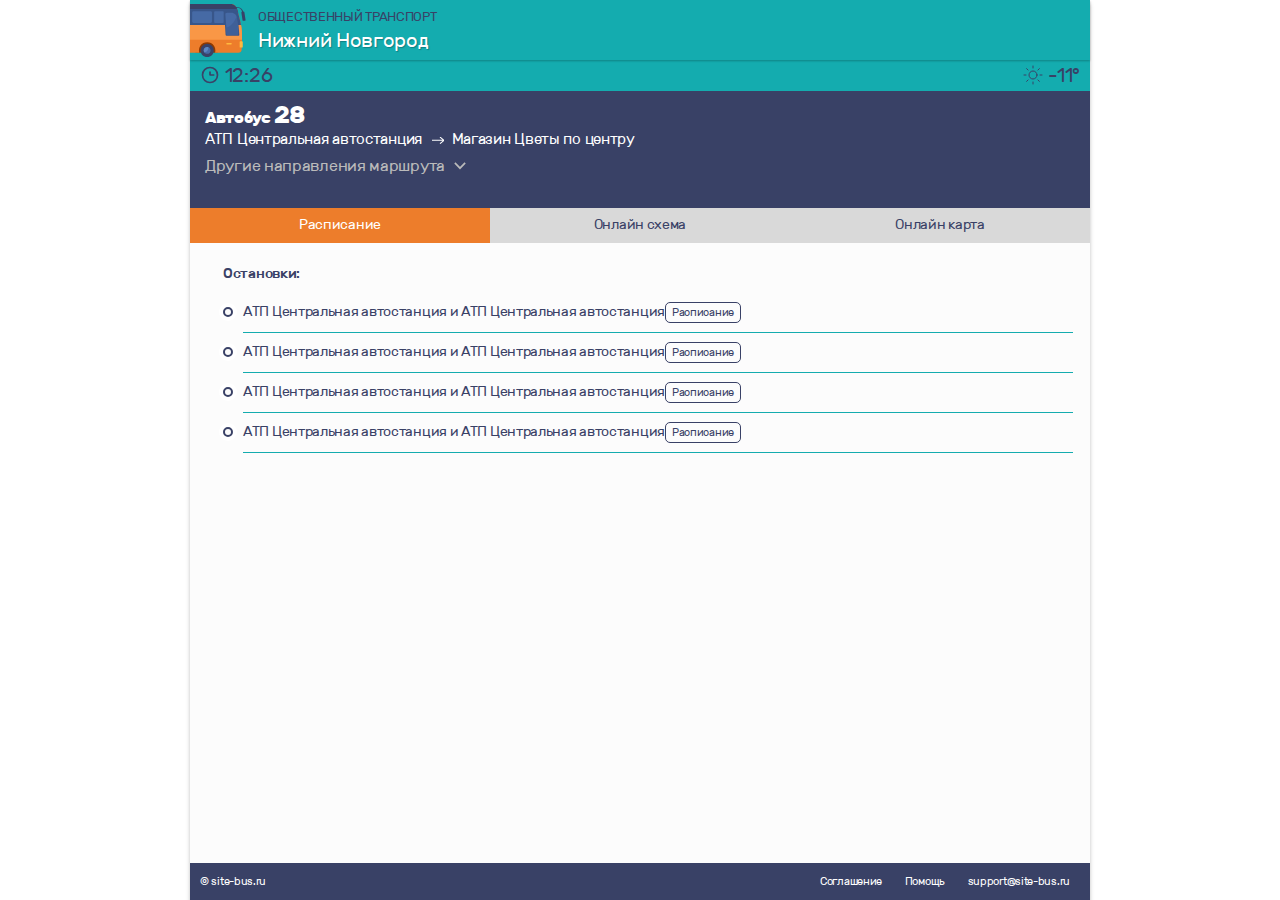
==== index.html @ 69835589 "route" ====
<!DOCTYPE html>
<html lang="ru">

<head>
	<meta charset="UTF-8">
	<meta name="viewport" content="width=device-width, initial-scale=1.0">
	<title>Общественный транспорт</title>
	<meta name="theme-color" content="#14ACAF">
	<!-- <link type="image/png" rel="shortcut icon" href="./favicon.png"> -->

	<link rel="stylesheet" href="./fonts/stylesheet.css">
	<link rel="stylesheet" href="./css/style.css">

</head>

<body>
	<div class="app">
		<header class="header">
			<div class="logo">
				<img src="img/logo.svg" alt="logo">
				<div class="logo-title">
					<span class="logo__heading">Общественный транспорт</span>
					<span class="logo__text">Нижний Новгород</span>
				</div>
			</div>
			<div class="header-info">
				<span class="header-info__item">
					<img src="img/time.svg" alt="time">
					12:26
				</span>
				<span class="header-info__item">
					<img src="img/sun.svg" alt="sun">
					-11°
				</span>
			</div>

			<h1 class="title">
				<span class="title__heading">Автобус <b>28</b></span>
				<span class="title__address">АТП Центральная автостанция</span>
				<span class="title__address">Магазин Цветы по центру</span>
			</h1>
			<div class="dropdown">
				<button class="dropdown__btn">Другие направления маршрута</button>
				<div class="dropdown-content">
					<button class="dropdown__item">АТП Центральная автостанция - Магазин Цветы</button>
					<button class="dropdown__item is_active">Магазин Цветы - АТП Центральная автостанция </button>
					<button class="dropdown__item">АТП Центральная автостанция - Оздоровительный комплекс
						"Сипайловский"</button>
					<button class="dropdown__item">Скорая помощь - Магазин Цветы</button>
	
				</div>
			</div>
			<nav class="nav">
				<h2 class="nav__item is_active"><a href="#">Расписание</a></h2>
				<h2 class="nav__item"><a href="#">Онлайн схема</a></h2>
				<h2 class="nav__item"><a href="#">Онлайн карта</a></h2>
			</nav>
		</header>

		<main class="stops-section">
			<p class="stops__heading">Остановки:</p>
			<ul class="stops">
				<li>
					<span class="stops__text">АТП Центральная автостанция и АТП Центральная автостанция</span>
					<a href="#" class="btn">Расписание</a>
				</li>
				<li>
					<span class="stops__text">АТП Центральная автостанция и АТП Центральная автостанция</span>
					<a href="#" class="btn">Расписание</a>
				</li>
				<li>
					<span class="stops__text">АТП Центральная автостанция и АТП Центральная автостанция</span>
					<a href="#" class="btn">Расписание</a>
				</li>
				<li>
					<span class="stops__text">АТП Центральная автостанция и АТП Центральная автостанция</span>
					<a href="#" class="btn">Расписание</a>
				</li>
			</ul>

		</main>

		<footer class="footer">
			<p class="footer-text">© site-bus.ru</p>
			<nav>
				<a href="#">Cоглашение</a>
				<a href="#">Помощь</a>
				<a href="mailto:support@site-bus.ru">support@site-bus.ru</a>
			</nav>
		</footer>
	</div>

</body>

</html>
---- fonts/stylesheet.css ----
/* This stylesheet generated by Transfonter (https://transfonter.org) on July 28, 2017 4:22 PM */

@font-face {
	font-family: 'Rubik';
	src: url('Rubik-BlackItalic.eot');
	src: local('Rubik Black Italic'), local('Rubik-BlackItalic'),
		url('Rubik-BlackItalic.eot?#iefix') format('embedded-opentype'),
		url('Rubik-BlackItalic.woff') format('woff'),
		url('Rubik-BlackItalic.ttf') format('truetype');
	font-weight: 900;
	font-style: italic;
}

@font-face {
	font-family: 'Rubik';
	src: url('Rubik-BoldItalic.eot');
	src: local('Rubik Bold Italic'), local('Rubik-BoldItalic'),
		url('Rubik-BoldItalic.eot?#iefix') format('embedded-opentype'),
		url('Rubik-BoldItalic.woff') format('woff'),
		url('Rubik-BoldItalic.ttf') format('truetype');
	font-weight: bold;
	font-style: italic;
}

@font-face {
	font-family: 'Rubik';
	src: url('Rubik-Light.eot');
	src: local('Rubik Light'), local('Rubik-Light'),
		url('Rubik-Light.eot?#iefix') format('embedded-opentype'),
		url('Rubik-Light.woff') format('woff'),
		url('Rubik-Light.ttf') format('truetype');
	font-weight: 300;
	font-style: normal;
}

@font-face {
	font-family: 'Rubik';
	src: url('Rubik-Medium.eot');
	src: local('Rubik Medium'), local('Rubik-Medium'),
		url('Rubik-Medium.eot?#iefix') format('embedded-opentype'),
		url('Rubik-Medium.woff') format('woff'),
		url('Rubik-Medium.ttf') format('truetype');
	font-weight: 500;
	font-style: normal;
}

@font-face {
	font-family: 'Rubik';
	src: url('Rubik-Italic.eot');
	src: local('Rubik Italic'), local('Rubik-Italic'),
		url('Rubik-Italic.eot?#iefix') format('embedded-opentype'),
		url('Rubik-Italic.woff') format('woff'),
		url('Rubik-Italic.ttf') format('truetype');
	font-weight: normal;
	font-style: italic;
}

@font-face {
	font-family: 'Rubik';
	src: url('Rubik-Bold.eot');
	src: local('Rubik Bold'), local('Rubik-Bold'),
		url('Rubik-Bold.eot?#iefix') format('embedded-opentype'),
		url('Rubik-Bold.woff') format('woff'),
		url('Rubik-Bold.ttf') format('truetype');
	font-weight: bold;
	font-style: normal;
}

@font-face {
	font-family: 'Rubik';
	src: url('Rubik-LightItalic.eot');
	src: local('Rubik Light Italic'), local('Rubik-LightItalic'),
		url('Rubik-LightItalic.eot?#iefix') format('embedded-opentype'),
		url('Rubik-LightItalic.woff') format('woff'),
		url('Rubik-LightItalic.ttf') format('truetype');
	font-weight: 300;
	font-style: italic;
}

@font-face {
	font-family: 'Rubik';
	src: url('Rubik-Regular.eot');
	src: local('Rubik'), local('Rubik-Regular'),
		url('Rubik-Regular.eot?#iefix') format('embedded-opentype'),
		url('Rubik-Regular.woff') format('woff'),
		url('Rubik-Regular.ttf') format('truetype');
	font-weight: normal;
	font-style: normal;
}

@font-face {
	font-family: 'Rubik';
	src: url('Rubik-MediumItalic.eot');
	src: local('Rubik Medium Italic'), local('Rubik-MediumItalic'),
		url('Rubik-MediumItalic.eot?#iefix') format('embedded-opentype'),
		url('Rubik-MediumItalic.woff') format('woff'),
		url('Rubik-MediumItalic.ttf') format('truetype');
	font-weight: 500;
	font-style: italic;
}

@font-face {
	font-family: 'Rubik Mono One';
	src: url('RubikMonoOne-Regular.eot');
	src: local('Rubik Mono One Regular'), local('RubikMonoOne-Regular'),
		url('RubikMonoOne-Regular.eot?#iefix') format('embedded-opentype'),
		url('RubikMonoOne-Regular.woff') format('woff'),
		url('RubikMonoOne-Regular.ttf') format('truetype');
	font-weight: normal;
	font-style: normal;
}

@font-face {
	font-family: 'Rubik';
	src: url('Rubik-Black.eot');
	src: local('Rubik Black'), local('Rubik-Black'),
		url('Rubik-Black.eot?#iefix') format('embedded-opentype'),
		url('Rubik-Black.woff') format('woff'),
		url('Rubik-Black.ttf') format('truetype');
	font-weight: 900;
	font-style: normal;
}
---- css/style.css ----
html{font-family:sans-serif;-ms-text-size-adjust:100%;-webkit-text-size-adjust:100%}body{margin:0}article,aside,details,figcaption,figure,footer,header,hgroup,main,nav,section,summary{display:block}audio,canvas,progress,video{display:inline-block;vertical-align:baseline}audio:not([controls]){display:none;height:0}[hidden],template{display:none}a{background:rgba(0,0,0,0)}a:active,a:hover{outline:0}abbr[title]{border-bottom:1px dotted}b,strong{font-weight:bold}dfn{font-style:italic}h1{font-size:2em;margin:.67em 0}mark{background:#ff0;color:#000}small{font-size:80%}sub,sup{font-size:75%;line-height:0;position:relative;vertical-align:baseline}sup{top:-0.5em}sub{bottom:-0.25em}img{border:0}svg:not(:root){overflow:hidden}figure{margin:1em 40px}hr{-moz-box-sizing:content-box;-webkit-box-sizing:content-box;box-sizing:content-box;height:0}pre{overflow:auto}code,kbd,pre,samp{font-family:monospace,monospace;font-size:1em}button,input,optgroup,select,textarea{color:inherit;font:inherit;margin:0}button{overflow:visible}button,select{text-transform:none}button,html input[type=button],input[type=reset],input[type=submit]{-webkit-appearance:button;cursor:pointer}button[disabled],html input[disabled]{cursor:default}button::-moz-focus-inner,input::-moz-focus-inner{border:0;padding:0}input{line-height:normal}input[type=checkbox],input[type=radio]{-webkit-box-sizing:border-box;-moz-box-sizing:border-box;box-sizing:border-box;padding:0}input[type=number]::-webkit-inner-spin-button,input[type=number]::-webkit-outer-spin-button{height:auto}input[type=search]{-webkit-appearance:textfield;-moz-box-sizing:content-box;-webkit-box-sizing:content-box;box-sizing:content-box}input[type=search]::-webkit-search-cancel-button,input[type=search]::-webkit-search-decoration{-webkit-appearance:none}legend{border:0;padding:0}textarea{overflow:auto}optgroup{font-weight:bold}table{border-collapse:collapse;border-spacing:0}td,th{padding:0}*{padding:0;margin:0;-webkit-box-sizing:border-box;-moz-box-sizing:border-box;box-sizing:border-box;border:none;outline:none;letter-spacing:-0.3px}:root{--prime: #14ACAF;--pink: #E44E6D;--orange: #ED7D2B;--blue: #394166;--light-green: #00F845;--dark-green: #04B400;--gray: #D9D9D9;--white: white;--black: black}body{color:var(--blue);font-family:"Rubik",sans-serif;margin:0 auto}.app{min-height:100vh;max-width:900px;margin:0 auto;display:-webkit-box;display:-webkit-flex;display:-moz-box;display:-ms-flexbox;display:flex;-webkit-box-orient:vertical;-webkit-box-direction:normal;-webkit-flex-direction:column;-moz-box-orient:vertical;-moz-box-direction:normal;-ms-flex-direction:column;flex-direction:column;-webkit-box-shadow:0px 4px 4px 0px rgba(0,0,0,.2509803922);-moz-box-shadow:0px 4px 4px 0px rgba(0,0,0,.2509803922);box-shadow:0px 4px 4px 0px rgba(0,0,0,.2509803922);background-color:#fff}@media screen and (min-width: 650px){.app{background-color:#fcfcfc}}h1{margin:0}img{max-width:100%}a,button{color:var(--black);text-decoration:none;-webkit-transition:all ease .3s;-o-transition:all ease .3s;-moz-transition:all ease .3s;transition:all ease .3s;background-color:rgba(0,0,0,0)}a:active,button:active{-webkit-transform:scale(0.96);-moz-transform:scale(0.96);-ms-transform:scale(0.96);-o-transform:scale(0.96);transform:scale(0.96)}a:hover,button:hover{opacity:.8}.btn{display:inline-block;padding:3px 6px;border:1px solid var(--blue);-webkit-border-radius:5px;-moz-border-radius:5px;border-radius:5px;font-size:11px;color:var(--blue)}.dropdown{display:block;background-color:var(--blue);width:100%}.dropdown__btn{color:#bbb;display:inline-block;text-align:left;padding:8px 21px 8px 15px;background-repeat:no-repeat;background-position:center right;-webkit-background-size:12px auto;-moz-background-size:12px auto;-o-background-size:12px auto;background-size:12px auto;background-image:url("../img/dropdown-open.svg");margin-bottom:25px}.dropdown-content{display:none}.dropdown__item{color:var(--white);padding:12px 15px 12px 53px;display:block;width:100%;text-align:left;border-top:1px solid silver;background-repeat:no-repeat;background-position:center left 25px}.dropdown__item.is_active{background-image:url("../img/dropdown-check.svg")}.dropdown.is_active{background-color:var(--gray)}.dropdown.is_active .dropdown__btn,.dropdown.is_active .dropdown__item{color:var(--blue)}.header{width:100%;margin:0;background-color:var(--prime)}.header-info{-webkit-box-pack:justify;-webkit-justify-content:space-between;-moz-box-pack:justify;-ms-flex-pack:justify;justify-content:space-between;padding:5px 10px 6px}.header-info__item{color:var(--blue);font-size:20px;line-height:100%}.header-info__item img{width:20px;display:inline-block;vertical-align:top}.header-info,.navbar,.navbar-item,.logo{display:-webkit-box;display:-webkit-flex;display:-moz-box;display:-ms-flexbox;display:flex;-webkit-box-align:stretch;-webkit-align-items:stretch;-moz-box-align:stretch;-ms-flex-align:stretch;align-items:stretch}.logo{gap:12px;-webkit-box-align:center;-webkit-align-items:center;-moz-box-align:center;-ms-flex-align:center;align-items:center;-webkit-box-shadow:0px 1px 2px 0px rgba(0,0,0,.2509803922);-moz-box-shadow:0px 1px 2px 0px rgba(0,0,0,.2509803922);box-shadow:0px 1px 2px 0px rgba(0,0,0,.2509803922)}.logo-title{font-weight:normal;margin:0}.logo__heading{text-transform:uppercase;color:var(--blue);font-weight:400;font-size:13px;display:block;margin:0 0 4px}.logo__text{font-size:20px;color:var(--white);display:block;text-shadow:1px 1px 1px rgba(0,0,0,.2509803922)}.navbar{list-style:none;background-color:var(--blue)}.navbar-item{width:100%;text-align:center;-webkit-box-orient:vertical;-webkit-box-direction:normal;-webkit-flex-direction:column;-moz-box-orient:vertical;-moz-box-direction:normal;-ms-flex-direction:column;flex-direction:column;background-color:var(--blue);color:var(--white);padding-top:7px;border-right:1px solid rgba(0,0,0,.2)}.navbar-item img{width:21px;height:26px;-o-object-fit:contain;object-fit:contain;-o-object-position:center center;object-position:center center;display:block;margin:0 auto 2px}.navbar-item:hover,.navbar-item.is_active{opacity:1;background-color:#474f77;-webkit-box-shadow:0px 0px 4px 0px rgba(0,0,0,.2509803922) inset;-moz-box-shadow:0px 0px 4px 0px rgba(0,0,0,.2509803922) inset;box-shadow:0px 0px 4px 0px rgba(0,0,0,.2509803922) inset}.navbar__text{font-size:13px;margin:0 auto 5px;padding:0 2px}.navbar__online{background-color:var(--pink);display:block;width:100%;margin-top:auto;padding:3px;font-size:11px;line-height:14px}.nav{display:-webkit-box;display:-webkit-flex;display:-moz-box;display:-ms-flexbox;display:flex;-webkit-box-align:center;-webkit-align-items:center;-moz-box-align:center;-ms-flex-align:center;align-items:center;text-align:center;width:100%;background-color:var(--gray)}.nav__item{width:100%;font-size:14px;line-height:16.59px;font-weight:400}.nav__item.is_active{color:var(--white);background-color:var(--orange)}.nav__item a{padding:9px;display:block;color:inherit}.listing{display:-webkit-box;display:-webkit-flex;display:-moz-box;display:-ms-flexbox;display:flex;-webkit-flex-wrap:wrap;-ms-flex-wrap:wrap;flex-wrap:wrap}.listing-item{padding:7px 4px;display:-webkit-box;display:-webkit-flex;display:-moz-box;display:-ms-flexbox;display:flex;-webkit-box-pack:center;-webkit-justify-content:center;-moz-box-pack:center;-ms-flex-pack:center;justify-content:center;-webkit-box-align:center;-webkit-align-items:center;-moz-box-align:center;-ms-flex-align:center;align-items:center;-webkit-box-orient:vertical;-webkit-box-direction:normal;-webkit-flex-direction:column;-moz-box-orient:vertical;-moz-box-direction:normal;-ms-flex-direction:column;flex-direction:column;position:relative;z-index:1;text-align:center;color:#fff;width:25%;min-height:90px;background-color:var(--prime);-webkit-box-shadow:1px 1px 0px 0px rgba(255,255,255,.2509803922) inset,-1px -1px 0px 0px rgba(0,0,0,.2509803922) inset;-moz-box-shadow:1px 1px 0px 0px rgba(255,255,255,.2509803922) inset,-1px -1px 0px 0px rgba(0,0,0,.2509803922) inset;box-shadow:1px 1px 0px 0px rgba(255,255,255,.2509803922) inset,-1px -1px 0px 0px rgba(0,0,0,.2509803922) inset}.listing-item:hover{z-index:111;opacity:1;-webkit-box-shadow:0px 0px 5px 0px rgba(0,0,0,.3019607843) inset,-1px -1px 0px 0px rgba(0,0,0,.2509803922) inset;-moz-box-shadow:0px 0px 5px 0px rgba(0,0,0,.3019607843) inset,-1px -1px 0px 0px rgba(0,0,0,.2509803922) inset;box-shadow:0px 0px 5px 0px rgba(0,0,0,.3019607843) inset,-1px -1px 0px 0px rgba(0,0,0,.2509803922) inset}.listing__num{font-size:32px;line-height:32px;margin:auto 0;text-shadow:1px 1px 1px rgba(0,0,0,.2509803922)}.listing__text{margin:auto 0;font-size:12px;font-weight:400;line-height:14.22px;letter-spacing:-0.4px}.listing__online{color:#373737;background-color:var(--light-green);-webkit-border-radius:50%;-moz-border-radius:50%;border-radius:50%;width:17px;line-height:17px;height:17px;font-size:12px}@media screen and (max-width: 359px){.listing-item{width:33.33%}}@media screen and (min-width: 520px){.listing-item{width:20%}}@media screen and (min-width: 680px){.listing-item{width:12.5%}}.title{width:100%;background-color:var(--blue);color:var(--white);padding:15px 15px 0;font-weight:normal;line-height:0}.title__heading{font-weight:600;display:block;font-size:16px;line-height:18.96px;margin:0 0 2px}.title__heading b,.title__heading strong{font-size:24px}.title__address{display:inline;font-weight:normal;font-size:15px;line-height:120%}.title__address::after{content:"";width:12px;height:7px;margin:0 0 0 10px;vertical-align:middle;display:inline-block;background-image:url("../img/title-arrow.svg");background-repeat:no-repeat;background-position:center center}.title__address:last-of-type::after{display:none}.stops{padding-left:20px}.stops__heading{margin-bottom:11px;font-weight:500;font-size:14px}.stops-section{padding:22px 17px 0 33px}.stops li{min-height:40px;display:-webkit-box;display:-webkit-flex;display:-moz-box;display:-ms-flexbox;display:flex;-webkit-box-align:center;-webkit-align-items:center;-moz-box-align:center;-ms-flex-align:center;align-items:center;border-bottom:1px solid var(--prime);padding:3px 0;position:relative;z-index:1}.stops li::before{content:"";display:inline-block;width:10px;height:10px;-webkit-box-sizing:border-box;-moz-box-sizing:border-box;box-sizing:border-box;border:2px solid var(--blue);-webkit-border-radius:50%;-moz-border-radius:50%;border-radius:50%;position:absolute;left:-20px;top:50%;-webkit-transform:translateY(-50%);-moz-transform:translateY(-50%);-ms-transform:translateY(-50%);-o-transform:translateY(-50%);transform:translateY(-50%);-webkit-box-shadow:0 0 0 4px var(--white);-moz-box-shadow:0 0 0 4px var(--white);box-shadow:0 0 0 4px var(--white)}.stops__text{font-size:14px;font-weight:400;line-height:16px}.footer{margin-top:auto;background-color:var(--blue);color:var(--white);display:-webkit-box;display:-webkit-flex;display:-moz-box;display:-ms-flexbox;display:flex;-webkit-box-align:center;-webkit-align-items:center;-moz-box-align:center;-ms-flex-align:center;align-items:center;-webkit-box-pack:center;-webkit-justify-content:center;-moz-box-pack:center;-ms-flex-pack:center;justify-content:center;font-size:11px;padding:0 10px}.footer-text{margin-right:auto}.footer a{color:var(--white);display:inline-block;font-size:11px;padding:12px 10px}/*# sourceMappingURL=style.css.map */
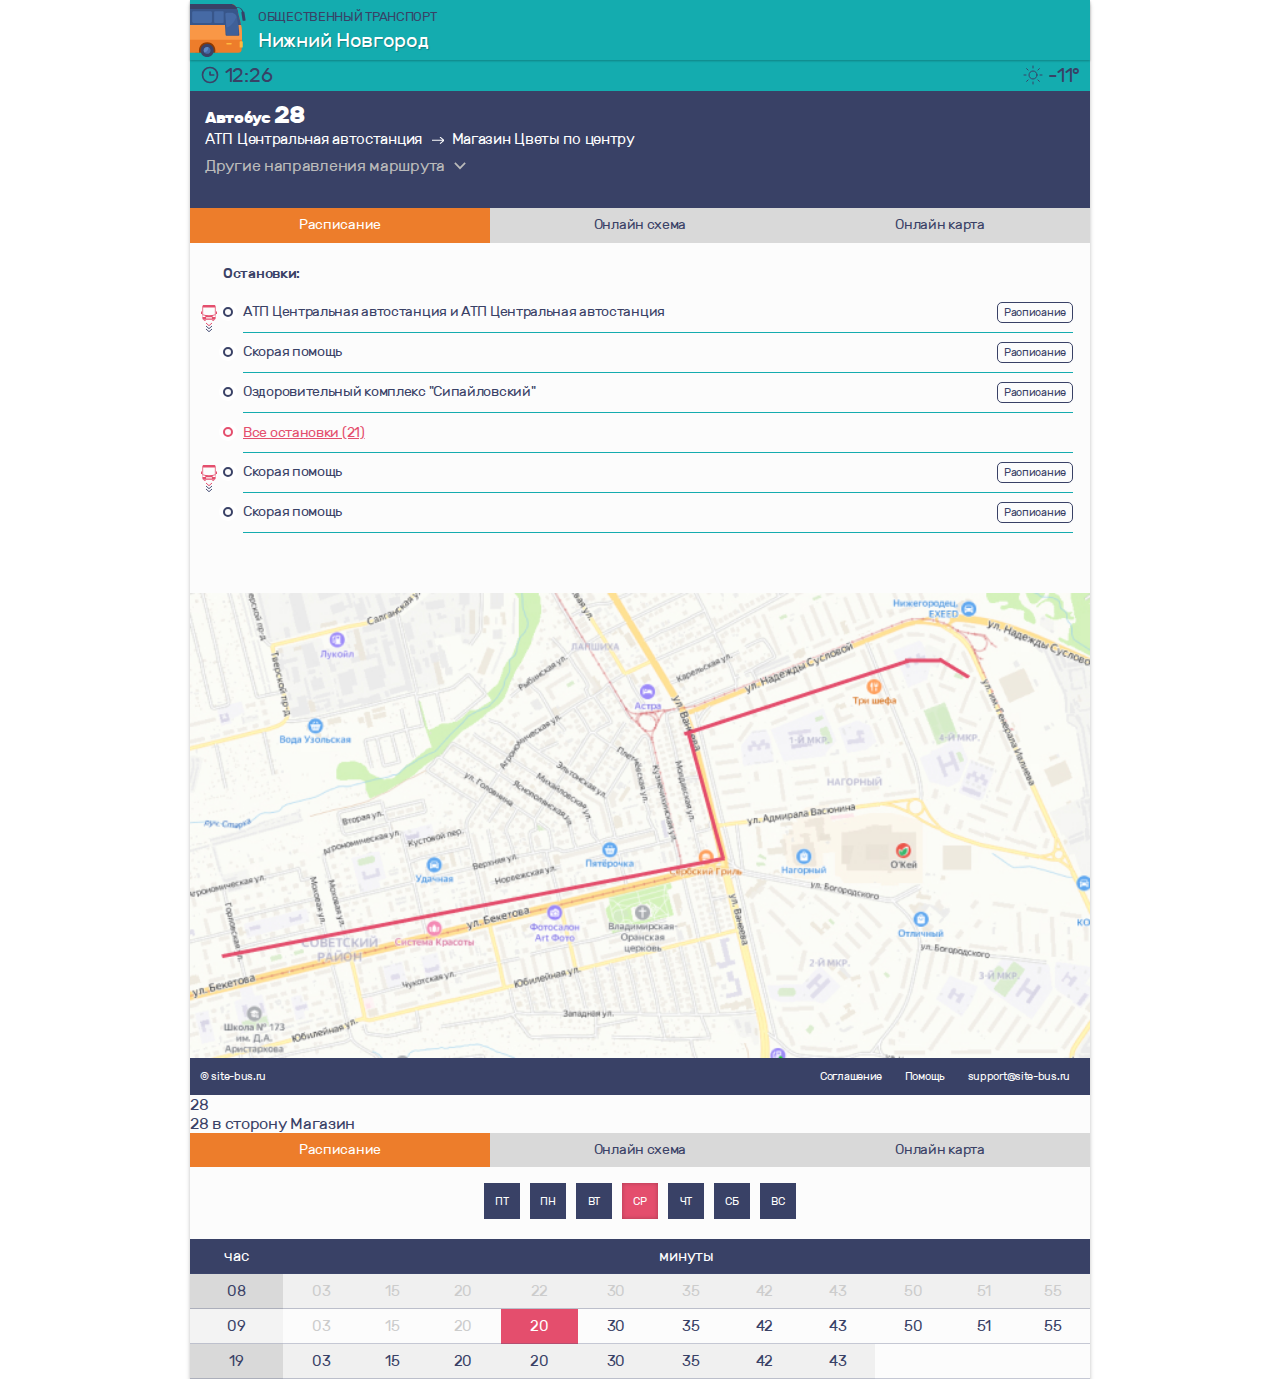
==== commit f9dba8df: "table done" ====
--- a/index.html
+++ b/index.html
@@ -33,7 +33,6 @@
 					-11°
 				</span>
 			</div>
-
 			<h1 class="title">
 				<span class="title__heading">Автобус <b>28</b></span>
 				<span class="title__address">АТП Центральная автостанция</span>
@@ -47,7 +46,7 @@
 					<button class="dropdown__item">АТП Центральная автостанция - Оздоровительный комплекс
 						"Сипайловский"</button>
 					<button class="dropdown__item">Скорая помощь - Магазин Цветы</button>
-	
+
 				</div>
 			</div>
 			<nav class="nav">
@@ -60,25 +59,34 @@
 		<main class="stops-section">
 			<p class="stops__heading">Остановки:</p>
 			<ul class="stops">
-				<li>
+				<li class="stops-item">
+					<img src="img/bus_anim.svg" class="stops__bus" alt="bus">
 					<span class="stops__text">АТП Центральная автостанция и АТП Центральная автостанция</span>
 					<a href="#" class="btn">Расписание</a>
 				</li>
-				<li>
-					<span class="stops__text">АТП Центральная автостанция и АТП Центральная автостанция</span>
+				<li class="stops-item">
+					<span class="stops__text">Скорая помощь</span>
 					<a href="#" class="btn">Расписание</a>
 				</li>
-				<li>
-					<span class="stops__text">АТП Центральная автостанция и АТП Центральная автостанция</span>
+				<li class="stops-item">
+					<span class="stops__text">Оздоровительный комплекс "Сипайловский"</span>
 					<a href="#" class="btn">Расписание</a>
 				</li>
-				<li>
-					<span class="stops__text">АТП Центральная автостанция и АТП Центральная автостанция</span>
+				<li class="stops-item --pink">
+					<a href="#" class="stops__link">Все остановки (21)</a>
+				</li>
+				<li class="stops-item">
+					<img src="img/bus_anim.svg" class="stops__bus" alt="bus">
+					<span class="stops__text">Скорая помощь</span>
+					<a href="#" class="btn">Расписание</a>
+				</li>
+				<li class="stops-item">
+					<span class="stops__text">Скорая помощь</span>
 					<a href="#" class="btn">Расписание</a>
 				</li>
 			</ul>
-
 		</main>
+		<img src="img/map.jpg" alt="map">
 
 		<footer class="footer">
 			<p class="footer-text">© site-bus.ru</p>
@@ -88,6 +96,76 @@
 				<a href="mailto:support@site-bus.ru">support@site-bus.ru</a>
 			</nav>
 		</footer>
+
+		<div class="modal">
+			<div class="modal-header">
+				<span class="modal__num">28</span>
+				<div class="modal-title">
+					<span class="modal__num">28</span>
+					<span class="modal__addres">в сторону Магазин </span>
+				</div>
+				<nav class="nav">
+					<h2 class="nav__item is_active"><a href="#">Расписание</a></h2>
+					<h2 class="nav__item"><a href="#">Онлайн схема</a></h2>
+					<h2 class="nav__item"><a href="#">Онлайн карта</a></h2>
+				</nav>
+				<div class="tab">
+					<a href="#" class="tab__btn">ПТ</a>
+					<a href="#" class="tab__btn">ПН</a>
+					<a href="#" class="tab__btn">ВТ</a>
+					<a href="#" class="tab__btn is_active">СР</a>
+					<a href="#" class="tab__btn">ЧТ</a>
+					<a href="#" class="tab__btn">СБ</a>
+					<a href="#" class="tab__btn">ВС</a>
+				</div>
+				<table class="table">
+					<tr>
+						<th>час</th>
+						<th colspan="11">минуты</th>
+					</tr>
+					<tr>
+						<th>08</th>
+						<td class="table__fade">03</td>
+						<td class="table__fade">15</td>
+						<td class="table__fade">20</td>
+						<td class="table__fade">22</td>
+						<td class="table__fade">30</td>
+						<td class="table__fade">35</td>
+						<td class="table__fade">42</td>
+						<td class="table__fade">43</td>
+						<td class="table__fade">50</td>
+						<td class="table__fade">51</td>
+						<td class="table__fade">55</td>
+					</tr>
+					<tr>
+						<th>09</th>
+						<td class="table__fade">03</td>
+						<td class="table__fade">15</td>
+						<td class="table__fade">20</td>
+						<td class="is_active">20</td>
+						<td>30</td>
+						<td>35</td>
+						<td>42</td>
+						<td>43</td>
+						<td>50</td>
+						<td>51</td>
+						<td>55</td>
+					</tr>
+					<tr>
+						<th>19</th>
+						<td>03</td>
+						<td>15</td>
+						<td>20</td>
+						<td>20</td>
+						<td>30</td>
+						<td>35</td>
+						<td>42</td>
+						<td>43</td>
+					</tr>
+				</table>
+			</div>
+		</div>
+
 	</div>
 
 </body>
--- a/css/style.css
+++ b/css/style.css
@@ -1 +1 @@
-html{font-family:sans-serif;-ms-text-size-adjust:100%;-webkit-text-size-adjust:100%}body{margin:0}article,aside,details,figcaption,figure,footer,header,hgroup,main,nav,section,summary{display:block}audio,canvas,progress,video{display:inline-block;vertical-align:baseline}audio:not([controls]){display:none;height:0}[hidden],template{display:none}a{background:rgba(0,0,0,0)}a:active,a:hover{outline:0}abbr[title]{border-bottom:1px dotted}b,strong{font-weight:bold}dfn{font-style:italic}h1{font-size:2em;margin:.67em 0}mark{background:#ff0;color:#000}small{font-size:80%}sub,sup{font-size:75%;line-height:0;position:relative;vertical-align:baseline}sup{top:-0.5em}sub{bottom:-0.25em}img{border:0}svg:not(:root){overflow:hidden}figure{margin:1em 40px}hr{-moz-box-sizing:content-box;-webkit-box-sizing:content-box;box-sizing:content-box;height:0}pre{overflow:auto}code,kbd,pre,samp{font-family:monospace,monospace;font-size:1em}button,input,optgroup,select,textarea{color:inherit;font:inherit;margin:0}button{overflow:visible}button,select{text-transform:none}button,html input[type=button],input[type=reset],input[type=submit]{-webkit-appearance:button;cursor:pointer}button[disabled],html input[disabled]{cursor:default}button::-moz-focus-inner,input::-moz-focus-inner{border:0;padding:0}input{line-height:normal}input[type=checkbox],input[type=radio]{-webkit-box-sizing:border-box;-moz-box-sizing:border-box;box-sizing:border-box;padding:0}input[type=number]::-webkit-inner-spin-button,input[type=number]::-webkit-outer-spin-button{height:auto}input[type=search]{-webkit-appearance:textfield;-moz-box-sizing:content-box;-webkit-box-sizing:content-box;box-sizing:content-box}input[type=search]::-webkit-search-cancel-button,input[type=search]::-webkit-search-decoration{-webkit-appearance:none}legend{border:0;padding:0}textarea{overflow:auto}optgroup{font-weight:bold}table{border-collapse:collapse;border-spacing:0}td,th{padding:0}*{padding:0;margin:0;-webkit-box-sizing:border-box;-moz-box-sizing:border-box;box-sizing:border-box;border:none;outline:none;letter-spacing:-0.3px}:root{--prime: #14ACAF;--pink: #E44E6D;--orange: #ED7D2B;--blue: #394166;--light-green: #00F845;--dark-green: #04B400;--gray: #D9D9D9;--white: white;--black: black}body{color:var(--blue);font-family:"Rubik",sans-serif;margin:0 auto}.app{min-height:100vh;max-width:900px;margin:0 auto;display:-webkit-box;display:-webkit-flex;display:-moz-box;display:-ms-flexbox;display:flex;-webkit-box-orient:vertical;-webkit-box-direction:normal;-webkit-flex-direction:column;-moz-box-orient:vertical;-moz-box-direction:normal;-ms-flex-direction:column;flex-direction:column;-webkit-box-shadow:0px 4px 4px 0px rgba(0,0,0,.2509803922);-moz-box-shadow:0px 4px 4px 0px rgba(0,0,0,.2509803922);box-shadow:0px 4px 4px 0px rgba(0,0,0,.2509803922);background-color:#fff}@media screen and (min-width: 650px){.app{background-color:#fcfcfc}}h1{margin:0}img{max-width:100%}a,button{color:var(--black);text-decoration:none;-webkit-transition:all ease .3s;-o-transition:all ease .3s;-moz-transition:all ease .3s;transition:all ease .3s;background-color:rgba(0,0,0,0)}a:active,button:active{-webkit-transform:scale(0.96);-moz-transform:scale(0.96);-ms-transform:scale(0.96);-o-transform:scale(0.96);transform:scale(0.96)}a:hover,button:hover{opacity:.8}.btn{display:inline-block;padding:3px 6px;border:1px solid var(--blue);-webkit-border-radius:5px;-moz-border-radius:5px;border-radius:5px;font-size:11px;color:var(--blue)}.dropdown{display:block;background-color:var(--blue);width:100%}.dropdown__btn{color:#bbb;display:inline-block;text-align:left;padding:8px 21px 8px 15px;background-repeat:no-repeat;background-position:center right;-webkit-background-size:12px auto;-moz-background-size:12px auto;-o-background-size:12px auto;background-size:12px auto;background-image:url("../img/dropdown-open.svg");margin-bottom:25px}.dropdown-content{display:none}.dropdown__item{color:var(--white);padding:12px 15px 12px 53px;display:block;width:100%;text-align:left;border-top:1px solid silver;background-repeat:no-repeat;background-position:center left 25px}.dropdown__item.is_active{background-image:url("../img/dropdown-check.svg")}.dropdown.is_active{background-color:var(--gray)}.dropdown.is_active .dropdown__btn,.dropdown.is_active .dropdown__item{color:var(--blue)}.header{width:100%;margin:0;background-color:var(--prime)}.header-info{-webkit-box-pack:justify;-webkit-justify-content:space-between;-moz-box-pack:justify;-ms-flex-pack:justify;justify-content:space-between;padding:5px 10px 6px}.header-info__item{color:var(--blue);font-size:20px;line-height:100%}.header-info__item img{width:20px;display:inline-block;vertical-align:top}.header-info,.navbar,.navbar-item,.logo{display:-webkit-box;display:-webkit-flex;display:-moz-box;display:-ms-flexbox;display:flex;-webkit-box-align:stretch;-webkit-align-items:stretch;-moz-box-align:stretch;-ms-flex-align:stretch;align-items:stretch}.logo{gap:12px;-webkit-box-align:center;-webkit-align-items:center;-moz-box-align:center;-ms-flex-align:center;align-items:center;-webkit-box-shadow:0px 1px 2px 0px rgba(0,0,0,.2509803922);-moz-box-shadow:0px 1px 2px 0px rgba(0,0,0,.2509803922);box-shadow:0px 1px 2px 0px rgba(0,0,0,.2509803922)}.logo-title{font-weight:normal;margin:0}.logo__heading{text-transform:uppercase;color:var(--blue);font-weight:400;font-size:13px;display:block;margin:0 0 4px}.logo__text{font-size:20px;color:var(--white);display:block;text-shadow:1px 1px 1px rgba(0,0,0,.2509803922)}.navbar{list-style:none;background-color:var(--blue)}.navbar-item{width:100%;text-align:center;-webkit-box-orient:vertical;-webkit-box-direction:normal;-webkit-flex-direction:column;-moz-box-orient:vertical;-moz-box-direction:normal;-ms-flex-direction:column;flex-direction:column;background-color:var(--blue);color:var(--white);padding-top:7px;border-right:1px solid rgba(0,0,0,.2)}.navbar-item img{width:21px;height:26px;-o-object-fit:contain;object-fit:contain;-o-object-position:center center;object-position:center center;display:block;margin:0 auto 2px}.navbar-item:hover,.navbar-item.is_active{opacity:1;background-color:#474f77;-webkit-box-shadow:0px 0px 4px 0px rgba(0,0,0,.2509803922) inset;-moz-box-shadow:0px 0px 4px 0px rgba(0,0,0,.2509803922) inset;box-shadow:0px 0px 4px 0px rgba(0,0,0,.2509803922) inset}.navbar__text{font-size:13px;margin:0 auto 5px;padding:0 2px}.navbar__online{background-color:var(--pink);display:block;width:100%;margin-top:auto;padding:3px;font-size:11px;line-height:14px}.nav{display:-webkit-box;display:-webkit-flex;display:-moz-box;display:-ms-flexbox;display:flex;-webkit-box-align:center;-webkit-align-items:center;-moz-box-align:center;-ms-flex-align:center;align-items:center;text-align:center;width:100%;background-color:var(--gray)}.nav__item{width:100%;font-size:14px;line-height:16.59px;font-weight:400}.nav__item.is_active{color:var(--white);background-color:var(--orange)}.nav__item a{padding:9px;display:block;color:inherit}.listing{display:-webkit-box;display:-webkit-flex;display:-moz-box;display:-ms-flexbox;display:flex;-webkit-flex-wrap:wrap;-ms-flex-wrap:wrap;flex-wrap:wrap}.listing-item{padding:7px 4px;display:-webkit-box;display:-webkit-flex;display:-moz-box;display:-ms-flexbox;display:flex;-webkit-box-pack:center;-webkit-justify-content:center;-moz-box-pack:center;-ms-flex-pack:center;justify-content:center;-webkit-box-align:center;-webkit-align-items:center;-moz-box-align:center;-ms-flex-align:center;align-items:center;-webkit-box-orient:vertical;-webkit-box-direction:normal;-webkit-flex-direction:column;-moz-box-orient:vertical;-moz-box-direction:normal;-ms-flex-direction:column;flex-direction:column;position:relative;z-index:1;text-align:center;color:#fff;width:25%;min-height:90px;background-color:var(--prime);-webkit-box-shadow:1px 1px 0px 0px rgba(255,255,255,.2509803922) inset,-1px -1px 0px 0px rgba(0,0,0,.2509803922) inset;-moz-box-shadow:1px 1px 0px 0px rgba(255,255,255,.2509803922) inset,-1px -1px 0px 0px rgba(0,0,0,.2509803922) inset;box-shadow:1px 1px 0px 0px rgba(255,255,255,.2509803922) inset,-1px -1px 0px 0px rgba(0,0,0,.2509803922) inset}.listing-item:hover{z-index:111;opacity:1;-webkit-box-shadow:0px 0px 5px 0px rgba(0,0,0,.3019607843) inset,-1px -1px 0px 0px rgba(0,0,0,.2509803922) inset;-moz-box-shadow:0px 0px 5px 0px rgba(0,0,0,.3019607843) inset,-1px -1px 0px 0px rgba(0,0,0,.2509803922) inset;box-shadow:0px 0px 5px 0px rgba(0,0,0,.3019607843) inset,-1px -1px 0px 0px rgba(0,0,0,.2509803922) inset}.listing__num{font-size:32px;line-height:32px;margin:auto 0;text-shadow:1px 1px 1px rgba(0,0,0,.2509803922)}.listing__text{margin:auto 0;font-size:12px;font-weight:400;line-height:14.22px;letter-spacing:-0.4px}.listing__online{color:#373737;background-color:var(--light-green);-webkit-border-radius:50%;-moz-border-radius:50%;border-radius:50%;width:17px;line-height:17px;height:17px;font-size:12px}@media screen and (max-width: 359px){.listing-item{width:33.33%}}@media screen and (min-width: 520px){.listing-item{width:20%}}@media screen and (min-width: 680px){.listing-item{width:12.5%}}.title{width:100%;background-color:var(--blue);color:var(--white);padding:15px 15px 0;font-weight:normal;line-height:0}.title__heading{font-weight:600;display:block;font-size:16px;line-height:18.96px;margin:0 0 2px}.title__heading b,.title__heading strong{font-size:24px}.title__address{display:inline;font-weight:normal;font-size:15px;line-height:120%}.title__address::after{content:"";width:12px;height:7px;margin:0 0 0 10px;vertical-align:middle;display:inline-block;background-image:url("../img/title-arrow.svg");background-repeat:no-repeat;background-position:center center}.title__address:last-of-type::after{display:none}.stops{padding-left:20px}.stops__heading{margin-bottom:11px;font-weight:500;font-size:14px}.stops-section{padding:22px 17px 0 33px}.stops li{min-height:40px;display:-webkit-box;display:-webkit-flex;display:-moz-box;display:-ms-flexbox;display:flex;-webkit-box-align:center;-webkit-align-items:center;-moz-box-align:center;-ms-flex-align:center;align-items:center;border-bottom:1px solid var(--prime);padding:3px 0;position:relative;z-index:1}.stops li::before{content:"";display:inline-block;width:10px;height:10px;-webkit-box-sizing:border-box;-moz-box-sizing:border-box;box-sizing:border-box;border:2px solid var(--blue);-webkit-border-radius:50%;-moz-border-radius:50%;border-radius:50%;position:absolute;left:-20px;top:50%;-webkit-transform:translateY(-50%);-moz-transform:translateY(-50%);-ms-transform:translateY(-50%);-o-transform:translateY(-50%);transform:translateY(-50%);-webkit-box-shadow:0 0 0 4px var(--white);-moz-box-shadow:0 0 0 4px var(--white);box-shadow:0 0 0 4px var(--white)}.stops__text{font-size:14px;font-weight:400;line-height:16px}.footer{margin-top:auto;background-color:var(--blue);color:var(--white);display:-webkit-box;display:-webkit-flex;display:-moz-box;display:-ms-flexbox;display:flex;-webkit-box-align:center;-webkit-align-items:center;-moz-box-align:center;-ms-flex-align:center;align-items:center;-webkit-box-pack:center;-webkit-justify-content:center;-moz-box-pack:center;-ms-flex-pack:center;justify-content:center;font-size:11px;padding:0 10px}.footer-text{margin-right:auto}.footer a{color:var(--white);display:inline-block;font-size:11px;padding:12px 10px}/*# sourceMappingURL=style.css.map */+html{font-family:sans-serif;-ms-text-size-adjust:100%;-webkit-text-size-adjust:100%}body{margin:0}article,aside,details,figcaption,figure,footer,header,hgroup,main,nav,section,summary{display:block}audio,canvas,progress,video{display:inline-block;vertical-align:baseline}audio:not([controls]){display:none;height:0}[hidden],template{display:none}a{background:rgba(0,0,0,0)}a:active,a:hover{outline:0}abbr[title]{border-bottom:1px dotted}b,strong{font-weight:bold}dfn{font-style:italic}h1{font-size:2em;margin:.67em 0}mark{background:#ff0;color:#000}small{font-size:80%}sub,sup{font-size:75%;line-height:0;position:relative;vertical-align:baseline}sup{top:-0.5em}sub{bottom:-0.25em}img{border:0}svg:not(:root){overflow:hidden}figure{margin:1em 40px}hr{-moz-box-sizing:content-box;-webkit-box-sizing:content-box;box-sizing:content-box;height:0}pre{overflow:auto}code,kbd,pre,samp{font-family:monospace,monospace;font-size:1em}button,input,optgroup,select,textarea{color:inherit;font:inherit;margin:0}button{overflow:visible}button,select{text-transform:none}button,html input[type=button],input[type=reset],input[type=submit]{-webkit-appearance:button;cursor:pointer}button[disabled],html input[disabled]{cursor:default}button::-moz-focus-inner,input::-moz-focus-inner{border:0;padding:0}input{line-height:normal}input[type=checkbox],input[type=radio]{-webkit-box-sizing:border-box;-moz-box-sizing:border-box;box-sizing:border-box;padding:0}input[type=number]::-webkit-inner-spin-button,input[type=number]::-webkit-outer-spin-button{height:auto}input[type=search]{-webkit-appearance:textfield;-moz-box-sizing:content-box;-webkit-box-sizing:content-box;box-sizing:content-box}input[type=search]::-webkit-search-cancel-button,input[type=search]::-webkit-search-decoration{-webkit-appearance:none}legend{border:0;padding:0}textarea{overflow:auto}optgroup{font-weight:bold}table{border-collapse:collapse;border-spacing:0}td,th{padding:0}*{padding:0;margin:0;-webkit-box-sizing:border-box;-moz-box-sizing:border-box;box-sizing:border-box;border:none;outline:none;letter-spacing:-0.3px}:root{--prime: #14ACAF;--pink: #E44E6D;--orange: #ED7D2B;--blue: #394166;--light-green: #00F845;--dark-green: #04B400;--gray: #D9D9D9;--white: white;--black: black}body{color:var(--blue);font-family:"Rubik",sans-serif;margin:0 auto}.app{min-height:100vh;max-width:900px;margin:0 auto;display:-webkit-box;display:-webkit-flex;display:-moz-box;display:-ms-flexbox;display:flex;-webkit-box-orient:vertical;-webkit-box-direction:normal;-webkit-flex-direction:column;-moz-box-orient:vertical;-moz-box-direction:normal;-ms-flex-direction:column;flex-direction:column;-webkit-box-shadow:0px 4px 4px 0px rgba(0,0,0,.2509803922);box-shadow:0px 4px 4px 0px rgba(0,0,0,.2509803922);background-color:#fff}@media screen and (min-width: 650px){.app{background-color:#fcfcfc}}h1{margin:0}img{max-width:100%}a,button{color:var(--black);text-decoration:none;-webkit-transition:all ease .3s;-o-transition:all ease .3s;transition:all ease .3s;background-color:rgba(0,0,0,0)}a:active,button:active{-webkit-transform:scale(0.96);-ms-transform:scale(0.96);-o-transform:scale(0.96);transform:scale(0.96)}a:hover,button:hover{opacity:.8}.btn{display:inline-block;padding:3px 6px;border:1px solid var(--blue);-webkit-border-radius:5px;border-radius:5px;font-size:11px;color:var(--blue)}.dropdown{display:block;background-color:var(--blue);width:100%}.dropdown__btn{color:#bbb;display:inline-block;text-align:left;padding:8px 21px 8px 15px;background-repeat:no-repeat;background-position:center right;-webkit-background-size:12px auto;-o-background-size:12px auto;background-size:12px auto;background-image:url("../img/dropdown-open.svg");margin-bottom:25px}.dropdown-content{display:none}.dropdown__item{color:var(--white);padding:12px 15px 12px 53px;display:block;width:100%;text-align:left;border-top:1px solid silver;background-repeat:no-repeat;background-position:center left 25px}.dropdown__item.is_active{background-image:url("../img/dropdown-check.svg")}.dropdown.is_active{background-color:var(--gray)}.dropdown.is_active .dropdown__btn,.dropdown.is_active .dropdown__item{color:var(--blue)}.tab{display:-webkit-box;display:-webkit-flex;display:-moz-box;display:-ms-flexbox;display:flex;-webkit-box-pack:center;-webkit-justify-content:center;-moz-box-pack:center;-ms-flex-pack:center;justify-content:center;-webkit-box-align:stretch;-webkit-align-items:stretch;-moz-box-align:stretch;-ms-flex-align:stretch;align-items:stretch;gap:10px;margin:16px 0 20px}.tab__btn{background-color:var(--blue);color:var(--white);text-align:center;padding-top:12px;width:36px;height:36px;display:inline-block;text-align:center;font-size:11px}.tab__btn.is_active{-webkit-box-shadow:0px 0px 4px 0px rgba(0,0,0,.2509803922) inset;box-shadow:0px 0px 4px 0px rgba(0,0,0,.2509803922) inset;background-color:var(--pink)}.table{width:100%}.table td,.table th{text-align:center;font-size:15px;color:var(--blue);font-weight:normal;padding:1px 3px 1px;padding:8px 4px}.table td.is_active,.table th.is_active{background-color:var(--pink);color:var(--white)}.table tr{border-bottom:1px solid rgba(71,79,119,.3019607843)}.table tr:first-of-type th{background-color:var(--blue);color:var(--white)}.table tr th{background-color:#f3f3f3}.table tr:nth-of-type(even){background-color:#f0f0f0}.table tr:nth-of-type(even) th{background-color:#d9d9d9}.table__fade{color:#ccc !important}.header{width:100%;margin:0;background-color:var(--prime)}.header-info{-webkit-box-pack:justify;-webkit-justify-content:space-between;-moz-box-pack:justify;-ms-flex-pack:justify;justify-content:space-between;padding:5px 10px 6px}.header-info__item{color:var(--blue);font-size:20px;line-height:100%}.header-info__item img{width:20px;display:inline-block;vertical-align:top}.header-info,.navbar,.navbar-item,.logo{display:-webkit-box;display:-webkit-flex;display:-moz-box;display:-ms-flexbox;display:flex;-webkit-box-align:stretch;-webkit-align-items:stretch;-moz-box-align:stretch;-ms-flex-align:stretch;align-items:stretch}.logo{gap:12px;-webkit-box-align:center;-webkit-align-items:center;-moz-box-align:center;-ms-flex-align:center;align-items:center;-webkit-box-shadow:0px 1px 2px 0px rgba(0,0,0,.2509803922);box-shadow:0px 1px 2px 0px rgba(0,0,0,.2509803922)}.logo-title{font-weight:normal;margin:0}.logo__heading{text-transform:uppercase;color:var(--blue);font-weight:400;font-size:13px;display:block;margin:0 0 4px}.logo__text{font-size:20px;color:var(--white);display:block;text-shadow:1px 1px 1px rgba(0,0,0,.2509803922)}.navbar{list-style:none;background-color:var(--blue)}.navbar-item{width:100%;text-align:center;-webkit-box-orient:vertical;-webkit-box-direction:normal;-webkit-flex-direction:column;-moz-box-orient:vertical;-moz-box-direction:normal;-ms-flex-direction:column;flex-direction:column;background-color:var(--blue);color:var(--white);padding-top:7px;border-right:1px solid rgba(0,0,0,.2)}.navbar-item img{width:21px;height:26px;-o-object-fit:contain;object-fit:contain;-o-object-position:center center;object-position:center center;display:block;margin:0 auto 2px}.navbar-item:hover,.navbar-item.is_active{opacity:1;background-color:#474f77;-webkit-box-shadow:0px 0px 4px 0px rgba(0,0,0,.2509803922) inset;box-shadow:0px 0px 4px 0px rgba(0,0,0,.2509803922) inset}.navbar__text{font-size:13px;margin:0 auto 5px;padding:0 2px}.navbar__online{background-color:var(--pink);display:block;width:100%;margin-top:auto;padding:3px;font-size:11px;line-height:14px}.nav{display:-webkit-box;display:-webkit-flex;display:-moz-box;display:-ms-flexbox;display:flex;-webkit-box-align:center;-webkit-align-items:center;-moz-box-align:center;-ms-flex-align:center;align-items:center;text-align:center;width:100%;background-color:var(--gray)}.nav__item{width:100%;font-size:14px;line-height:16.59px;font-weight:400}.nav__item.is_active{color:var(--white);background-color:var(--orange)}.nav__item a{padding:9px;display:block;color:inherit}.listing{display:-webkit-box;display:-webkit-flex;display:-moz-box;display:-ms-flexbox;display:flex;-webkit-flex-wrap:wrap;-ms-flex-wrap:wrap;flex-wrap:wrap}.listing-item{padding:7px 4px;display:-webkit-box;display:-webkit-flex;display:-moz-box;display:-ms-flexbox;display:flex;-webkit-box-pack:center;-webkit-justify-content:center;-moz-box-pack:center;-ms-flex-pack:center;justify-content:center;-webkit-box-align:center;-webkit-align-items:center;-moz-box-align:center;-ms-flex-align:center;align-items:center;-webkit-box-orient:vertical;-webkit-box-direction:normal;-webkit-flex-direction:column;-moz-box-orient:vertical;-moz-box-direction:normal;-ms-flex-direction:column;flex-direction:column;position:relative;z-index:1;text-align:center;color:#fff;width:25%;min-height:90px;background-color:var(--prime);-webkit-box-shadow:1px 1px 0px 0px rgba(255,255,255,.2509803922) inset,-1px -1px 0px 0px rgba(0,0,0,.2509803922) inset;box-shadow:1px 1px 0px 0px rgba(255,255,255,.2509803922) inset,-1px -1px 0px 0px rgba(0,0,0,.2509803922) inset}.listing-item:hover{z-index:111;opacity:1;-webkit-box-shadow:0px 0px 5px 0px rgba(0,0,0,.3019607843) inset,-1px -1px 0px 0px rgba(0,0,0,.2509803922) inset;box-shadow:0px 0px 5px 0px rgba(0,0,0,.3019607843) inset,-1px -1px 0px 0px rgba(0,0,0,.2509803922) inset}.listing__num{font-size:32px;line-height:32px;margin:auto 0;text-shadow:1px 1px 1px rgba(0,0,0,.2509803922)}.listing__text{margin:auto 0;font-size:12px;font-weight:400;line-height:14.22px;letter-spacing:-0.4px}.listing__online{color:#373737;background-color:var(--light-green);-webkit-border-radius:50%;border-radius:50%;width:17px;line-height:17px;height:17px;font-size:12px}@media screen and (max-width: 359px){.listing-item{width:33.33%}}@media screen and (min-width: 520px){.listing-item{width:20%}}@media screen and (min-width: 680px){.listing-item{width:12.5%}}.title{width:100%;background-color:var(--blue);color:var(--white);padding:15px 15px 0;font-weight:normal;line-height:0}.title__heading{font-weight:600;display:block;font-size:16px;line-height:18.96px;margin:0 0 2px}.title__heading b,.title__heading strong{font-size:24px}.title__address{display:inline;font-weight:normal;font-size:15px;line-height:120%}.title__address::after{content:"";width:12px;height:7px;margin:0 0 0 10px;vertical-align:middle;display:inline-block;background-image:url("../img/title-arrow.svg");background-repeat:no-repeat;background-position:center center}.title__address:last-of-type::after{display:none}.stops{padding-left:20px}.stops__heading{margin-bottom:11px;font-weight:500;font-size:14px}.stops-section{padding:22px 17px 0 33px;margin-bottom:60px}.stops-item{min-height:40px;display:-webkit-box;display:-webkit-flex;display:-moz-box;display:-ms-flexbox;display:flex;-webkit-box-pack:justify;-webkit-justify-content:space-between;-moz-box-pack:justify;-ms-flex-pack:justify;justify-content:space-between;-webkit-box-align:center;-webkit-align-items:center;-moz-box-align:center;-ms-flex-align:center;align-items:center;border-bottom:1px solid var(--prime);padding:4px 0;position:relative;z-index:1}.stops-item::before{content:"";display:inline-block;width:10px;height:10px;-webkit-box-sizing:border-box;-moz-box-sizing:border-box;box-sizing:border-box;border:2px solid var(--blue);-webkit-border-radius:50%;border-radius:50%;position:absolute;left:-20px;top:50%;-webkit-transform:translateY(-50%);-ms-transform:translateY(-50%);-o-transform:translateY(-50%);transform:translateY(-50%);-webkit-box-shadow:0 0 0 4px var(--white);box-shadow:0 0 0 4px var(--white)}.stops-item.--pink{color:var(--pink)}.stops-item.--pink::before{border-color:var(--pink)}.stops__link{font-size:14px;text-decoration:underline;color:var(--pink)}.stops__text{font-size:14px;font-weight:400;line-height:16px}.stops__bus{width:16px;position:absolute;left:-42px;top:12px}.footer{margin-top:auto;background-color:var(--blue);color:var(--white);display:-webkit-box;display:-webkit-flex;display:-moz-box;display:-ms-flexbox;display:flex;-webkit-box-align:center;-webkit-align-items:center;-moz-box-align:center;-ms-flex-align:center;align-items:center;-webkit-box-pack:center;-webkit-justify-content:center;-moz-box-pack:center;-ms-flex-pack:center;justify-content:center;font-size:11px;padding:0 10px}.footer-text{margin-right:auto}.footer a{color:var(--white);display:inline-block;font-size:11px;padding:12px 10px}/*# sourceMappingURL=style.css.map */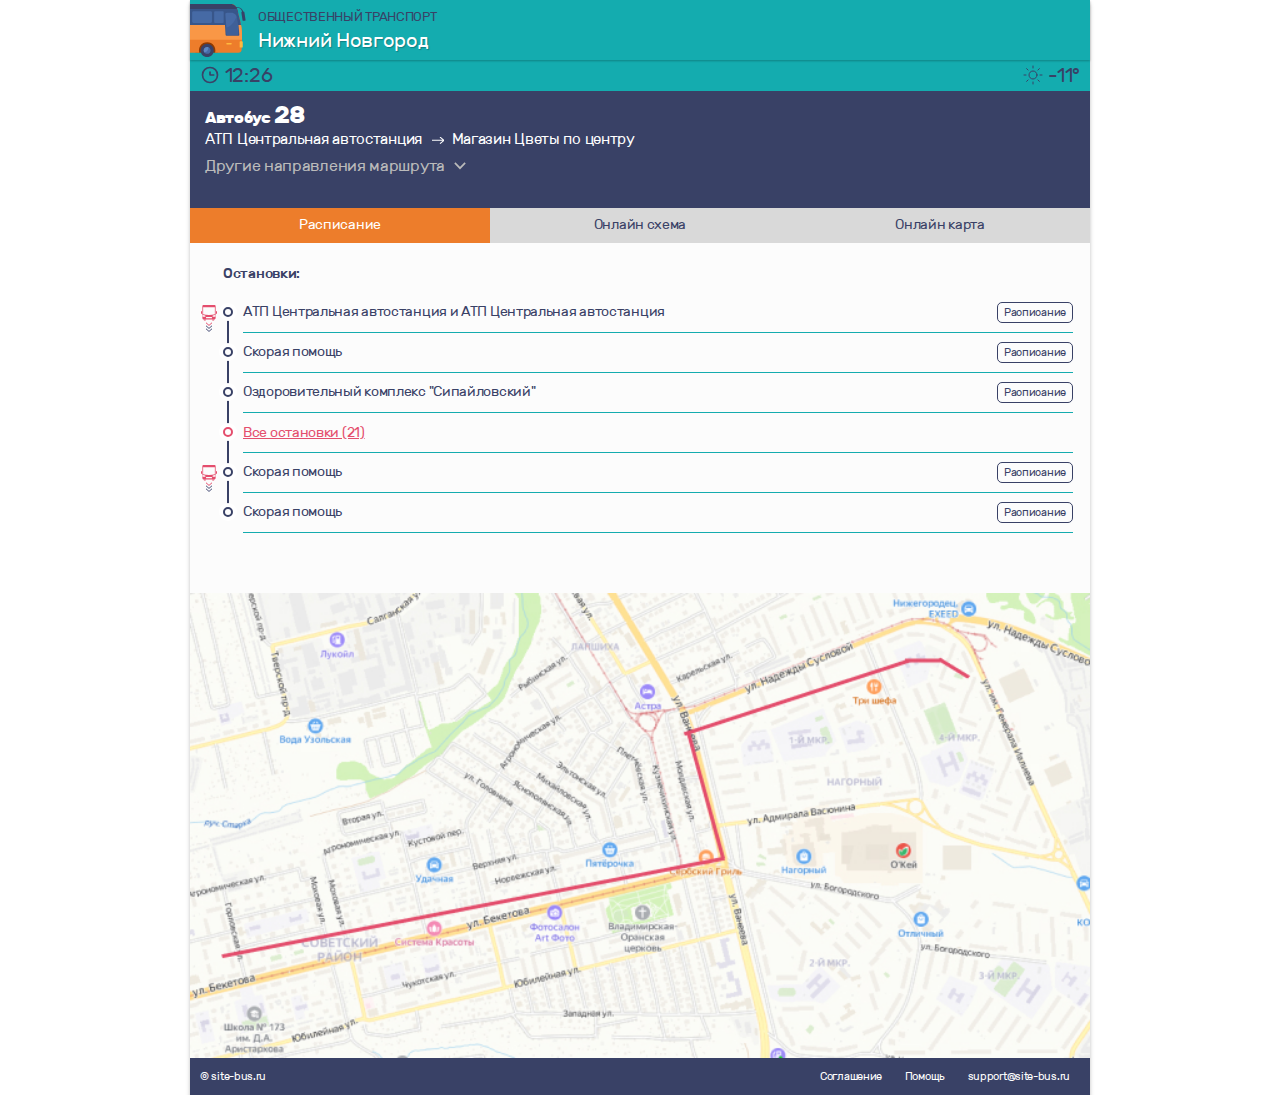
==== commit 0822550c: "modal done" ====
--- a/index.html
+++ b/index.html
@@ -13,7 +13,7 @@
 
 </head>
 
-<body>
+<body class="is_active">
 	<div class="app">
 		<header class="header">
 			<div class="logo">
@@ -62,15 +62,15 @@
 				<li class="stops-item">
 					<img src="img/bus_anim.svg" class="stops__bus" alt="bus">
 					<span class="stops__text">АТП Центральная автостанция и АТП Центральная автостанция</span>
-					<a href="#" class="btn">Расписание</a>
+					<button class="btn" data-modal="route">Расписание</button>
 				</li>
 				<li class="stops-item">
 					<span class="stops__text">Скорая помощь</span>
-					<a href="#" class="btn">Расписание</a>
+					<button class="btn" data-modal="route">Расписание</button>
 				</li>
 				<li class="stops-item">
 					<span class="stops__text">Оздоровительный комплекс "Сипайловский"</span>
-					<a href="#" class="btn">Расписание</a>
+					<button class="btn" data-modal="route">Расписание</button>
 				</li>
 				<li class="stops-item --pink">
 					<a href="#" class="stops__link">Все остановки (21)</a>
@@ -78,14 +78,15 @@
 				<li class="stops-item">
 					<img src="img/bus_anim.svg" class="stops__bus" alt="bus">
 					<span class="stops__text">Скорая помощь</span>
-					<a href="#" class="btn">Расписание</a>
+					<button class="btn" data-modal="route">Расписание</button>
 				</li>
 				<li class="stops-item">
 					<span class="stops__text">Скорая помощь</span>
-					<a href="#" class="btn">Расписание</a>
+					<button class="btn" data-modal="route">Расписание</button>
 				</li>
 			</ul>
 		</main>
+
 		<img src="img/map.jpg" alt="map">
 
 		<footer class="footer">
@@ -97,77 +98,129 @@
 			</nav>
 		</footer>
 
-		<div class="modal">
+		<div class="modal" id="route">
 			<div class="modal-header">
+				<button class="modal__back"><img src="img/modal-back.svg" alt="back"></button>
 				<span class="modal__num">28</span>
 				<div class="modal-title">
-					<span class="modal__num">28</span>
-					<span class="modal__addres">в сторону Магазин </span>
+					<span class="modal__heading">Остановка Автостанция АТП</span>
+					<span class="modal__addres">
+						<img src="img/modal-arrow.svg" alt="modal">
+						в сторону Магазин
+					</span>
 				</div>
-				<nav class="nav">
-					<h2 class="nav__item is_active"><a href="#">Расписание</a></h2>
-					<h2 class="nav__item"><a href="#">Онлайн схема</a></h2>
-					<h2 class="nav__item"><a href="#">Онлайн карта</a></h2>
-				</nav>
-				<div class="tab">
-					<a href="#" class="tab__btn">ПТ</a>
-					<a href="#" class="tab__btn">ПН</a>
-					<a href="#" class="tab__btn">ВТ</a>
-					<a href="#" class="tab__btn is_active">СР</a>
-					<a href="#" class="tab__btn">ЧТ</a>
-					<a href="#" class="tab__btn">СБ</a>
-					<a href="#" class="tab__btn">ВС</a>
-				</div>
-				<table class="table">
-					<tr>
-						<th>час</th>
-						<th colspan="11">минуты</th>
-					</tr>
-					<tr>
-						<th>08</th>
-						<td class="table__fade">03</td>
-						<td class="table__fade">15</td>
-						<td class="table__fade">20</td>
-						<td class="table__fade">22</td>
-						<td class="table__fade">30</td>
-						<td class="table__fade">35</td>
-						<td class="table__fade">42</td>
-						<td class="table__fade">43</td>
-						<td class="table__fade">50</td>
-						<td class="table__fade">51</td>
-						<td class="table__fade">55</td>
-					</tr>
-					<tr>
-						<th>09</th>
-						<td class="table__fade">03</td>
-						<td class="table__fade">15</td>
-						<td class="table__fade">20</td>
-						<td class="is_active">20</td>
-						<td>30</td>
-						<td>35</td>
-						<td>42</td>
-						<td>43</td>
-						<td>50</td>
-						<td>51</td>
-						<td>55</td>
-					</tr>
-					<tr>
-						<th>19</th>
-						<td>03</td>
-						<td>15</td>
-						<td>20</td>
-						<td>20</td>
-						<td>30</td>
-						<td>35</td>
-						<td>42</td>
-						<td>43</td>
-					</tr>
-				</table>
+			</div>
+			<nav class="nav">
+				<h2 class="nav__item is_active"><a href="#">Расписание</a></h2>
+				<h2 class="nav__item"><a href="#">Онлайн схема</a></h2>
+				<h2 class="nav__item"><a href="#">Онлайн карта</a></h2>
+			</nav>
+			<div class="tab">
+				<a href="#" class="tab__btn">ПТ</a>
+				<a href="#" class="tab__btn">ПН</a>
+				<a href="#" class="tab__btn">ВТ</a>
+				<a href="#" class="tab__btn is_active">СР</a>
+				<a href="#" class="tab__btn">ЧТ</a>
+				<a href="#" class="tab__btn">СБ</a>
+				<a href="#" class="tab__btn">ВС</a>
+			</div>
+			<table class="table">
+				<tr>
+					<th>час</th>
+					<th colspan="11">минуты</th>
+				</tr>
+				<tr>
+					<th>08</th>
+					<td class="table__fade">03</td>
+					<td class="table__fade">15</td>
+					<td class="table__fade">20</td>
+					<td class="table__fade">22</td>
+					<td class="table__fade">30</td>
+					<td class="table__fade">35</td>
+					<td class="table__fade">42</td>
+					<td class="table__fade">43</td>
+					<td class="table__fade">50</td>
+					<td class="table__fade">51</td>
+					<td class="table__fade">55</td>
+				</tr>
+				<tr>
+					<th>09</th>
+					<td class="table__fade">03</td>
+					<td class="table__fade">15</td>
+					<td class="table__fade">20</td>
+					<td class="is_active">20</td>
+					<td>30</td>
+					<td>35</td>
+					<td>42</td>
+					<td>43</td>
+					<td>50</td>
+					<td>51</td>
+					<td>55</td>
+				</tr>
+				<tr>
+					<th>19</th>
+					<td>03</td>
+					<td>15</td>
+					<td>20</td>
+					<td>20</td>
+					<td>30</td>
+					<td>35</td>
+					<td>42</td>
+					<td>43</td>
+					<td></td>
+					<td></td>
+					<td></td>
+				</tr>
+				<tr>
+					<th>19</th>
+					<td>03</td>
+					<td>15</td>
+					<td>20</td>
+					<td>20</td>
+					<td>30</td>
+					<td>35</td>
+					<td></td>
+					<td></td>
+					<td></td>
+					<td></td>
+					<td></td>
+				</tr>
+				<tr>
+					<th>19</th>
+					<td class="red">03</td>
+					<td>15</td>
+					<td>20</td>
+					<td></td>
+					<td></td>
+					<td></td>
+					<td></td>
+					<td></td>
+					<td></td>
+					<td></td>
+					<td></td>
+				</tr>
+			</table>
+			<div class="table-description">
+				<p class="table-description__text">
+					<span class="table-description__td is_active">15</span>
+					Время ближайшего транспорта
+				</p>
+				<p class="table-description__text">
+					<span class="table-description__td --fade">15</span>
+					Время прошедшего транспорта
+				</p>
+				<p class="table-description__text">
+					<span class="table-description__td red">15</span>
+					<span class="red">красное время:</span> маршрут следует до Автостанции
+				</p>
 			</div>
 		</div>
 
 	</div>
 
+	<script src="js/jquery-3.7.1.min.js"></script>
+	<script src="js/script.js"></script>
+
 </body>
 
 </html>--- a/css/style.css
+++ b/css/style.css
@@ -1 +1 @@
-html{font-family:sans-serif;-ms-text-size-adjust:100%;-webkit-text-size-adjust:100%}body{margin:0}article,aside,details,figcaption,figure,footer,header,hgroup,main,nav,section,summary{display:block}audio,canvas,progress,video{display:inline-block;vertical-align:baseline}audio:not([controls]){display:none;height:0}[hidden],template{display:none}a{background:rgba(0,0,0,0)}a:active,a:hover{outline:0}abbr[title]{border-bottom:1px dotted}b,strong{font-weight:bold}dfn{font-style:italic}h1{font-size:2em;margin:.67em 0}mark{background:#ff0;color:#000}small{font-size:80%}sub,sup{font-size:75%;line-height:0;position:relative;vertical-align:baseline}sup{top:-0.5em}sub{bottom:-0.25em}img{border:0}svg:not(:root){overflow:hidden}figure{margin:1em 40px}hr{-moz-box-sizing:content-box;-webkit-box-sizing:content-box;box-sizing:content-box;height:0}pre{overflow:auto}code,kbd,pre,samp{font-family:monospace,monospace;font-size:1em}button,input,optgroup,select,textarea{color:inherit;font:inherit;margin:0}button{overflow:visible}button,select{text-transform:none}button,html input[type=button],input[type=reset],input[type=submit]{-webkit-appearance:button;cursor:pointer}button[disabled],html input[disabled]{cursor:default}button::-moz-focus-inner,input::-moz-focus-inner{border:0;padding:0}input{line-height:normal}input[type=checkbox],input[type=radio]{-webkit-box-sizing:border-box;-moz-box-sizing:border-box;box-sizing:border-box;padding:0}input[type=number]::-webkit-inner-spin-button,input[type=number]::-webkit-outer-spin-button{height:auto}input[type=search]{-webkit-appearance:textfield;-moz-box-sizing:content-box;-webkit-box-sizing:content-box;box-sizing:content-box}input[type=search]::-webkit-search-cancel-button,input[type=search]::-webkit-search-decoration{-webkit-appearance:none}legend{border:0;padding:0}textarea{overflow:auto}optgroup{font-weight:bold}table{border-collapse:collapse;border-spacing:0}td,th{padding:0}*{padding:0;margin:0;-webkit-box-sizing:border-box;-moz-box-sizing:border-box;box-sizing:border-box;border:none;outline:none;letter-spacing:-0.3px}:root{--prime: #14ACAF;--pink: #E44E6D;--orange: #ED7D2B;--blue: #394166;--light-green: #00F845;--dark-green: #04B400;--gray: #D9D9D9;--white: white;--black: black}body{color:var(--blue);font-family:"Rubik",sans-serif;margin:0 auto}.app{min-height:100vh;max-width:900px;margin:0 auto;display:-webkit-box;display:-webkit-flex;display:-moz-box;display:-ms-flexbox;display:flex;-webkit-box-orient:vertical;-webkit-box-direction:normal;-webkit-flex-direction:column;-moz-box-orient:vertical;-moz-box-direction:normal;-ms-flex-direction:column;flex-direction:column;-webkit-box-shadow:0px 4px 4px 0px rgba(0,0,0,.2509803922);box-shadow:0px 4px 4px 0px rgba(0,0,0,.2509803922);background-color:#fff}@media screen and (min-width: 650px){.app{background-color:#fcfcfc}}h1{margin:0}img{max-width:100%}a,button{color:var(--black);text-decoration:none;-webkit-transition:all ease .3s;-o-transition:all ease .3s;transition:all ease .3s;background-color:rgba(0,0,0,0)}a:active,button:active{-webkit-transform:scale(0.96);-ms-transform:scale(0.96);-o-transform:scale(0.96);transform:scale(0.96)}a:hover,button:hover{opacity:.8}.btn{display:inline-block;padding:3px 6px;border:1px solid var(--blue);-webkit-border-radius:5px;border-radius:5px;font-size:11px;color:var(--blue)}.dropdown{display:block;background-color:var(--blue);width:100%}.dropdown__btn{color:#bbb;display:inline-block;text-align:left;padding:8px 21px 8px 15px;background-repeat:no-repeat;background-position:center right;-webkit-background-size:12px auto;-o-background-size:12px auto;background-size:12px auto;background-image:url("../img/dropdown-open.svg");margin-bottom:25px}.dropdown-content{display:none}.dropdown__item{color:var(--white);padding:12px 15px 12px 53px;display:block;width:100%;text-align:left;border-top:1px solid silver;background-repeat:no-repeat;background-position:center left 25px}.dropdown__item.is_active{background-image:url("../img/dropdown-check.svg")}.dropdown.is_active{background-color:var(--gray)}.dropdown.is_active .dropdown__btn,.dropdown.is_active .dropdown__item{color:var(--blue)}.tab{display:-webkit-box;display:-webkit-flex;display:-moz-box;display:-ms-flexbox;display:flex;-webkit-box-pack:center;-webkit-justify-content:center;-moz-box-pack:center;-ms-flex-pack:center;justify-content:center;-webkit-box-align:stretch;-webkit-align-items:stretch;-moz-box-align:stretch;-ms-flex-align:stretch;align-items:stretch;gap:10px;margin:16px 0 20px}.tab__btn{background-color:var(--blue);color:var(--white);text-align:center;padding-top:12px;width:36px;height:36px;display:inline-block;text-align:center;font-size:11px}.tab__btn.is_active{-webkit-box-shadow:0px 0px 4px 0px rgba(0,0,0,.2509803922) inset;box-shadow:0px 0px 4px 0px rgba(0,0,0,.2509803922) inset;background-color:var(--pink)}.table{width:100%}.table td,.table th{text-align:center;font-size:15px;color:var(--blue);font-weight:normal;padding:1px 3px 1px;padding:8px 4px}.table td.is_active,.table th.is_active{background-color:var(--pink);color:var(--white)}.table tr{border-bottom:1px solid rgba(71,79,119,.3019607843)}.table tr:first-of-type th{background-color:var(--blue);color:var(--white)}.table tr th{background-color:#f3f3f3}.table tr:nth-of-type(even){background-color:#f0f0f0}.table tr:nth-of-type(even) th{background-color:#d9d9d9}.table__fade{color:#ccc !important}.header{width:100%;margin:0;background-color:var(--prime)}.header-info{-webkit-box-pack:justify;-webkit-justify-content:space-between;-moz-box-pack:justify;-ms-flex-pack:justify;justify-content:space-between;padding:5px 10px 6px}.header-info__item{color:var(--blue);font-size:20px;line-height:100%}.header-info__item img{width:20px;display:inline-block;vertical-align:top}.header-info,.navbar,.navbar-item,.logo{display:-webkit-box;display:-webkit-flex;display:-moz-box;display:-ms-flexbox;display:flex;-webkit-box-align:stretch;-webkit-align-items:stretch;-moz-box-align:stretch;-ms-flex-align:stretch;align-items:stretch}.logo{gap:12px;-webkit-box-align:center;-webkit-align-items:center;-moz-box-align:center;-ms-flex-align:center;align-items:center;-webkit-box-shadow:0px 1px 2px 0px rgba(0,0,0,.2509803922);box-shadow:0px 1px 2px 0px rgba(0,0,0,.2509803922)}.logo-title{font-weight:normal;margin:0}.logo__heading{text-transform:uppercase;color:var(--blue);font-weight:400;font-size:13px;display:block;margin:0 0 4px}.logo__text{font-size:20px;color:var(--white);display:block;text-shadow:1px 1px 1px rgba(0,0,0,.2509803922)}.navbar{list-style:none;background-color:var(--blue)}.navbar-item{width:100%;text-align:center;-webkit-box-orient:vertical;-webkit-box-direction:normal;-webkit-flex-direction:column;-moz-box-orient:vertical;-moz-box-direction:normal;-ms-flex-direction:column;flex-direction:column;background-color:var(--blue);color:var(--white);padding-top:7px;border-right:1px solid rgba(0,0,0,.2)}.navbar-item img{width:21px;height:26px;-o-object-fit:contain;object-fit:contain;-o-object-position:center center;object-position:center center;display:block;margin:0 auto 2px}.navbar-item:hover,.navbar-item.is_active{opacity:1;background-color:#474f77;-webkit-box-shadow:0px 0px 4px 0px rgba(0,0,0,.2509803922) inset;box-shadow:0px 0px 4px 0px rgba(0,0,0,.2509803922) inset}.navbar__text{font-size:13px;margin:0 auto 5px;padding:0 2px}.navbar__online{background-color:var(--pink);display:block;width:100%;margin-top:auto;padding:3px;font-size:11px;line-height:14px}.nav{display:-webkit-box;display:-webkit-flex;display:-moz-box;display:-ms-flexbox;display:flex;-webkit-box-align:center;-webkit-align-items:center;-moz-box-align:center;-ms-flex-align:center;align-items:center;text-align:center;width:100%;background-color:var(--gray)}.nav__item{width:100%;font-size:14px;line-height:16.59px;font-weight:400}.nav__item.is_active{color:var(--white);background-color:var(--orange)}.nav__item a{padding:9px;display:block;color:inherit}.listing{display:-webkit-box;display:-webkit-flex;display:-moz-box;display:-ms-flexbox;display:flex;-webkit-flex-wrap:wrap;-ms-flex-wrap:wrap;flex-wrap:wrap}.listing-item{padding:7px 4px;display:-webkit-box;display:-webkit-flex;display:-moz-box;display:-ms-flexbox;display:flex;-webkit-box-pack:center;-webkit-justify-content:center;-moz-box-pack:center;-ms-flex-pack:center;justify-content:center;-webkit-box-align:center;-webkit-align-items:center;-moz-box-align:center;-ms-flex-align:center;align-items:center;-webkit-box-orient:vertical;-webkit-box-direction:normal;-webkit-flex-direction:column;-moz-box-orient:vertical;-moz-box-direction:normal;-ms-flex-direction:column;flex-direction:column;position:relative;z-index:1;text-align:center;color:#fff;width:25%;min-height:90px;background-color:var(--prime);-webkit-box-shadow:1px 1px 0px 0px rgba(255,255,255,.2509803922) inset,-1px -1px 0px 0px rgba(0,0,0,.2509803922) inset;box-shadow:1px 1px 0px 0px rgba(255,255,255,.2509803922) inset,-1px -1px 0px 0px rgba(0,0,0,.2509803922) inset}.listing-item:hover{z-index:111;opacity:1;-webkit-box-shadow:0px 0px 5px 0px rgba(0,0,0,.3019607843) inset,-1px -1px 0px 0px rgba(0,0,0,.2509803922) inset;box-shadow:0px 0px 5px 0px rgba(0,0,0,.3019607843) inset,-1px -1px 0px 0px rgba(0,0,0,.2509803922) inset}.listing__num{font-size:32px;line-height:32px;margin:auto 0;text-shadow:1px 1px 1px rgba(0,0,0,.2509803922)}.listing__text{margin:auto 0;font-size:12px;font-weight:400;line-height:14.22px;letter-spacing:-0.4px}.listing__online{color:#373737;background-color:var(--light-green);-webkit-border-radius:50%;border-radius:50%;width:17px;line-height:17px;height:17px;font-size:12px}@media screen and (max-width: 359px){.listing-item{width:33.33%}}@media screen and (min-width: 520px){.listing-item{width:20%}}@media screen and (min-width: 680px){.listing-item{width:12.5%}}.title{width:100%;background-color:var(--blue);color:var(--white);padding:15px 15px 0;font-weight:normal;line-height:0}.title__heading{font-weight:600;display:block;font-size:16px;line-height:18.96px;margin:0 0 2px}.title__heading b,.title__heading strong{font-size:24px}.title__address{display:inline;font-weight:normal;font-size:15px;line-height:120%}.title__address::after{content:"";width:12px;height:7px;margin:0 0 0 10px;vertical-align:middle;display:inline-block;background-image:url("../img/title-arrow.svg");background-repeat:no-repeat;background-position:center center}.title__address:last-of-type::after{display:none}.stops{padding-left:20px}.stops__heading{margin-bottom:11px;font-weight:500;font-size:14px}.stops-section{padding:22px 17px 0 33px;margin-bottom:60px}.stops-item{min-height:40px;display:-webkit-box;display:-webkit-flex;display:-moz-box;display:-ms-flexbox;display:flex;-webkit-box-pack:justify;-webkit-justify-content:space-between;-moz-box-pack:justify;-ms-flex-pack:justify;justify-content:space-between;-webkit-box-align:center;-webkit-align-items:center;-moz-box-align:center;-ms-flex-align:center;align-items:center;border-bottom:1px solid var(--prime);padding:4px 0;position:relative;z-index:1}.stops-item::before{content:"";display:inline-block;width:10px;height:10px;-webkit-box-sizing:border-box;-moz-box-sizing:border-box;box-sizing:border-box;border:2px solid var(--blue);-webkit-border-radius:50%;border-radius:50%;position:absolute;left:-20px;top:50%;-webkit-transform:translateY(-50%);-ms-transform:translateY(-50%);-o-transform:translateY(-50%);transform:translateY(-50%);-webkit-box-shadow:0 0 0 4px var(--white);box-shadow:0 0 0 4px var(--white)}.stops-item.--pink{color:var(--pink)}.stops-item.--pink::before{border-color:var(--pink)}.stops__link{font-size:14px;text-decoration:underline;color:var(--pink)}.stops__text{font-size:14px;font-weight:400;line-height:16px}.stops__bus{width:16px;position:absolute;left:-42px;top:12px}.footer{margin-top:auto;background-color:var(--blue);color:var(--white);display:-webkit-box;display:-webkit-flex;display:-moz-box;display:-ms-flexbox;display:flex;-webkit-box-align:center;-webkit-align-items:center;-moz-box-align:center;-ms-flex-align:center;align-items:center;-webkit-box-pack:center;-webkit-justify-content:center;-moz-box-pack:center;-ms-flex-pack:center;justify-content:center;font-size:11px;padding:0 10px}.footer-text{margin-right:auto}.footer a{color:var(--white);display:inline-block;font-size:11px;padding:12px 10px}/*# sourceMappingURL=style.css.map */+html{font-family:sans-serif;-ms-text-size-adjust:100%;-webkit-text-size-adjust:100%}body{margin:0}article,aside,details,figcaption,figure,footer,header,hgroup,main,nav,section,summary{display:block}audio,canvas,progress,video{display:inline-block;vertical-align:baseline}audio:not([controls]){display:none;height:0}[hidden],template{display:none}a{background:rgba(0,0,0,0)}a:active,a:hover{outline:0}abbr[title]{border-bottom:1px dotted}b,strong{font-weight:bold}dfn{font-style:italic}h1{font-size:2em;margin:.67em 0}mark{background:#ff0;color:#000}small{font-size:80%}sub,sup{font-size:75%;line-height:0;position:relative;vertical-align:baseline}sup{top:-0.5em}sub{bottom:-0.25em}img{border:0}svg:not(:root){overflow:hidden}figure{margin:1em 40px}hr{-moz-box-sizing:content-box;-webkit-box-sizing:content-box;box-sizing:content-box;height:0}pre{overflow:auto}code,kbd,pre,samp{font-family:monospace,monospace;font-size:1em}button,input,optgroup,select,textarea{color:inherit;font:inherit;margin:0}button{overflow:visible}button,select{text-transform:none}button,html input[type=button],input[type=reset],input[type=submit]{-webkit-appearance:button;cursor:pointer}button[disabled],html input[disabled]{cursor:default}button::-moz-focus-inner,input::-moz-focus-inner{border:0;padding:0}input{line-height:normal}input[type=checkbox],input[type=radio]{-webkit-box-sizing:border-box;-moz-box-sizing:border-box;box-sizing:border-box;padding:0}input[type=number]::-webkit-inner-spin-button,input[type=number]::-webkit-outer-spin-button{height:auto}input[type=search]{-webkit-appearance:textfield;-moz-box-sizing:content-box;-webkit-box-sizing:content-box;box-sizing:content-box}input[type=search]::-webkit-search-cancel-button,input[type=search]::-webkit-search-decoration{-webkit-appearance:none}legend{border:0;padding:0}textarea{overflow:auto}optgroup{font-weight:bold}table{border-collapse:collapse;border-spacing:0}td,th{padding:0}*{padding:0;margin:0;-webkit-box-sizing:border-box;-moz-box-sizing:border-box;box-sizing:border-box;border:none;outline:none;letter-spacing:-0.3px}:root{--prime: #14ACAF;--pink: #E44E6D;--orange: #ED7D2B;--blue: #394166;--light-green: #00F845;--dark-green: #04B400;--red: #FF0000;--gray: #D9D9D9;--white: white;--black: black}body{color:var(--blue);font-family:"Rubik",sans-serif}body.is_active{overflow:hidden}.app{min-height:100vh;position:relative;z-index:1;max-width:900px;margin:0 auto;display:-webkit-box;display:-webkit-flex;display:-moz-box;display:-ms-flexbox;display:flex;-webkit-box-orient:vertical;-webkit-box-direction:normal;-webkit-flex-direction:column;-moz-box-orient:vertical;-moz-box-direction:normal;-ms-flex-direction:column;flex-direction:column;-webkit-box-shadow:0px 4px 4px 0px rgba(0,0,0,.2509803922);-moz-box-shadow:0px 4px 4px 0px rgba(0,0,0,.2509803922);box-shadow:0px 4px 4px 0px rgba(0,0,0,.2509803922);background-color:#fff}@media screen and (min-width: 650px){.app{background-color:#fcfcfc}}h1{margin:0}img{max-width:100%}a,button{color:var(--black);text-decoration:none;-webkit-transition:all ease .3s;-o-transition:all ease .3s;-moz-transition:all ease .3s;transition:all ease .3s;background-color:rgba(0,0,0,0)}a:active,button:active{-webkit-transform:scale(0.96);-moz-transform:scale(0.96);-ms-transform:scale(0.96);-o-transform:scale(0.96);transform:scale(0.96)}a:hover,button:hover{opacity:.8}.btn{display:inline-block;padding:3px 6px;border:1px solid var(--blue);-webkit-border-radius:5px;-moz-border-radius:5px;border-radius:5px;font-size:11px;color:var(--blue)}.dropdown{display:block;background-color:var(--blue);width:100%}.dropdown__btn{color:#bbb;display:inline-block;text-align:left;padding:8px 21px 8px 15px;background-repeat:no-repeat;background-position:center right;-webkit-background-size:12px auto;-moz-background-size:12px auto;-o-background-size:12px auto;background-size:12px auto;background-image:url("../img/dropdown-open.svg");margin-bottom:25px}.dropdown-content{display:none}.dropdown__item{color:var(--white);padding:12px 15px 12px 53px;display:block;width:100%;text-align:left;border-top:1px solid silver;background-repeat:no-repeat;background-position:center left 25px}.dropdown__item.is_active{background-image:url("../img/dropdown-check.svg")}.dropdown.is_active{background-color:var(--gray)}.dropdown.is_active .dropdown__btn,.dropdown.is_active .dropdown__item{color:var(--blue)}.tab{display:-webkit-box;display:-webkit-flex;display:-moz-box;display:-ms-flexbox;display:flex;-webkit-box-pack:center;-webkit-justify-content:center;-moz-box-pack:center;-ms-flex-pack:center;justify-content:center;-webkit-box-align:stretch;-webkit-align-items:stretch;-moz-box-align:stretch;-ms-flex-align:stretch;align-items:stretch;gap:10px;margin:16px 0 20px}.tab__btn{background-color:var(--blue);color:var(--white);text-align:center;padding-top:12px;width:36px;height:36px;display:inline-block;text-align:center;font-size:11px}.tab__btn.is_active{-webkit-box-shadow:0px 0px 4px 0px rgba(0,0,0,.2509803922) inset;-moz-box-shadow:0px 0px 4px 0px rgba(0,0,0,.2509803922) inset;box-shadow:0px 0px 4px 0px rgba(0,0,0,.2509803922) inset;background-color:var(--pink)}.table{width:100%;margin:0 0 20px}.table td,.table th{text-align:center;font-size:15px;color:var(--blue);font-weight:normal;padding:1px 3px 1px;padding:8px 4px}.table td.is_active,.table th.is_active{background-color:var(--pink);color:var(--white)}.table tr{border-bottom:1px solid rgba(71,79,119,.3019607843)}.table tr:first-of-type th{background-color:var(--blue);color:var(--white)}.table tr th{min-width:64px;background-color:#f3f3f3}.table tr:nth-of-type(even){background-color:#f0f0f0}.table tr:nth-of-type(even) th{background-color:#d9d9d9}.table__fade{color:#ccc !important}.table-description{padding:0 15px}.table-description__text{font-size:14px;font-weight:400;line-height:16.59px;margin:0 0 10px;position:relative;z-index:1;padding:2px 0 2px 32px}.table-description__td{width:28px;min-height:20px;text-align:center;display:inline-block;padding:2px 4px;background-color:#f0f0f0;position:absolute;left:0;top:0}.table-description__td.is_active{background-color:var(--pink);color:var(--white)}.table-description__td.--fade{color:#ccc}.red{color:var(--red) !important}.header{width:100%;margin:0;background-color:var(--prime)}.header-info{-webkit-box-pack:justify;-webkit-justify-content:space-between;-moz-box-pack:justify;-ms-flex-pack:justify;justify-content:space-between;padding:5px 10px 6px}.header-info__item{color:var(--blue);font-size:20px;line-height:100%}.header-info__item img{width:20px;display:inline-block;vertical-align:top}.header-info,.navbar,.navbar-item,.logo{display:-webkit-box;display:-webkit-flex;display:-moz-box;display:-ms-flexbox;display:flex;-webkit-box-align:stretch;-webkit-align-items:stretch;-moz-box-align:stretch;-ms-flex-align:stretch;align-items:stretch}.logo{gap:12px;-webkit-box-align:center;-webkit-align-items:center;-moz-box-align:center;-ms-flex-align:center;align-items:center;-webkit-box-shadow:0px 1px 2px 0px rgba(0,0,0,.2509803922);-moz-box-shadow:0px 1px 2px 0px rgba(0,0,0,.2509803922);box-shadow:0px 1px 2px 0px rgba(0,0,0,.2509803922)}.logo-title{font-weight:normal;margin:0}.logo__heading{text-transform:uppercase;color:var(--blue);font-weight:400;font-size:13px;display:block;margin:0 0 4px}.logo__text{font-size:20px;color:var(--white);display:block;text-shadow:1px 1px 1px rgba(0,0,0,.2509803922)}.navbar{list-style:none;background-color:var(--blue)}.navbar-item{width:100%;text-align:center;-webkit-box-orient:vertical;-webkit-box-direction:normal;-webkit-flex-direction:column;-moz-box-orient:vertical;-moz-box-direction:normal;-ms-flex-direction:column;flex-direction:column;background-color:var(--blue);color:var(--white);padding-top:7px;border-right:1px solid rgba(0,0,0,.2)}.navbar-item img{width:21px;height:26px;-o-object-fit:contain;object-fit:contain;-o-object-position:center center;object-position:center center;display:block;margin:0 auto 2px}.navbar-item:hover,.navbar-item.is_active{opacity:1;background-color:#474f77;-webkit-box-shadow:0px 0px 4px 0px rgba(0,0,0,.2509803922) inset;-moz-box-shadow:0px 0px 4px 0px rgba(0,0,0,.2509803922) inset;box-shadow:0px 0px 4px 0px rgba(0,0,0,.2509803922) inset}.navbar__text{font-size:13px;margin:0 auto 5px;padding:0 2px}.navbar__online{background-color:var(--pink);display:block;width:100%;margin-top:auto;padding:3px;font-size:11px;line-height:14px}.nav{display:-webkit-box;display:-webkit-flex;display:-moz-box;display:-ms-flexbox;display:flex;-webkit-box-align:center;-webkit-align-items:center;-moz-box-align:center;-ms-flex-align:center;align-items:center;text-align:center;width:100%;background-color:var(--gray)}.nav__item{width:100%;font-size:14px;line-height:16.59px;font-weight:400}.nav__item.is_active{color:var(--white);background-color:var(--orange)}.nav__item a{padding:9px;display:block;color:inherit}.modal{display:none;position:fixed;top:0;left:0;width:100%;z-index:99999;padding-bottom:50px;background-color:var(--white);height:100vh;max-width:900px;overflow-y:scroll;-ms-overflow-style:none;scrollbar-width:none}.modal::-webkit-scrollbar{display:none;width:0;height:0}@media screen and (min-width: 650px){.modal{left:50%;-webkit-transform:translateX(-50%);-moz-transform:translateX(-50%);-ms-transform:translateX(-50%);-o-transform:translateX(-50%);transform:translateX(-50%)}}.modal__back{position:absolute;left:0;height:68px;width:42px;text-align:center;z-index:1}.modal__num{font-size:32px;margin-right:8px;font-weight:700}.modal-header{padding:14px 10px 15px 42px;background-color:var(--blue);color:var(--white);display:-webkit-box;display:-webkit-flex;display:-moz-box;display:-ms-flexbox;display:flex;-webkit-box-align:center;-webkit-align-items:center;-moz-box-align:center;-ms-flex-align:center;align-items:center;padding-left:42px}.modal__heading{display:block;margin:0 0 8px;font-size:16px;line-height:17px}.modal__addres{font-size:14px;line-height:14px;display:block;color:#f99746}.listing{display:-webkit-box;display:-webkit-flex;display:-moz-box;display:-ms-flexbox;display:flex;-webkit-flex-wrap:wrap;-ms-flex-wrap:wrap;flex-wrap:wrap}.listing-item{padding:7px 4px;display:-webkit-box;display:-webkit-flex;display:-moz-box;display:-ms-flexbox;display:flex;-webkit-box-pack:center;-webkit-justify-content:center;-moz-box-pack:center;-ms-flex-pack:center;justify-content:center;-webkit-box-align:center;-webkit-align-items:center;-moz-box-align:center;-ms-flex-align:center;align-items:center;-webkit-box-orient:vertical;-webkit-box-direction:normal;-webkit-flex-direction:column;-moz-box-orient:vertical;-moz-box-direction:normal;-ms-flex-direction:column;flex-direction:column;position:relative;z-index:1;text-align:center;color:#fff;width:25%;min-height:90px;background-color:var(--prime);-webkit-box-shadow:1px 1px 0px 0px rgba(255,255,255,.2509803922) inset,-1px -1px 0px 0px rgba(0,0,0,.2509803922) inset;-moz-box-shadow:1px 1px 0px 0px rgba(255,255,255,.2509803922) inset,-1px -1px 0px 0px rgba(0,0,0,.2509803922) inset;box-shadow:1px 1px 0px 0px rgba(255,255,255,.2509803922) inset,-1px -1px 0px 0px rgba(0,0,0,.2509803922) inset}.listing-item:hover{z-index:111;opacity:1;-webkit-box-shadow:0px 0px 5px 0px rgba(0,0,0,.3019607843) inset,-1px -1px 0px 0px rgba(0,0,0,.2509803922) inset;-moz-box-shadow:0px 0px 5px 0px rgba(0,0,0,.3019607843) inset,-1px -1px 0px 0px rgba(0,0,0,.2509803922) inset;box-shadow:0px 0px 5px 0px rgba(0,0,0,.3019607843) inset,-1px -1px 0px 0px rgba(0,0,0,.2509803922) inset}.listing__num{font-size:32px;line-height:32px;margin:auto 0;text-shadow:1px 1px 1px rgba(0,0,0,.2509803922)}.listing__text{margin:auto 0;font-size:12px;font-weight:400;line-height:14.22px;letter-spacing:-0.4px}.listing__online{color:#373737;background-color:var(--light-green);-webkit-border-radius:50%;-moz-border-radius:50%;border-radius:50%;width:17px;line-height:17px;height:17px;font-size:12px}@media screen and (max-width: 359px){.listing-item{width:33.33%}}@media screen and (min-width: 520px){.listing-item{width:20%}}@media screen and (min-width: 680px){.listing-item{width:12.5%}}.title{width:100%;background-color:var(--blue);color:var(--white);padding:15px 15px 0;font-weight:normal;line-height:0}.title__heading{font-weight:600;display:block;font-size:16px;line-height:18.96px;margin:0 0 2px}.title__heading b,.title__heading strong{font-size:24px}.title__address{display:inline;font-weight:normal;font-size:15px;line-height:120%}.title__address::after{content:"";width:12px;height:7px;margin:0 0 0 10px;vertical-align:middle;display:inline-block;background-image:url("../img/title-arrow.svg");background-repeat:no-repeat;background-position:center center}.title__address:last-of-type::after{display:none}.stops{padding-left:20px}.stops__heading{margin-bottom:11px;font-weight:500;font-size:14px}.stops-section{padding:22px 17px 0 33px;margin-bottom:60px}.stops-item{min-height:40px;display:-webkit-box;display:-webkit-flex;display:-moz-box;display:-ms-flexbox;display:flex;-webkit-box-pack:justify;-webkit-justify-content:space-between;-moz-box-pack:justify;-ms-flex-pack:justify;justify-content:space-between;-webkit-box-align:center;-webkit-align-items:center;-moz-box-align:center;-ms-flex-align:center;align-items:center;border-bottom:1px solid var(--prime);padding:4px 0;position:relative;z-index:1}.stops-item::before{content:"";display:inline-block;width:10px;height:10px;-webkit-box-sizing:border-box;-moz-box-sizing:border-box;box-sizing:border-box;border:2px solid var(--blue);background-color:#fff;-webkit-border-radius:50%;-moz-border-radius:50%;border-radius:50%;position:absolute;left:-20px;top:50%;-webkit-transform:translateY(-50%);-moz-transform:translateY(-50%);-ms-transform:translateY(-50%);-o-transform:translateY(-50%);transform:translateY(-50%);-webkit-box-shadow:0 0 0 4px var(--white);-moz-box-shadow:0 0 0 4px var(--white);box-shadow:0 0 0 4px var(--white)}.stops-item::after{content:"";display:block;width:2px;height:100%;background-color:var(--blue);position:absolute;top:45%;left:-16px;z-index:-11}.stops-item:last-of-type::after{display:none}.stops-item.--pink{color:var(--pink)}.stops-item.--pink::before{border-color:var(--pink)}.stops__link{font-size:14px;text-decoration:underline;color:var(--pink)}.stops__text{font-size:14px;font-weight:400;line-height:16px}.stops__bus{width:16px;position:absolute;left:-42px;top:50%;-webkit-transform:translateY(-25%);-moz-transform:translateY(-25%);-ms-transform:translateY(-25%);-o-transform:translateY(-25%);transform:translateY(-25%)}.footer{margin-top:auto;background-color:var(--blue);color:var(--white);display:-webkit-box;display:-webkit-flex;display:-moz-box;display:-ms-flexbox;display:flex;-webkit-box-align:center;-webkit-align-items:center;-moz-box-align:center;-ms-flex-align:center;align-items:center;-webkit-box-pack:center;-webkit-justify-content:center;-moz-box-pack:center;-ms-flex-pack:center;justify-content:center;font-size:11px;padding:0 10px}.footer-text{margin-right:auto}.footer a{color:var(--white);display:inline-block;font-size:11px;padding:12px 10px}/*# sourceMappingURL=style.css.map */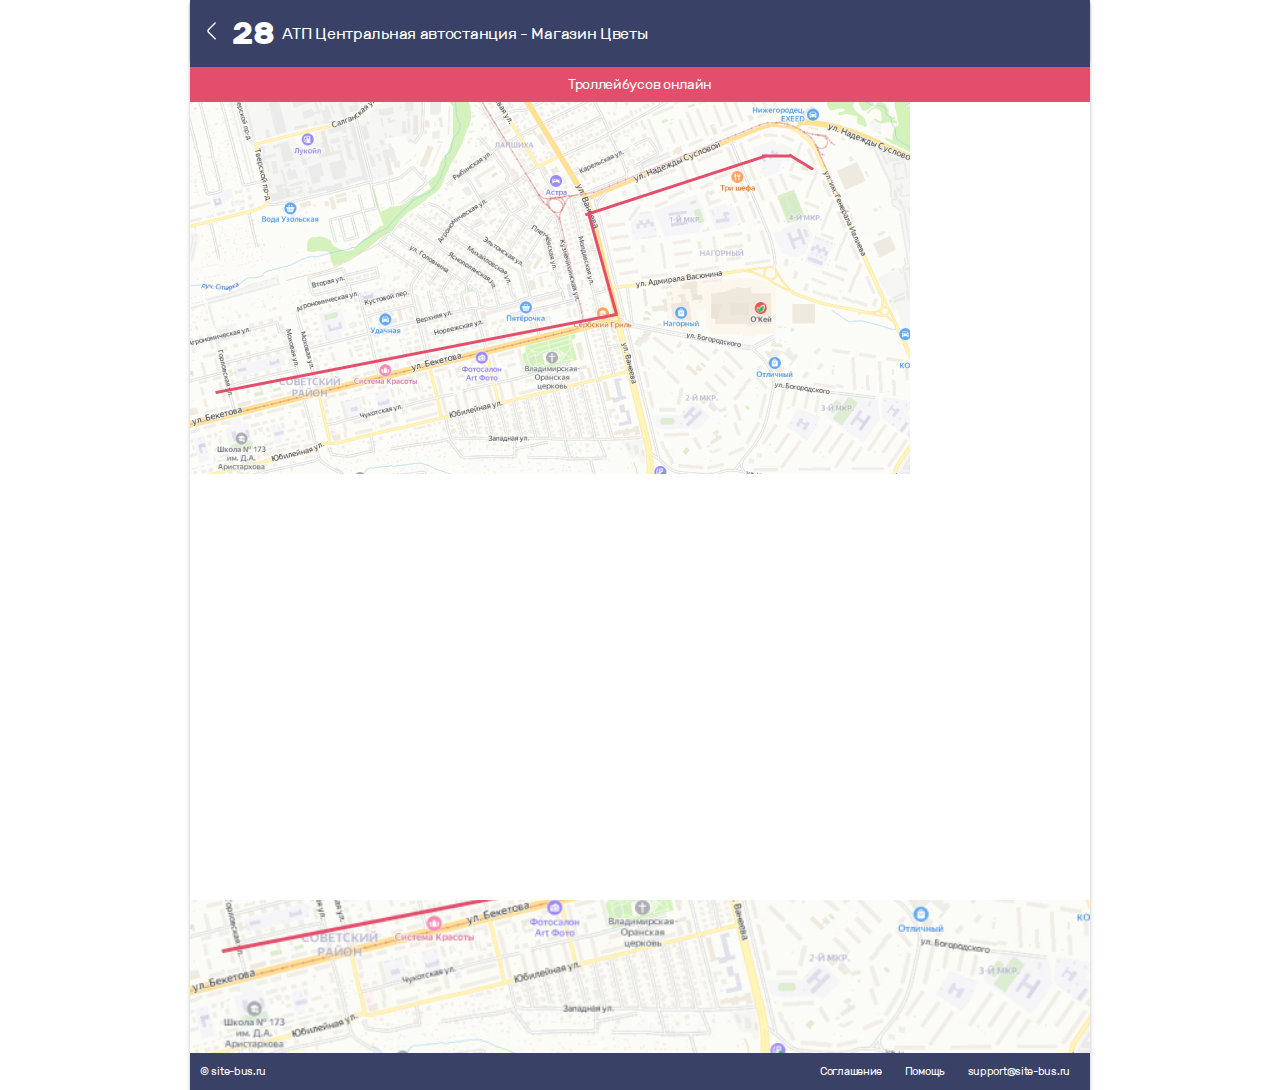
==== commit 970f8d08: "modal update" ====
--- a/index.html
+++ b/index.html
@@ -51,8 +51,8 @@
 			</div>
 			<nav class="nav">
 				<h2 class="nav__item is_active"><a href="#">Расписание</a></h2>
-				<h2 class="nav__item"><a href="#">Онлайн схема</a></h2>
-				<h2 class="nav__item"><a href="#">Онлайн карта</a></h2>
+				<h2 class="nav__item" data-modal="scheme"><a href="#">Онлайн схема</a></h2>
+				<h2 class="nav__item" data-modal="map"><a href="#">Онлайн карта</a></h2>
 			</nav>
 		</header>
 
@@ -98,124 +98,280 @@
 			</nav>
 		</footer>
 
-		<div class="modal" id="route">
-			<div class="modal-header">
-				<button class="modal__back"><img src="img/modal-back.svg" alt="back"></button>
-				<span class="modal__num">28</span>
-				<div class="modal-title">
-					<span class="modal__heading">Остановка Автостанция АТП</span>
-					<span class="modal__addres">
-						<img src="img/modal-arrow.svg" alt="modal">
-						в сторону Магазин
-					</span>
-				</div>
-			</div>
-			<nav class="nav">
-				<h2 class="nav__item is_active"><a href="#">Расписание</a></h2>
-				<h2 class="nav__item"><a href="#">Онлайн схема</a></h2>
-				<h2 class="nav__item"><a href="#">Онлайн карта</a></h2>
-			</nav>
-			<div class="tab">
-				<a href="#" class="tab__btn">ПТ</a>
-				<a href="#" class="tab__btn">ПН</a>
-				<a href="#" class="tab__btn">ВТ</a>
-				<a href="#" class="tab__btn is_active">СР</a>
-				<a href="#" class="tab__btn">ЧТ</a>
-				<a href="#" class="tab__btn">СБ</a>
-				<a href="#" class="tab__btn">ВС</a>
-			</div>
-			<table class="table">
-				<tr>
-					<th>час</th>
-					<th colspan="11">минуты</th>
-				</tr>
-				<tr>
-					<th>08</th>
-					<td class="table__fade">03</td>
-					<td class="table__fade">15</td>
-					<td class="table__fade">20</td>
-					<td class="table__fade">22</td>
-					<td class="table__fade">30</td>
-					<td class="table__fade">35</td>
-					<td class="table__fade">42</td>
-					<td class="table__fade">43</td>
-					<td class="table__fade">50</td>
-					<td class="table__fade">51</td>
-					<td class="table__fade">55</td>
-				</tr>
-				<tr>
-					<th>09</th>
-					<td class="table__fade">03</td>
-					<td class="table__fade">15</td>
-					<td class="table__fade">20</td>
-					<td class="is_active">20</td>
-					<td>30</td>
-					<td>35</td>
-					<td>42</td>
-					<td>43</td>
-					<td>50</td>
-					<td>51</td>
-					<td>55</td>
-				</tr>
-				<tr>
-					<th>19</th>
-					<td>03</td>
-					<td>15</td>
-					<td>20</td>
-					<td>20</td>
-					<td>30</td>
-					<td>35</td>
-					<td>42</td>
-					<td>43</td>
-					<td></td>
-					<td></td>
-					<td></td>
-				</tr>
-				<tr>
-					<th>19</th>
-					<td>03</td>
-					<td>15</td>
-					<td>20</td>
-					<td>20</td>
-					<td>30</td>
-					<td>35</td>
-					<td></td>
-					<td></td>
-					<td></td>
-					<td></td>
-					<td></td>
-				</tr>
-				<tr>
-					<th>19</th>
-					<td class="red">03</td>
-					<td>15</td>
-					<td>20</td>
-					<td></td>
-					<td></td>
-					<td></td>
-					<td></td>
-					<td></td>
-					<td></td>
-					<td></td>
-					<td></td>
-				</tr>
-			</table>
-			<div class="table-description">
-				<p class="table-description__text">
-					<span class="table-description__td is_active">15</span>
-					Время ближайшего транспорта
-				</p>
-				<p class="table-description__text">
-					<span class="table-description__td --fade">15</span>
-					Время прошедшего транспорта
-				</p>
-				<p class="table-description__text">
-					<span class="table-description__td red">15</span>
-					<span class="red">красное время:</span> маршрут следует до Автостанции
-				</p>
-			</div>
-		</div>
-
+	</div>
+
+	<div class="modal" id="route">
+		<div class="modal-header">
+			<button class="modal__back"><img src="img/modal-back.svg" alt="back"></button>
+			<span class="modal__num">28</span>
+			<div class="modal-title">
+				<span class="modal__heading">Остановка Автостанция АТП</span>
+				<span class="modal__addres">
+					<img src="img/modal-arrow.svg" alt="modal">
+					в сторону Магазин
+				</span>
+			</div>
+		</div>
+		<nav class="nav">
+			<h2 class="nav__item is_active"><a href="#">Расписание</a></h2>
+			<h2 class="nav__item"><a href="#">Онлайн схема</a></h2>
+			<h2 class="nav__item"><a href="#">Онлайн карта</a></h2>
+		</nav>
+		<div class="tab">
+			<a href="#" class="tab__btn">ПТ</a>
+			<a href="#" class="tab__btn">ПН</a>
+			<a href="#" class="tab__btn">ВТ</a>
+			<a href="#" class="tab__btn is_active">СР</a>
+			<a href="#" class="tab__btn">ЧТ</a>
+			<a href="#" class="tab__btn">СБ</a>
+			<a href="#" class="tab__btn">ВС</a>
+		</div>
+		<table class="table">
+			<tr>
+				<th>час</th>
+				<th colspan="11">минуты</th>
+			</tr>
+			<tr>
+				<th>08</th>
+				<td class="table__fade">03</td>
+				<td class="table__fade">15</td>
+				<td class="table__fade">20</td>
+				<td class="table__fade">22</td>
+				<td class="table__fade">30</td>
+				<td class="table__fade">35</td>
+				<td class="table__fade">42</td>
+				<td class="table__fade">43</td>
+				<td class="table__fade">50</td>
+				<td class="table__fade">51</td>
+				<td class="table__fade">55</td>
+			</tr>
+			<tr>
+				<th>09</th>
+				<td class="table__fade">03</td>
+				<td class="table__fade">15</td>
+				<td class="table__fade">20</td>
+				<td class="is_active">20</td>
+				<td>30</td>
+				<td>35</td>
+				<td>42</td>
+				<td>43</td>
+				<td>50</td>
+				<td>51</td>
+				<td>55</td>
+			</tr>
+			<tr>
+				<th>19</th>
+				<td>03</td>
+				<td>15</td>
+				<td>20</td>
+				<td>20</td>
+				<td>30</td>
+				<td>35</td>
+				<td>42</td>
+				<td>43</td>
+				<td></td>
+				<td></td>
+				<td></td>
+			</tr>
+			<tr>
+				<th>19</th>
+				<td>03</td>
+				<td>15</td>
+				<td>20</td>
+				<td>20</td>
+				<td>30</td>
+				<td>35</td>
+				<td></td>
+				<td></td>
+				<td></td>
+				<td></td>
+				<td></td>
+			</tr>
+			<tr>
+				<th>19</th>
+				<td class="red">03</td>
+				<td>15</td>
+				<td>20</td>
+				<td></td>
+				<td></td>
+				<td></td>
+				<td></td>
+				<td></td>
+				<td></td>
+				<td></td>
+				<td></td>
+			</tr>
+		</table>
+		<div class="table-description">
+			<p class="table-description__text">
+				<span class="table-description__td is_active">15</span>
+				Время ближайшего транспорта
+			</p>
+			<p class="table-description__text">
+				<span class="table-description__td --fade">15</span>
+				Время прошедшего транспорта
+			</p>
+			<p class="table-description__text">
+				<span class="table-description__td red">15</span>
+				<span class="red">красное время:</span> маршрут следует до Автостанции
+			</p>
+		</div>
+	</div>
+
+	<div class="modal" id="scheme">
+		<div class="modal-header">
+			<button class="modal__back"><img src="img/modal-back.svg" alt="back"></button>
+			<span class="modal__num">28</span>
+			<div class="modal-title">
+				<span class="modal__heading">АТП Центральная автостанция - Магазин Цветы</span>
+			</div>
+		</div>
+		<p class="modal-online">
+			Троллейбусов онлайн <b>5</b>
+		</p>
+		<nav class="nav">
+			<h2 class="nav__item"><a href="#">Расписание</a></h2>
+			<h2 class="nav__item is_active" data-modal="scheme"><a href="#">Онлайн схема</a></h2>
+			<h2 class="nav__item"><a href="#">Онлайн карта</a></h2>
+		</nav>
+		<div class="scheme-section">
+			<ul class="scheme-list">
+				<li class="scheme-list-item">
+					<span class="scheme-list__text">
+						<b>Оздоровительный комплекс "Сипайловский"</b>
+					</span>
+				</li>
+				<li class="scheme-list-item">
+					<span class="scheme-list__text">Оздоровительный комплекс "Сипайловский"</span>
+				</li>
+				<li class="scheme-list-bus">
+					<img src="img/bus_anim.svg" class="scheme-list__img" alt="bus">
+					<span class="scheme-list__mark">
+						а855вв77 <br>
+						10 км/ч
+					</span>
+				</li>
+				<li class="scheme-list-item">
+					<span class="scheme-list__text">Оздоровительный комплекс "Сипайловский"</span>
+				</li>
+				<li class="scheme-list-item">
+					<span class="scheme-list__text">Скорая помощь</span>
+				</li>
+				<li class="scheme-list-item">
+					<span class="scheme-list__text">Скорая помощь</span>
+				</li>
+				<li class="scheme-list-item">
+					<span class="scheme-list__text">Скорая помощь</span>
+				</li>
+				<li class="scheme-list-item">
+					<span class="scheme-list__text">Скорая помощь</span>
+				</li>
+				<li class="scheme-list-item">
+					<span class="scheme-list__text">Скорая помощь</span>
+				</li>
+				<li class="scheme-list-item">
+					<span class="scheme-list__text">
+						<b>Оздоровительный комплекс "Сипайловский"</b>
+					</span>
+				</li>
+			</ul>
+			<ul class="scheme-list">
+				<li class="scheme-list-item">
+					<span class="scheme-list__text">
+						<b>Оздоровительный комплекс "Сипайловский"</b>
+					</span>
+				</li>
+				<li class="scheme-list-item">
+					<span class="scheme-list__text">Оздоровительный комплекс "Сипайловский"</span>
+				</li>
+				<li class="scheme-list-bus">
+					<img src="img/bus_anim.svg" class="scheme-list__img" alt="bus">
+					<span class="scheme-list__mark">
+						а855вв77 <br>
+						10 км/ч
+					</span>
+				</li>
+				<li class="scheme-list-item">
+					<span class="scheme-list__text">Оздоровительный комплекс "Сипайловский"</span>
+				</li>
+				<li class="scheme-list-item">
+					<span class="scheme-list__text">Скорая помощь</span>
+				</li>
+				<li class="scheme-list-item">
+					<span class="scheme-list__text">Скорая помощь</span>
+				</li>
+				<li class="scheme-list-item">
+					<span class="scheme-list__text">Скорая помощь</span>
+				</li>
+				<li class="scheme-list-item">
+					<span class="scheme-list__text">Скорая помощь</span>
+				</li>
+				<li class="scheme-list-item">
+					<span class="scheme-list__text">Скорая помощь</span>
+				</li>
+				<li class="scheme-list-item">
+					<span class="scheme-list__text">
+						<b>Оздоровительный комплекс "Сипайловский"</b>
+					</span>
+				</li>
+			</ul>
+			<ul class="scheme-list">
+				<li class="scheme-list-item">
+					<span class="scheme-list__text">
+						<b>Оздоровительный комплекс "Сипайловский"</b>
+					</span>
+				</li>
+				<li class="scheme-list-item">
+					<span class="scheme-list__text">Оздоровительный комплекс "Сипайловский"</span>
+				</li>
+				<li class="scheme-list-bus">
+					<img src="img/bus_anim.svg" class="scheme-list__img" alt="bus">
+					<span class="scheme-list__mark">
+						а855вв77 <br>
+						10 км/ч
+					</span>
+				</li>
+				<li class="scheme-list-item">
+					<span class="scheme-list__text">Оздоровительный комплекс "Сипайловский"</span>
+				</li>
+				<li class="scheme-list-item">
+					<span class="scheme-list__text">Скорая помощь</span>
+				</li>
+				<li class="scheme-list-item">
+					<span class="scheme-list__text">Скорая помощь</span>
+				</li>
+				<li class="scheme-list-item">
+					<span class="scheme-list__text">Скорая помощь</span>
+				</li>
+				<li class="scheme-list-item">
+					<span class="scheme-list__text">Скорая помощь</span>
+				</li>
+				<li class="scheme-list-item">
+					<span class="scheme-list__text">Скорая помощь</span>
+				</li>
+				<li class="scheme-list-item">
+					<span class="scheme-list__text">
+						<b>Оздоровительный комплекс "Сипайловский"</b>
+					</span>
+				</li>
+			</ul>
+		</div>
+	</div>
+
+	<div class="modal" id="map">
+		<div class="modal-header">
+			<button class="modal__back"><img src="img/modal-back.svg" alt="back"></button>
+			<span class="modal__num">28</span>
+			<div class="modal-title">
+				<span class="modal__heading">АТП Центральная автостанция - Магазин Цветы</span>
+			</div>
+		</div>
+		<p class="modal-update">
+			Троллейбусов онлайн
+			<span class="loader"><i></i></span>
+			<span class="loader2"></span>
+		</p>
+		<img src="img/map.jpg" alt="map">
 	</div>
 
 	<script src="js/jquery-3.7.1.min.js"></script>
--- a/css/style.css
+++ b/css/style.css
@@ -1 +1 @@
-html{font-family:sans-serif;-ms-text-size-adjust:100%;-webkit-text-size-adjust:100%}body{margin:0}article,aside,details,figcaption,figure,footer,header,hgroup,main,nav,section,summary{display:block}audio,canvas,progress,video{display:inline-block;vertical-align:baseline}audio:not([controls]){display:none;height:0}[hidden],template{display:none}a{background:rgba(0,0,0,0)}a:active,a:hover{outline:0}abbr[title]{border-bottom:1px dotted}b,strong{font-weight:bold}dfn{font-style:italic}h1{font-size:2em;margin:.67em 0}mark{background:#ff0;color:#000}small{font-size:80%}sub,sup{font-size:75%;line-height:0;position:relative;vertical-align:baseline}sup{top:-0.5em}sub{bottom:-0.25em}img{border:0}svg:not(:root){overflow:hidden}figure{margin:1em 40px}hr{-moz-box-sizing:content-box;-webkit-box-sizing:content-box;box-sizing:content-box;height:0}pre{overflow:auto}code,kbd,pre,samp{font-family:monospace,monospace;font-size:1em}button,input,optgroup,select,textarea{color:inherit;font:inherit;margin:0}button{overflow:visible}button,select{text-transform:none}button,html input[type=button],input[type=reset],input[type=submit]{-webkit-appearance:button;cursor:pointer}button[disabled],html input[disabled]{cursor:default}button::-moz-focus-inner,input::-moz-focus-inner{border:0;padding:0}input{line-height:normal}input[type=checkbox],input[type=radio]{-webkit-box-sizing:border-box;-moz-box-sizing:border-box;box-sizing:border-box;padding:0}input[type=number]::-webkit-inner-spin-button,input[type=number]::-webkit-outer-spin-button{height:auto}input[type=search]{-webkit-appearance:textfield;-moz-box-sizing:content-box;-webkit-box-sizing:content-box;box-sizing:content-box}input[type=search]::-webkit-search-cancel-button,input[type=search]::-webkit-search-decoration{-webkit-appearance:none}legend{border:0;padding:0}textarea{overflow:auto}optgroup{font-weight:bold}table{border-collapse:collapse;border-spacing:0}td,th{padding:0}*{padding:0;margin:0;-webkit-box-sizing:border-box;-moz-box-sizing:border-box;box-sizing:border-box;border:none;outline:none;letter-spacing:-0.3px}:root{--prime: #14ACAF;--pink: #E44E6D;--orange: #ED7D2B;--blue: #394166;--light-green: #00F845;--dark-green: #04B400;--red: #FF0000;--gray: #D9D9D9;--white: white;--black: black}body{color:var(--blue);font-family:"Rubik",sans-serif}body.is_active{overflow:hidden}.app{min-height:100vh;position:relative;z-index:1;max-width:900px;margin:0 auto;display:-webkit-box;display:-webkit-flex;display:-moz-box;display:-ms-flexbox;display:flex;-webkit-box-orient:vertical;-webkit-box-direction:normal;-webkit-flex-direction:column;-moz-box-orient:vertical;-moz-box-direction:normal;-ms-flex-direction:column;flex-direction:column;-webkit-box-shadow:0px 4px 4px 0px rgba(0,0,0,.2509803922);-moz-box-shadow:0px 4px 4px 0px rgba(0,0,0,.2509803922);box-shadow:0px 4px 4px 0px rgba(0,0,0,.2509803922);background-color:#fff}@media screen and (min-width: 650px){.app{background-color:#fcfcfc}}h1{margin:0}img{max-width:100%}a,button{color:var(--black);text-decoration:none;-webkit-transition:all ease .3s;-o-transition:all ease .3s;-moz-transition:all ease .3s;transition:all ease .3s;background-color:rgba(0,0,0,0)}a:active,button:active{-webkit-transform:scale(0.96);-moz-transform:scale(0.96);-ms-transform:scale(0.96);-o-transform:scale(0.96);transform:scale(0.96)}a:hover,button:hover{opacity:.8}.btn{display:inline-block;padding:3px 6px;border:1px solid var(--blue);-webkit-border-radius:5px;-moz-border-radius:5px;border-radius:5px;font-size:11px;color:var(--blue)}.dropdown{display:block;background-color:var(--blue);width:100%}.dropdown__btn{color:#bbb;display:inline-block;text-align:left;padding:8px 21px 8px 15px;background-repeat:no-repeat;background-position:center right;-webkit-background-size:12px auto;-moz-background-size:12px auto;-o-background-size:12px auto;background-size:12px auto;background-image:url("../img/dropdown-open.svg");margin-bottom:25px}.dropdown-content{display:none}.dropdown__item{color:var(--white);padding:12px 15px 12px 53px;display:block;width:100%;text-align:left;border-top:1px solid silver;background-repeat:no-repeat;background-position:center left 25px}.dropdown__item.is_active{background-image:url("../img/dropdown-check.svg")}.dropdown.is_active{background-color:var(--gray)}.dropdown.is_active .dropdown__btn,.dropdown.is_active .dropdown__item{color:var(--blue)}.tab{display:-webkit-box;display:-webkit-flex;display:-moz-box;display:-ms-flexbox;display:flex;-webkit-box-pack:center;-webkit-justify-content:center;-moz-box-pack:center;-ms-flex-pack:center;justify-content:center;-webkit-box-align:stretch;-webkit-align-items:stretch;-moz-box-align:stretch;-ms-flex-align:stretch;align-items:stretch;gap:10px;margin:16px 0 20px}.tab__btn{background-color:var(--blue);color:var(--white);text-align:center;padding-top:12px;width:36px;height:36px;display:inline-block;text-align:center;font-size:11px}.tab__btn.is_active{-webkit-box-shadow:0px 0px 4px 0px rgba(0,0,0,.2509803922) inset;-moz-box-shadow:0px 0px 4px 0px rgba(0,0,0,.2509803922) inset;box-shadow:0px 0px 4px 0px rgba(0,0,0,.2509803922) inset;background-color:var(--pink)}.table{width:100%;margin:0 0 20px}.table td,.table th{text-align:center;font-size:15px;color:var(--blue);font-weight:normal;padding:1px 3px 1px;padding:8px 4px}.table td.is_active,.table th.is_active{background-color:var(--pink);color:var(--white)}.table tr{border-bottom:1px solid rgba(71,79,119,.3019607843)}.table tr:first-of-type th{background-color:var(--blue);color:var(--white)}.table tr th{min-width:64px;background-color:#f3f3f3}.table tr:nth-of-type(even){background-color:#f0f0f0}.table tr:nth-of-type(even) th{background-color:#d9d9d9}.table__fade{color:#ccc !important}.table-description{padding:0 15px}.table-description__text{font-size:14px;font-weight:400;line-height:16.59px;margin:0 0 10px;position:relative;z-index:1;padding:2px 0 2px 32px}.table-description__td{width:28px;min-height:20px;text-align:center;display:inline-block;padding:2px 4px;background-color:#f0f0f0;position:absolute;left:0;top:0}.table-description__td.is_active{background-color:var(--pink);color:var(--white)}.table-description__td.--fade{color:#ccc}.red{color:var(--red) !important}.header{width:100%;margin:0;background-color:var(--prime)}.header-info{-webkit-box-pack:justify;-webkit-justify-content:space-between;-moz-box-pack:justify;-ms-flex-pack:justify;justify-content:space-between;padding:5px 10px 6px}.header-info__item{color:var(--blue);font-size:20px;line-height:100%}.header-info__item img{width:20px;display:inline-block;vertical-align:top}.header-info,.navbar,.navbar-item,.logo{display:-webkit-box;display:-webkit-flex;display:-moz-box;display:-ms-flexbox;display:flex;-webkit-box-align:stretch;-webkit-align-items:stretch;-moz-box-align:stretch;-ms-flex-align:stretch;align-items:stretch}.logo{gap:12px;-webkit-box-align:center;-webkit-align-items:center;-moz-box-align:center;-ms-flex-align:center;align-items:center;-webkit-box-shadow:0px 1px 2px 0px rgba(0,0,0,.2509803922);-moz-box-shadow:0px 1px 2px 0px rgba(0,0,0,.2509803922);box-shadow:0px 1px 2px 0px rgba(0,0,0,.2509803922)}.logo-title{font-weight:normal;margin:0}.logo__heading{text-transform:uppercase;color:var(--blue);font-weight:400;font-size:13px;display:block;margin:0 0 4px}.logo__text{font-size:20px;color:var(--white);display:block;text-shadow:1px 1px 1px rgba(0,0,0,.2509803922)}.navbar{list-style:none;background-color:var(--blue)}.navbar-item{width:100%;text-align:center;-webkit-box-orient:vertical;-webkit-box-direction:normal;-webkit-flex-direction:column;-moz-box-orient:vertical;-moz-box-direction:normal;-ms-flex-direction:column;flex-direction:column;background-color:var(--blue);color:var(--white);padding-top:7px;border-right:1px solid rgba(0,0,0,.2)}.navbar-item img{width:21px;height:26px;-o-object-fit:contain;object-fit:contain;-o-object-position:center center;object-position:center center;display:block;margin:0 auto 2px}.navbar-item:hover,.navbar-item.is_active{opacity:1;background-color:#474f77;-webkit-box-shadow:0px 0px 4px 0px rgba(0,0,0,.2509803922) inset;-moz-box-shadow:0px 0px 4px 0px rgba(0,0,0,.2509803922) inset;box-shadow:0px 0px 4px 0px rgba(0,0,0,.2509803922) inset}.navbar__text{font-size:13px;margin:0 auto 5px;padding:0 2px}.navbar__online{background-color:var(--pink);display:block;width:100%;margin-top:auto;padding:3px;font-size:11px;line-height:14px}.nav{display:-webkit-box;display:-webkit-flex;display:-moz-box;display:-ms-flexbox;display:flex;-webkit-box-align:center;-webkit-align-items:center;-moz-box-align:center;-ms-flex-align:center;align-items:center;text-align:center;width:100%;background-color:var(--gray)}.nav__item{width:100%;font-size:14px;line-height:16.59px;font-weight:400}.nav__item.is_active{color:var(--white);background-color:var(--orange)}.nav__item a{padding:9px;display:block;color:inherit}.modal{display:none;position:fixed;top:0;left:0;width:100%;z-index:99999;padding-bottom:50px;background-color:var(--white);height:100vh;max-width:900px;overflow-y:scroll;-ms-overflow-style:none;scrollbar-width:none}.modal::-webkit-scrollbar{display:none;width:0;height:0}@media screen and (min-width: 650px){.modal{left:50%;-webkit-transform:translateX(-50%);-moz-transform:translateX(-50%);-ms-transform:translateX(-50%);-o-transform:translateX(-50%);transform:translateX(-50%)}}.modal__back{position:absolute;left:0;height:68px;width:42px;text-align:center;z-index:1}.modal__num{font-size:32px;margin-right:8px;font-weight:700}.modal-header{padding:14px 10px 15px 42px;background-color:var(--blue);color:var(--white);display:-webkit-box;display:-webkit-flex;display:-moz-box;display:-ms-flexbox;display:flex;-webkit-box-align:center;-webkit-align-items:center;-moz-box-align:center;-ms-flex-align:center;align-items:center;padding-left:42px}.modal__heading{display:block;margin:0 0 8px;font-size:16px;line-height:17px}.modal__addres{font-size:14px;line-height:14px;display:block;color:#f99746}.listing{display:-webkit-box;display:-webkit-flex;display:-moz-box;display:-ms-flexbox;display:flex;-webkit-flex-wrap:wrap;-ms-flex-wrap:wrap;flex-wrap:wrap}.listing-item{padding:7px 4px;display:-webkit-box;display:-webkit-flex;display:-moz-box;display:-ms-flexbox;display:flex;-webkit-box-pack:center;-webkit-justify-content:center;-moz-box-pack:center;-ms-flex-pack:center;justify-content:center;-webkit-box-align:center;-webkit-align-items:center;-moz-box-align:center;-ms-flex-align:center;align-items:center;-webkit-box-orient:vertical;-webkit-box-direction:normal;-webkit-flex-direction:column;-moz-box-orient:vertical;-moz-box-direction:normal;-ms-flex-direction:column;flex-direction:column;position:relative;z-index:1;text-align:center;color:#fff;width:25%;min-height:90px;background-color:var(--prime);-webkit-box-shadow:1px 1px 0px 0px rgba(255,255,255,.2509803922) inset,-1px -1px 0px 0px rgba(0,0,0,.2509803922) inset;-moz-box-shadow:1px 1px 0px 0px rgba(255,255,255,.2509803922) inset,-1px -1px 0px 0px rgba(0,0,0,.2509803922) inset;box-shadow:1px 1px 0px 0px rgba(255,255,255,.2509803922) inset,-1px -1px 0px 0px rgba(0,0,0,.2509803922) inset}.listing-item:hover{z-index:111;opacity:1;-webkit-box-shadow:0px 0px 5px 0px rgba(0,0,0,.3019607843) inset,-1px -1px 0px 0px rgba(0,0,0,.2509803922) inset;-moz-box-shadow:0px 0px 5px 0px rgba(0,0,0,.3019607843) inset,-1px -1px 0px 0px rgba(0,0,0,.2509803922) inset;box-shadow:0px 0px 5px 0px rgba(0,0,0,.3019607843) inset,-1px -1px 0px 0px rgba(0,0,0,.2509803922) inset}.listing__num{font-size:32px;line-height:32px;margin:auto 0;text-shadow:1px 1px 1px rgba(0,0,0,.2509803922)}.listing__text{margin:auto 0;font-size:12px;font-weight:400;line-height:14.22px;letter-spacing:-0.4px}.listing__online{color:#373737;background-color:var(--light-green);-webkit-border-radius:50%;-moz-border-radius:50%;border-radius:50%;width:17px;line-height:17px;height:17px;font-size:12px}@media screen and (max-width: 359px){.listing-item{width:33.33%}}@media screen and (min-width: 520px){.listing-item{width:20%}}@media screen and (min-width: 680px){.listing-item{width:12.5%}}.title{width:100%;background-color:var(--blue);color:var(--white);padding:15px 15px 0;font-weight:normal;line-height:0}.title__heading{font-weight:600;display:block;font-size:16px;line-height:18.96px;margin:0 0 2px}.title__heading b,.title__heading strong{font-size:24px}.title__address{display:inline;font-weight:normal;font-size:15px;line-height:120%}.title__address::after{content:"";width:12px;height:7px;margin:0 0 0 10px;vertical-align:middle;display:inline-block;background-image:url("../img/title-arrow.svg");background-repeat:no-repeat;background-position:center center}.title__address:last-of-type::after{display:none}.stops{padding-left:20px}.stops__heading{margin-bottom:11px;font-weight:500;font-size:14px}.stops-section{padding:22px 17px 0 33px;margin-bottom:60px}.stops-item{min-height:40px;display:-webkit-box;display:-webkit-flex;display:-moz-box;display:-ms-flexbox;display:flex;-webkit-box-pack:justify;-webkit-justify-content:space-between;-moz-box-pack:justify;-ms-flex-pack:justify;justify-content:space-between;-webkit-box-align:center;-webkit-align-items:center;-moz-box-align:center;-ms-flex-align:center;align-items:center;border-bottom:1px solid var(--prime);padding:4px 0;position:relative;z-index:1}.stops-item::before{content:"";display:inline-block;width:10px;height:10px;-webkit-box-sizing:border-box;-moz-box-sizing:border-box;box-sizing:border-box;border:2px solid var(--blue);background-color:#fff;-webkit-border-radius:50%;-moz-border-radius:50%;border-radius:50%;position:absolute;left:-20px;top:50%;-webkit-transform:translateY(-50%);-moz-transform:translateY(-50%);-ms-transform:translateY(-50%);-o-transform:translateY(-50%);transform:translateY(-50%);-webkit-box-shadow:0 0 0 4px var(--white);-moz-box-shadow:0 0 0 4px var(--white);box-shadow:0 0 0 4px var(--white)}.stops-item::after{content:"";display:block;width:2px;height:100%;background-color:var(--blue);position:absolute;top:45%;left:-16px;z-index:-11}.stops-item:last-of-type::after{display:none}.stops-item.--pink{color:var(--pink)}.stops-item.--pink::before{border-color:var(--pink)}.stops__link{font-size:14px;text-decoration:underline;color:var(--pink)}.stops__text{font-size:14px;font-weight:400;line-height:16px}.stops__bus{width:16px;position:absolute;left:-42px;top:50%;-webkit-transform:translateY(-25%);-moz-transform:translateY(-25%);-ms-transform:translateY(-25%);-o-transform:translateY(-25%);transform:translateY(-25%)}.footer{margin-top:auto;background-color:var(--blue);color:var(--white);display:-webkit-box;display:-webkit-flex;display:-moz-box;display:-ms-flexbox;display:flex;-webkit-box-align:center;-webkit-align-items:center;-moz-box-align:center;-ms-flex-align:center;align-items:center;-webkit-box-pack:center;-webkit-justify-content:center;-moz-box-pack:center;-ms-flex-pack:center;justify-content:center;font-size:11px;padding:0 10px}.footer-text{margin-right:auto}.footer a{color:var(--white);display:inline-block;font-size:11px;padding:12px 10px}/*# sourceMappingURL=style.css.map */+html{font-family:sans-serif;-ms-text-size-adjust:100%;-webkit-text-size-adjust:100%}body{margin:0}article,aside,details,figcaption,figure,footer,header,hgroup,main,nav,section,summary{display:block}audio,canvas,progress,video{display:inline-block;vertical-align:baseline}audio:not([controls]){display:none;height:0}[hidden],template{display:none}a{background:rgba(0,0,0,0)}a:active,a:hover{outline:0}abbr[title]{border-bottom:1px dotted}b,strong{font-weight:bold}dfn{font-style:italic}h1{font-size:2em;margin:.67em 0}mark{background:#ff0;color:#000}small{font-size:80%}sub,sup{font-size:75%;line-height:0;position:relative;vertical-align:baseline}sup{top:-0.5em}sub{bottom:-0.25em}img{border:0}svg:not(:root){overflow:hidden}figure{margin:1em 40px}hr{-moz-box-sizing:content-box;-webkit-box-sizing:content-box;box-sizing:content-box;height:0}pre{overflow:auto}code,kbd,pre,samp{font-family:monospace,monospace;font-size:1em}button,input,optgroup,select,textarea{color:inherit;font:inherit;margin:0}button{overflow:visible}button,select{text-transform:none}button,html input[type=button],input[type=reset],input[type=submit]{-webkit-appearance:button;cursor:pointer}button[disabled],html input[disabled]{cursor:default}button::-moz-focus-inner,input::-moz-focus-inner{border:0;padding:0}input{line-height:normal}input[type=checkbox],input[type=radio]{-webkit-box-sizing:border-box;-moz-box-sizing:border-box;box-sizing:border-box;padding:0}input[type=number]::-webkit-inner-spin-button,input[type=number]::-webkit-outer-spin-button{height:auto}input[type=search]{-webkit-appearance:textfield;-moz-box-sizing:content-box;-webkit-box-sizing:content-box;box-sizing:content-box}input[type=search]::-webkit-search-cancel-button,input[type=search]::-webkit-search-decoration{-webkit-appearance:none}legend{border:0;padding:0}textarea{overflow:auto}optgroup{font-weight:bold}table{border-collapse:collapse;border-spacing:0}td,th{padding:0}*{padding:0;margin:0;-webkit-box-sizing:border-box;-moz-box-sizing:border-box;box-sizing:border-box;border:none;outline:none;letter-spacing:-0.3px}:root{--prime: #14ACAF;--pink: #E44E6D;--orange: #ED7D2B;--blue: #394166;--light-green: #00F845;--dark-green: #04B400;--red: #FF0000;--gray: #D9D9D9;--white: white;--black: black}body{color:var(--blue);font-family:"Rubik",sans-serif}body.is_active{overflow:hidden}.app{min-height:100vh;position:relative;z-index:1;max-width:900px;margin:0 auto;display:-webkit-box;display:-webkit-flex;display:-moz-box;display:-ms-flexbox;display:flex;-webkit-box-orient:vertical;-webkit-box-direction:normal;-webkit-flex-direction:column;-moz-box-orient:vertical;-moz-box-direction:normal;-ms-flex-direction:column;flex-direction:column;-webkit-box-shadow:0px 4px 4px 0px rgba(0,0,0,.2509803922);-moz-box-shadow:0px 4px 4px 0px rgba(0,0,0,.2509803922);box-shadow:0px 4px 4px 0px rgba(0,0,0,.2509803922);background-color:#fff}@media screen and (min-width: 650px){.app{background-color:#fcfcfc}}h1{margin:0}img{max-width:100%}a,button{color:var(--black);text-decoration:none;-webkit-transition:all ease .3s;-o-transition:all ease .3s;-moz-transition:all ease .3s;transition:all ease .3s;background-color:rgba(0,0,0,0)}a:active,button:active{-webkit-transform:scale(0.96);-moz-transform:scale(0.96);-ms-transform:scale(0.96);-o-transform:scale(0.96);transform:scale(0.96)}a:hover,button:hover{opacity:.8}.btn{display:inline-block;padding:3px 6px;border:1px solid var(--blue);-webkit-border-radius:5px;-moz-border-radius:5px;border-radius:5px;font-size:11px;color:var(--blue)}b,strong{font-weight:500}.dropdown{display:block;-webkit-transition:all ease .3s;-o-transition:all ease .3s;-moz-transition:all ease .3s;transition:all ease .3s;background-color:var(--blue);width:100%;position:relative;z-index:999}.dropdown__btn{color:#bbb;display:inline-block;text-align:left;padding:8px 21px 8px 15px;background-repeat:no-repeat;background-position:center right;-webkit-background-size:12px auto;-moz-background-size:12px auto;-o-background-size:12px auto;background-size:12px auto;background-image:url("../img/dropdown-open.svg");margin-bottom:20px}.dropdown-content{display:none;position:absolute;top:100%;left:0;width:100%;z-index:999;background-color:var(--gray)}.dropdown__item{color:var(--white);padding:12px 15px 12px 53px;display:block;width:100%;text-align:left;border-top:1px solid silver;background-repeat:no-repeat;background-position:center left 25px}.dropdown__item.is_active{background-image:url("../img/dropdown-check.svg")}.dropdown.is_active{background-color:var(--gray)}.dropdown.is_active .dropdown__btn,.dropdown.is_active .dropdown__item{color:var(--blue)}.tab{display:-webkit-box;display:-webkit-flex;display:-moz-box;display:-ms-flexbox;display:flex;-webkit-box-pack:center;-webkit-justify-content:center;-moz-box-pack:center;-ms-flex-pack:center;justify-content:center;-webkit-box-align:stretch;-webkit-align-items:stretch;-moz-box-align:stretch;-ms-flex-align:stretch;align-items:stretch;gap:10px;margin:16px 0 20px}.tab__btn{background-color:var(--blue);color:var(--white);text-align:center;padding-top:12px;width:36px;height:36px;display:inline-block;text-align:center;font-size:11px}.tab__btn.is_active{pointer-events:none;-webkit-box-shadow:0px 0px 4px 0px rgba(0,0,0,.2509803922) inset;-moz-box-shadow:0px 0px 4px 0px rgba(0,0,0,.2509803922) inset;box-shadow:0px 0px 4px 0px rgba(0,0,0,.2509803922) inset;background-color:var(--pink)}.table{width:100%;margin:0 0 20px}.table td,.table th{text-align:center;font-size:15px;color:var(--blue);font-weight:normal;padding:1px 3px 1px;padding:8px 4px}.table td.is_active,.table th.is_active{background-color:var(--pink);color:var(--white)}.table tr{border-bottom:1px solid rgba(71,79,119,.3019607843)}.table tr:first-of-type th{background-color:var(--blue);color:var(--white)}.table tr th{min-width:64px;background-color:#f3f3f3}.table tr:nth-of-type(even){background-color:#f0f0f0}.table tr:nth-of-type(even) th{background-color:#d9d9d9}.table__fade{color:#ccc !important}.table-description{padding:0 15px}.table-description__text{font-size:14px;font-weight:400;line-height:16.59px;margin:0 0 10px;position:relative;z-index:1;padding:2px 0 2px 32px}.table-description__td{width:28px;min-height:20px;text-align:center;display:inline-block;padding:2px 4px;background-color:#f0f0f0;position:absolute;left:0;top:0}.table-description__td.is_active{background-color:var(--pink);color:var(--white)}.table-description__td.--fade{color:#ccc}.red{color:var(--red) !important}.loader{display:inline-block;display:none;position:relative;z-index:1;width:32px;margin:0 10px}.loader i{display:block;margin:0 auto;vertical-align:middle;width:8px;height:8px;background-color:#d9d9d9;-webkit-animation:loader 1s linear forwards infinite;-moz-animation:loader 1s linear forwards infinite;-o-animation:loader 1s linear forwards infinite;animation:loader 1s linear forwards infinite;-webkit-animation-delay:1s;-moz-animation-delay:1s;-o-animation-delay:1s;animation-delay:1s}.loader i::before,.loader i::after{content:"";display:inline-block;width:8px;height:8px;background-color:#d9d9d9;position:absolute;top:0;left:0;-webkit-animation:loader 1s linear forwards infinite;-moz-animation:loader 1s linear forwards infinite;-o-animation:loader 1s linear forwards infinite;animation:loader 1s linear forwards infinite}.loader i::after{left:auto;right:0;-webkit-animation-delay:2s;-moz-animation-delay:2s;-o-animation-delay:2s;animation-delay:2s}@-webkit-keyframes loader{0%,100%{background-color:#d9d9d9}50%{background-color:var(--blue)}}@-moz-keyframes loader{0%,100%{background-color:#d9d9d9}50%{background-color:var(--blue)}}@-o-keyframes loader{0%,100%{background-color:#d9d9d9}50%{background-color:var(--blue)}}@keyframes loader{0%,100%{background-color:#d9d9d9}50%{background-color:var(--blue)}}.loader2{width:60px;aspect-ratio:4;background:-webkit-radial-gradient(circle closest-side, #000 90%, rgba(0, 0, 0, 0)) 0/33.3333333333% 100% space;background:-moz-radial-gradient(circle closest-side, #000 90%, rgba(0, 0, 0, 0)) 0/33.3333333333% 100% space;background:-o-radial-gradient(circle closest-side, #000 90%, rgba(0, 0, 0, 0)) 0/33.3333333333% 100% space;background:radial-gradient(circle closest-side, #000 90%, rgba(0, 0, 0, 0)) 0/33.3333333333% 100% space;-webkit-clip-path:inset(0 100% 0 0);clip-path:inset(0 100% 0 0);-webkit-animation:l1 1s steps(4) infinite;-moz-animation:l1 1s steps(4) infinite;-o-animation:l1 1s steps(4) infinite;animation:l1 1s steps(4) infinite}@-webkit-keyframes l1{toclip-path:inset(0 -34% 0 0)}@-moz-keyframes l1{toclip-path:inset(0 -34% 0 0)}@-o-keyframes l1{toclip-path:inset(0 -34% 0 0)}@keyframes l1{toclip-path:inset(0 -34% 0 0)}.header{width:100%;margin:0;background-color:var(--prime)}.header-info{-webkit-box-pack:justify;-webkit-justify-content:space-between;-moz-box-pack:justify;-ms-flex-pack:justify;justify-content:space-between;padding:5px 10px 6px}.header-info__item{color:var(--blue);font-size:20px;line-height:100%}.header-info__item img{width:20px;display:inline-block;vertical-align:top}.header-info,.navbar,.navbar-item,.logo{display:-webkit-box;display:-webkit-flex;display:-moz-box;display:-ms-flexbox;display:flex;-webkit-box-align:stretch;-webkit-align-items:stretch;-moz-box-align:stretch;-ms-flex-align:stretch;align-items:stretch}.logo{gap:12px;-webkit-box-align:center;-webkit-align-items:center;-moz-box-align:center;-ms-flex-align:center;align-items:center;-webkit-box-shadow:0px 1px 2px 0px rgba(0,0,0,.2509803922);-moz-box-shadow:0px 1px 2px 0px rgba(0,0,0,.2509803922);box-shadow:0px 1px 2px 0px rgba(0,0,0,.2509803922)}.logo-title{font-weight:normal;margin:0}.logo__heading{text-transform:uppercase;color:var(--blue);font-weight:400;font-size:13px;display:block;margin:0 0 4px}.logo__text{font-size:20px;color:var(--white);display:block;text-shadow:1px 1px 1px rgba(0,0,0,.2509803922)}.navbar{list-style:none;background-color:var(--blue)}.navbar-item{width:100%;text-align:center;-webkit-box-orient:vertical;-webkit-box-direction:normal;-webkit-flex-direction:column;-moz-box-orient:vertical;-moz-box-direction:normal;-ms-flex-direction:column;flex-direction:column;background-color:var(--blue);color:var(--white);padding-top:7px;border-right:1px solid rgba(0,0,0,.2)}.navbar-item img{width:21px;height:26px;-o-object-fit:contain;object-fit:contain;-o-object-position:center center;object-position:center center;display:block;margin:0 auto 2px}.navbar-item:hover,.navbar-item.is_active{opacity:1;background-color:#474f77;-webkit-box-shadow:0px 0px 4px 0px rgba(0,0,0,.2509803922) inset;-moz-box-shadow:0px 0px 4px 0px rgba(0,0,0,.2509803922) inset;box-shadow:0px 0px 4px 0px rgba(0,0,0,.2509803922) inset}.navbar__text{font-size:13px;margin:0 auto 5px;padding:0 2px}.navbar__online{background-color:var(--pink);display:block;width:100%;margin-top:auto;padding:3px;font-size:11px;line-height:14px}.nav{display:-webkit-box;display:-webkit-flex;display:-moz-box;display:-ms-flexbox;display:flex;-webkit-box-align:center;-webkit-align-items:center;-moz-box-align:center;-ms-flex-align:center;align-items:center;text-align:center;width:100%;background-color:var(--gray)}.nav__item{width:100%;font-size:14px;line-height:16.59px;font-weight:400}.nav__item.is_active{pointer-events:none;color:var(--white);background-color:var(--orange)}.nav__item a{padding:9px;display:block;color:inherit}.modal{display:none;position:fixed;top:0;left:0;width:100%;z-index:99999;padding-bottom:50px;background-color:var(--white);height:100vh;max-width:900px;overflow-y:scroll;-ms-overflow-style:none;scrollbar-width:none}.modal::-webkit-scrollbar{display:none;width:0;height:0}@media screen and (min-width: 650px){.modal{left:50%;-webkit-transform:translateX(-50%);-moz-transform:translateX(-50%);-ms-transform:translateX(-50%);-o-transform:translateX(-50%);transform:translateX(-50%)}}.modal-online,.modal-update{padding:10px 15px;background-color:var(--dark-green);text-align:center;color:var(--white);font-size:14px;line-height:15px}.modal-online b,.modal-online strong,.modal-update b,.modal-update strong{font-weight:500}.modal-update{background-color:var(--pink)}.modal__back{position:absolute;left:0;height:68px;width:42px;text-align:center;z-index:1}.modal__num{font-size:32px;margin-right:8px;font-weight:700}.modal-header{padding:14px 10px 15px 42px;background-color:var(--blue);color:var(--white);display:-webkit-box;display:-webkit-flex;display:-moz-box;display:-ms-flexbox;display:flex;-webkit-box-align:center;-webkit-align-items:center;-moz-box-align:center;-ms-flex-align:center;align-items:center;padding-left:42px}.modal__heading{display:block;margin:0;font-size:16px;line-height:17px}.modal__addres{font-size:14px;line-height:14px;display:block;margin:8px 0 0;color:#f99746}.modal#map{display:block}.listing{display:-webkit-box;display:-webkit-flex;display:-moz-box;display:-ms-flexbox;display:flex;-webkit-flex-wrap:wrap;-ms-flex-wrap:wrap;flex-wrap:wrap}.listing-item{padding:7px 4px;display:-webkit-box;display:-webkit-flex;display:-moz-box;display:-ms-flexbox;display:flex;-webkit-box-pack:center;-webkit-justify-content:center;-moz-box-pack:center;-ms-flex-pack:center;justify-content:center;-webkit-box-align:center;-webkit-align-items:center;-moz-box-align:center;-ms-flex-align:center;align-items:center;-webkit-box-orient:vertical;-webkit-box-direction:normal;-webkit-flex-direction:column;-moz-box-orient:vertical;-moz-box-direction:normal;-ms-flex-direction:column;flex-direction:column;position:relative;z-index:1;text-align:center;color:#fff;width:25%;min-height:90px;background-color:var(--prime);-webkit-box-shadow:1px 1px 0px 0px rgba(255,255,255,.2509803922) inset,-1px -1px 0px 0px rgba(0,0,0,.2509803922) inset;-moz-box-shadow:1px 1px 0px 0px rgba(255,255,255,.2509803922) inset,-1px -1px 0px 0px rgba(0,0,0,.2509803922) inset;box-shadow:1px 1px 0px 0px rgba(255,255,255,.2509803922) inset,-1px -1px 0px 0px rgba(0,0,0,.2509803922) inset}.listing-item:hover{z-index:111;opacity:1;-webkit-box-shadow:0px 0px 5px 0px rgba(0,0,0,.3019607843) inset,-1px -1px 0px 0px rgba(0,0,0,.2509803922) inset;-moz-box-shadow:0px 0px 5px 0px rgba(0,0,0,.3019607843) inset,-1px -1px 0px 0px rgba(0,0,0,.2509803922) inset;box-shadow:0px 0px 5px 0px rgba(0,0,0,.3019607843) inset,-1px -1px 0px 0px rgba(0,0,0,.2509803922) inset}.listing__num{font-size:32px;line-height:32px;margin:auto 0;text-shadow:1px 1px 1px rgba(0,0,0,.2509803922)}.listing__text{margin:auto 0;font-size:12px;font-weight:400;line-height:14.22px;letter-spacing:-0.4px}.listing__online{color:#373737;background-color:var(--light-green);-webkit-border-radius:50%;-moz-border-radius:50%;border-radius:50%;width:17px;line-height:17px;height:17px;font-size:12px}@media screen and (max-width: 359px){.listing-item{width:33.33%}}@media screen and (min-width: 520px){.listing-item{width:20%}}@media screen and (min-width: 680px){.listing-item{width:12.5%}}.title{width:100%;background-color:var(--blue);color:var(--white);padding:15px 15px 0;font-weight:normal;line-height:0}.title__heading{font-weight:600;display:block;font-size:16px;line-height:18.96px;margin:0 0 2px}.title__heading b,.title__heading strong{font-size:24px}.title__address{display:inline;font-weight:normal;font-size:15px;line-height:120%}.title__address::after{content:"";width:12px;height:7px;margin:0 0 0 10px;vertical-align:middle;display:inline-block;background-image:url("../img/title-arrow.svg");background-repeat:no-repeat;background-position:center center}.title__address:last-of-type::after{display:none}.stops{padding-left:20px}.stops__heading{margin-bottom:11px;font-weight:500;font-size:14px}.stops-section{padding:22px 17px 0 33px;margin-bottom:60px}.stops-item{min-height:40px;-webkit-box-pack:justify;-webkit-justify-content:space-between;-moz-box-pack:justify;-ms-flex-pack:justify;justify-content:space-between;border-bottom:1px solid var(--prime);padding:4px 0;position:relative;z-index:1}.stops-item::before{content:"";display:inline-block;width:10px;height:10px;-webkit-box-sizing:border-box;-moz-box-sizing:border-box;box-sizing:border-box;border:2px solid var(--blue);background-color:#fff;-webkit-border-radius:50%;-moz-border-radius:50%;border-radius:50%;position:absolute;left:-20px;top:50%;-webkit-transform:translateY(-50%);-moz-transform:translateY(-50%);-ms-transform:translateY(-50%);-o-transform:translateY(-50%);transform:translateY(-50%);-webkit-box-shadow:0 0 0 4px var(--white);-moz-box-shadow:0 0 0 4px var(--white);box-shadow:0 0 0 4px var(--white)}.stops-item::after{content:"";display:block;width:2px;height:100%;background-color:var(--blue);position:absolute;top:45%;left:-16px;z-index:-11}.stops-item.--pink{color:var(--pink)}.stops-item.--pink::before{border-color:var(--pink)}.stops__link{font-size:14px;text-decoration:underline;color:var(--pink)}.stops__bus{width:16px;position:absolute;left:-42px;top:50%;-webkit-transform:translateY(-25%);-moz-transform:translateY(-25%);-ms-transform:translateY(-25%);-o-transform:translateY(-25%);transform:translateY(-25%)}.scheme-list-bus,.scheme-list-item,.stops-bus,.stops-item{min-height:40px;display:-webkit-box;display:-webkit-flex;display:-moz-box;display:-ms-flexbox;display:flex;-webkit-box-align:center;-webkit-align-items:center;-moz-box-align:center;-ms-flex-align:center;align-items:center;padding:4px 0;position:relative;z-index:1}.scheme-list-bus::before,.scheme-list-item::before,.stops-bus::before,.stops-item::before{content:"";display:inline-block;width:10px;height:10px;-webkit-box-sizing:border-box;-moz-box-sizing:border-box;box-sizing:border-box;border:2px solid var(--blue);background-color:#fff;-webkit-border-radius:50%;-moz-border-radius:50%;border-radius:50%;position:absolute;left:-20px;top:50%;-webkit-transform:translateY(-50%);-moz-transform:translateY(-50%);-ms-transform:translateY(-50%);-o-transform:translateY(-50%);transform:translateY(-50%);-webkit-box-shadow:0 0 0 4px var(--white);-moz-box-shadow:0 0 0 4px var(--white);box-shadow:0 0 0 4px var(--white)}.scheme-list-bus::after,.scheme-list-item::after,.stops-bus::after,.stops-item::after{content:"";display:block;width:2px;height:100%;background-color:var(--blue);position:absolute;top:45%;left:-16px;z-index:-11}.scheme-list-bus:last-of-type::after,.scheme-list-item:last-of-type::after,.stops-bus:last-of-type::after,.stops-item:last-of-type::after{display:none}.scheme-list__text,.stops__text{font-size:14px;font-weight:400;line-height:16px}.scheme-section{padding:20px;display:-webkit-box;display:-webkit-flex;display:-moz-box;display:-ms-flexbox;display:flex;-webkit-flex-wrap:wrap;-ms-flex-wrap:wrap;flex-wrap:wrap;-webkit-box-pack:justify;-webkit-justify-content:space-between;-moz-box-pack:justify;-ms-flex-pack:justify;justify-content:space-between;gap:38px 20px}.scheme-list{width:38%;max-width:166px;padding-left:20px}.scheme-list:nth-child(even){margin:0 auto}.scheme-list-item{min-height:30px}.scheme-list__text{font-size:10px;line-height:11.85px}.scheme-list__img{width:16px;position:absolute;left:-23px;background-color:#fff;z-index:1111}.scheme-list-bus{min-height:20px}.scheme-list__mark{font-size:8px;padding:2px 8px;background-color:var(--blue);color:var(--white)}.footer{margin-top:auto;background-color:var(--blue);color:var(--white);display:-webkit-box;display:-webkit-flex;display:-moz-box;display:-ms-flexbox;display:flex;-webkit-box-align:center;-webkit-align-items:center;-moz-box-align:center;-ms-flex-align:center;align-items:center;-webkit-box-pack:center;-webkit-justify-content:center;-moz-box-pack:center;-ms-flex-pack:center;justify-content:center;font-size:11px;padding:0 10px}.footer-text{margin-right:auto}.footer a{color:var(--white);display:inline-block;font-size:11px;padding:12px 10px}/*# sourceMappingURL=style.css.map */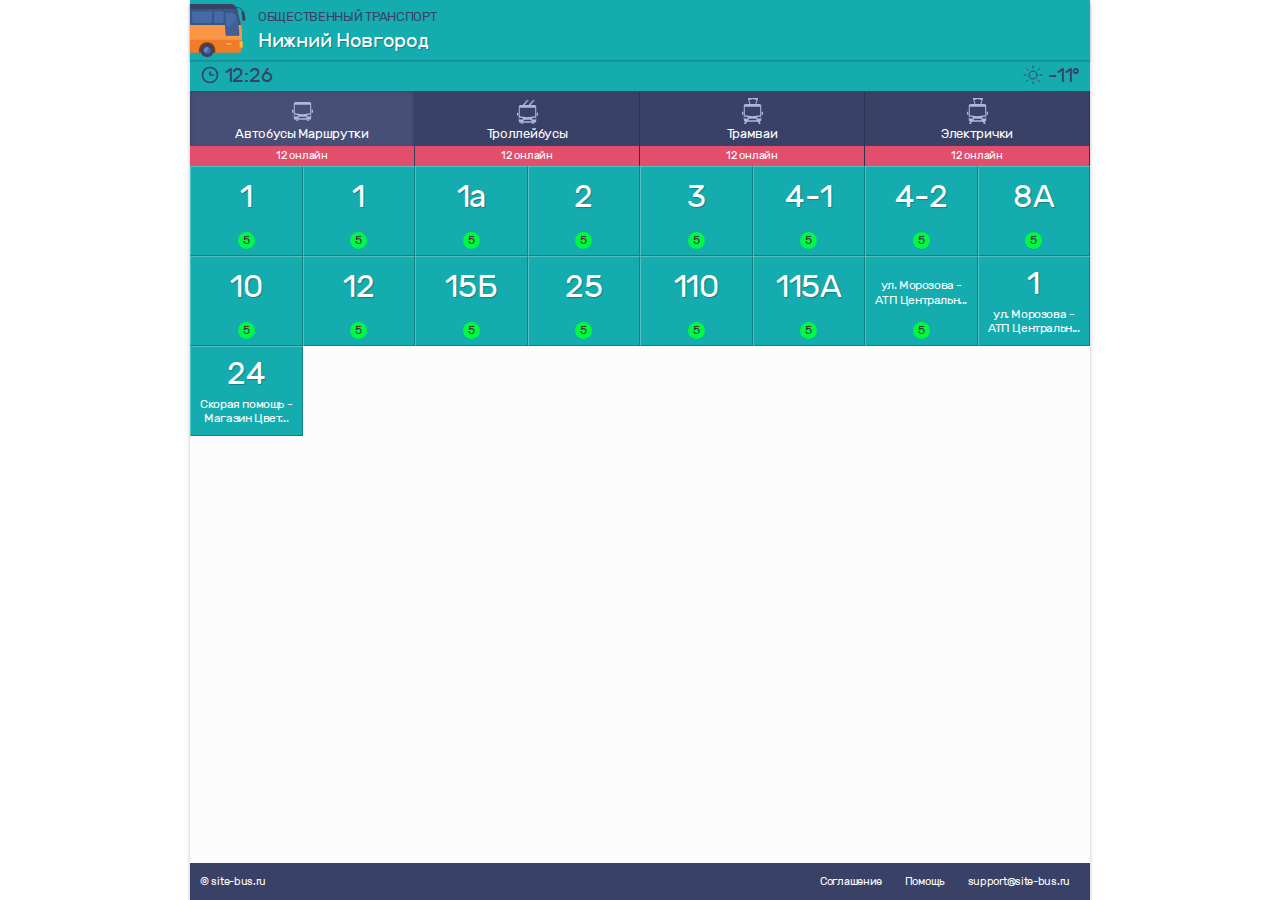
==== commit 2b2cd7ba: "all done" ====
--- a/index.html
+++ b/index.html
@@ -13,15 +13,15 @@
 
 </head>
 
-<body class="is_active">
+<body>
 	<div class="app">
 		<header class="header">
 			<div class="logo">
 				<img src="img/logo.svg" alt="logo">
-				<div class="logo-title">
+				<h1 class="logo-title">
 					<span class="logo__heading">Общественный транспорт</span>
 					<span class="logo__text">Нижний Новгород</span>
-				</div>
+				</h1>
 			</div>
 			<div class="header-info">
 				<span class="header-info__item">
@@ -33,61 +33,115 @@
 					-11°
 				</span>
 			</div>
-			<h1 class="title">
-				<span class="title__heading">Автобус <b>28</b></span>
-				<span class="title__address">АТП Центральная автостанция</span>
-				<span class="title__address">Магазин Цветы по центру</span>
-			</h1>
-			<div class="dropdown">
-				<button class="dropdown__btn">Другие направления маршрута</button>
-				<div class="dropdown-content">
-					<button class="dropdown__item">АТП Центральная автостанция - Магазин Цветы</button>
-					<button class="dropdown__item is_active">Магазин Цветы - АТП Центральная автостанция </button>
-					<button class="dropdown__item">АТП Центральная автостанция - Оздоровительный комплекс
-						"Сипайловский"</button>
-					<button class="dropdown__item">Скорая помощь - Магазин Цветы</button>
-
-				</div>
-			</div>
-			<nav class="nav">
-				<h2 class="nav__item is_active"><a href="#">Расписание</a></h2>
-				<h2 class="nav__item" data-modal="scheme"><a href="#">Онлайн схема</a></h2>
-				<h2 class="nav__item" data-modal="map"><a href="#">Онлайн карта</a></h2>
+			<nav class="navbar">
+				<a href="#" class="navbar-item is_active">
+					<img src="img/bus-1.svg" alt="">
+					<span class="navbar__text">Автобусы Маршрутки</span>
+					<span class="navbar__online">12 онлайн</span>
+				</a>
+				<a href="#" class="navbar-item">
+					<img src="img/bus-2.svg" alt="">
+					<span class="navbar__text">Троллейбусы</span>
+					<span class="navbar__online">12 онлайн</span>
+				</a>
+				<a href="#" class="navbar-item">
+					<img src="img/bus-3.svg" alt="">
+					<span class="navbar__text">Трамваи</span>
+					<span class="navbar__online">12 онлайн</span>
+				</a>
+				<a href="#" class="navbar-item">
+					<img src="img/bus-3.svg" alt="">
+					<span class="navbar__text">Электрички</span>
+					<span class="navbar__online">12 онлайн</span>
+				</a>
 			</nav>
 		</header>
 
-		<main class="stops-section">
-			<p class="stops__heading">Остановки:</p>
-			<ul class="stops">
-				<li class="stops-item">
-					<img src="img/bus_anim.svg" class="stops__bus" alt="bus">
-					<span class="stops__text">АТП Центральная автостанция и АТП Центральная автостанция</span>
-					<button class="btn" data-modal="route">Расписание</button>
-				</li>
-				<li class="stops-item">
-					<span class="stops__text">Скорая помощь</span>
-					<button class="btn" data-modal="route">Расписание</button>
-				</li>
-				<li class="stops-item">
-					<span class="stops__text">Оздоровительный комплекс "Сипайловский"</span>
-					<button class="btn" data-modal="route">Расписание</button>
-				</li>
-				<li class="stops-item --pink">
-					<a href="#" class="stops__link">Все остановки (21)</a>
-				</li>
-				<li class="stops-item">
-					<img src="img/bus_anim.svg" class="stops__bus" alt="bus">
-					<span class="stops__text">Скорая помощь</span>
-					<button class="btn" data-modal="route">Расписание</button>
-				</li>
-				<li class="stops-item">
-					<span class="stops__text">Скорая помощь</span>
-					<button class="btn" data-modal="route">Расписание</button>
-				</li>
-			</ul>
+		<main class="listing">
+			<a href="#" class="listing-item is_active">
+				<span class="listing__num">1</span>
+				<span class="listing__text"></span>
+				<span class="listing__online">5</span>
+			</a>
+			<a href="#" class="listing-item">
+				<span class="listing__num">1</span>
+				<span class="listing__text"></span>
+				<span class="listing__online">5</span>
+			</a>
+			<a href="#" class="listing-item">
+				<span class="listing__num">1а</span>
+				<span class="listing__text"></span>
+				<span class="listing__online">5</span>
+			</a>
+			<a href="#" class="listing-item">
+				<span class="listing__num">2</span>
+				<span class="listing__text"></span>
+				<span class="listing__online">5</span>
+			</a>
+			<a href="#" class="listing-item">
+				<span class="listing__num">3</span>
+				<span class="listing__text"></span>
+				<span class="listing__online">5</span>
+			</a>
+			<a href="#" class="listing-item">
+				<span class="listing__num">4-1</span>
+				<span class="listing__text"></span>
+				<span class="listing__online">5</span>
+			</a>
+			<a href="#" class="listing-item">
+				<span class="listing__num">4-2</span>
+				<span class="listing__text"></span>
+				<span class="listing__online">5</span>
+			</a>
+			<a href="#" class="listing-item">
+				<span class="listing__num">8А</span>
+				<span class="listing__text"></span>
+				<span class="listing__online">5</span>
+			</a>
+			<a href="#" class="listing-item">
+				<span class="listing__num">10</span>
+				<span class="listing__text"></span>
+				<span class="listing__online">5</span>
+			</a>
+			<a href="#" class="listing-item">
+				<span class="listing__num">12</span>
+				<span class="listing__text"></span>
+				<span class="listing__online">5</span>
+			</a>
+			<a href="#" class="listing-item">
+				<span class="listing__num">15Б</span>
+				<span class="listing__text"></span>
+				<span class="listing__online">5</span>
+			</a>
+			<a href="#" class="listing-item">
+				<span class="listing__num">25</span>
+				<span class="listing__text"></span>
+				<span class="listing__online">5</span>
+			</a>
+			<a href="#" class="listing-item">
+				<span class="listing__num">110</span>
+				<span class="listing__text"></span>
+				<span class="listing__online">5</span>
+			</a>
+			<a href="#" class="listing-item">
+				<span class="listing__num">115А</span>
+				<span class="listing__text"></span>
+				<span class="listing__online">5</span>
+			</a>
+			<a href="#" class="listing-item">
+				<span class="listing__text">ул. Морозова - АТП Центральн...</span>
+				<span class="listing__online">5</span>
+			</a>
+			<a href="#" class="listing-item">
+				<span class="listing__num">1</span>
+				<span class="listing__text">ул. Морозова - АТП Центральн...</span>
+			</a>
+			<a href="#" class="listing-item">
+				<span class="listing__num">24</span>
+				<span class="listing__text">Скорая помощь - Магазин Цвет...</span>
+			</a>
+
 		</main>
-
-		<img src="img/map.jpg" alt="map">
 
 		<footer class="footer">
 			<p class="footer-text">© site-bus.ru</p>
@@ -97,286 +151,7 @@
 				<a href="mailto:support@site-bus.ru">support@site-bus.ru</a>
 			</nav>
 		</footer>
-
 	</div>
-
-	<div class="modal" id="route">
-		<div class="modal-header">
-			<button class="modal__back"><img src="img/modal-back.svg" alt="back"></button>
-			<span class="modal__num">28</span>
-			<div class="modal-title">
-				<span class="modal__heading">Остановка Автостанция АТП</span>
-				<span class="modal__addres">
-					<img src="img/modal-arrow.svg" alt="modal">
-					в сторону Магазин
-				</span>
-			</div>
-		</div>
-		<nav class="nav">
-			<h2 class="nav__item is_active"><a href="#">Расписание</a></h2>
-			<h2 class="nav__item"><a href="#">Онлайн схема</a></h2>
-			<h2 class="nav__item"><a href="#">Онлайн карта</a></h2>
-		</nav>
-		<div class="tab">
-			<a href="#" class="tab__btn">ПТ</a>
-			<a href="#" class="tab__btn">ПН</a>
-			<a href="#" class="tab__btn">ВТ</a>
-			<a href="#" class="tab__btn is_active">СР</a>
-			<a href="#" class="tab__btn">ЧТ</a>
-			<a href="#" class="tab__btn">СБ</a>
-			<a href="#" class="tab__btn">ВС</a>
-		</div>
-		<table class="table">
-			<tr>
-				<th>час</th>
-				<th colspan="11">минуты</th>
-			</tr>
-			<tr>
-				<th>08</th>
-				<td class="table__fade">03</td>
-				<td class="table__fade">15</td>
-				<td class="table__fade">20</td>
-				<td class="table__fade">22</td>
-				<td class="table__fade">30</td>
-				<td class="table__fade">35</td>
-				<td class="table__fade">42</td>
-				<td class="table__fade">43</td>
-				<td class="table__fade">50</td>
-				<td class="table__fade">51</td>
-				<td class="table__fade">55</td>
-			</tr>
-			<tr>
-				<th>09</th>
-				<td class="table__fade">03</td>
-				<td class="table__fade">15</td>
-				<td class="table__fade">20</td>
-				<td class="is_active">20</td>
-				<td>30</td>
-				<td>35</td>
-				<td>42</td>
-				<td>43</td>
-				<td>50</td>
-				<td>51</td>
-				<td>55</td>
-			</tr>
-			<tr>
-				<th>19</th>
-				<td>03</td>
-				<td>15</td>
-				<td>20</td>
-				<td>20</td>
-				<td>30</td>
-				<td>35</td>
-				<td>42</td>
-				<td>43</td>
-				<td></td>
-				<td></td>
-				<td></td>
-			</tr>
-			<tr>
-				<th>19</th>
-				<td>03</td>
-				<td>15</td>
-				<td>20</td>
-				<td>20</td>
-				<td>30</td>
-				<td>35</td>
-				<td></td>
-				<td></td>
-				<td></td>
-				<td></td>
-				<td></td>
-			</tr>
-			<tr>
-				<th>19</th>
-				<td class="red">03</td>
-				<td>15</td>
-				<td>20</td>
-				<td></td>
-				<td></td>
-				<td></td>
-				<td></td>
-				<td></td>
-				<td></td>
-				<td></td>
-				<td></td>
-			</tr>
-		</table>
-		<div class="table-description">
-			<p class="table-description__text">
-				<span class="table-description__td is_active">15</span>
-				Время ближайшего транспорта
-			</p>
-			<p class="table-description__text">
-				<span class="table-description__td --fade">15</span>
-				Время прошедшего транспорта
-			</p>
-			<p class="table-description__text">
-				<span class="table-description__td red">15</span>
-				<span class="red">красное время:</span> маршрут следует до Автостанции
-			</p>
-		</div>
-	</div>
-
-	<div class="modal" id="scheme">
-		<div class="modal-header">
-			<button class="modal__back"><img src="img/modal-back.svg" alt="back"></button>
-			<span class="modal__num">28</span>
-			<div class="modal-title">
-				<span class="modal__heading">АТП Центральная автостанция - Магазин Цветы</span>
-			</div>
-		</div>
-		<p class="modal-online">
-			Троллейбусов онлайн <b>5</b>
-		</p>
-		<nav class="nav">
-			<h2 class="nav__item"><a href="#">Расписание</a></h2>
-			<h2 class="nav__item is_active" data-modal="scheme"><a href="#">Онлайн схема</a></h2>
-			<h2 class="nav__item"><a href="#">Онлайн карта</a></h2>
-		</nav>
-		<div class="scheme-section">
-			<ul class="scheme-list">
-				<li class="scheme-list-item">
-					<span class="scheme-list__text">
-						<b>Оздоровительный комплекс "Сипайловский"</b>
-					</span>
-				</li>
-				<li class="scheme-list-item">
-					<span class="scheme-list__text">Оздоровительный комплекс "Сипайловский"</span>
-				</li>
-				<li class="scheme-list-bus">
-					<img src="img/bus_anim.svg" class="scheme-list__img" alt="bus">
-					<span class="scheme-list__mark">
-						а855вв77 <br>
-						10 км/ч
-					</span>
-				</li>
-				<li class="scheme-list-item">
-					<span class="scheme-list__text">Оздоровительный комплекс "Сипайловский"</span>
-				</li>
-				<li class="scheme-list-item">
-					<span class="scheme-list__text">Скорая помощь</span>
-				</li>
-				<li class="scheme-list-item">
-					<span class="scheme-list__text">Скорая помощь</span>
-				</li>
-				<li class="scheme-list-item">
-					<span class="scheme-list__text">Скорая помощь</span>
-				</li>
-				<li class="scheme-list-item">
-					<span class="scheme-list__text">Скорая помощь</span>
-				</li>
-				<li class="scheme-list-item">
-					<span class="scheme-list__text">Скорая помощь</span>
-				</li>
-				<li class="scheme-list-item">
-					<span class="scheme-list__text">
-						<b>Оздоровительный комплекс "Сипайловский"</b>
-					</span>
-				</li>
-			</ul>
-			<ul class="scheme-list">
-				<li class="scheme-list-item">
-					<span class="scheme-list__text">
-						<b>Оздоровительный комплекс "Сипайловский"</b>
-					</span>
-				</li>
-				<li class="scheme-list-item">
-					<span class="scheme-list__text">Оздоровительный комплекс "Сипайловский"</span>
-				</li>
-				<li class="scheme-list-bus">
-					<img src="img/bus_anim.svg" class="scheme-list__img" alt="bus">
-					<span class="scheme-list__mark">
-						а855вв77 <br>
-						10 км/ч
-					</span>
-				</li>
-				<li class="scheme-list-item">
-					<span class="scheme-list__text">Оздоровительный комплекс "Сипайловский"</span>
-				</li>
-				<li class="scheme-list-item">
-					<span class="scheme-list__text">Скорая помощь</span>
-				</li>
-				<li class="scheme-list-item">
-					<span class="scheme-list__text">Скорая помощь</span>
-				</li>
-				<li class="scheme-list-item">
-					<span class="scheme-list__text">Скорая помощь</span>
-				</li>
-				<li class="scheme-list-item">
-					<span class="scheme-list__text">Скорая помощь</span>
-				</li>
-				<li class="scheme-list-item">
-					<span class="scheme-list__text">Скорая помощь</span>
-				</li>
-				<li class="scheme-list-item">
-					<span class="scheme-list__text">
-						<b>Оздоровительный комплекс "Сипайловский"</b>
-					</span>
-				</li>
-			</ul>
-			<ul class="scheme-list">
-				<li class="scheme-list-item">
-					<span class="scheme-list__text">
-						<b>Оздоровительный комплекс "Сипайловский"</b>
-					</span>
-				</li>
-				<li class="scheme-list-item">
-					<span class="scheme-list__text">Оздоровительный комплекс "Сипайловский"</span>
-				</li>
-				<li class="scheme-list-bus">
-					<img src="img/bus_anim.svg" class="scheme-list__img" alt="bus">
-					<span class="scheme-list__mark">
-						а855вв77 <br>
-						10 км/ч
-					</span>
-				</li>
-				<li class="scheme-list-item">
-					<span class="scheme-list__text">Оздоровительный комплекс "Сипайловский"</span>
-				</li>
-				<li class="scheme-list-item">
-					<span class="scheme-list__text">Скорая помощь</span>
-				</li>
-				<li class="scheme-list-item">
-					<span class="scheme-list__text">Скорая помощь</span>
-				</li>
-				<li class="scheme-list-item">
-					<span class="scheme-list__text">Скорая помощь</span>
-				</li>
-				<li class="scheme-list-item">
-					<span class="scheme-list__text">Скорая помощь</span>
-				</li>
-				<li class="scheme-list-item">
-					<span class="scheme-list__text">Скорая помощь</span>
-				</li>
-				<li class="scheme-list-item">
-					<span class="scheme-list__text">
-						<b>Оздоровительный комплекс "Сипайловский"</b>
-					</span>
-				</li>
-			</ul>
-		</div>
-	</div>
-
-	<div class="modal" id="map">
-		<div class="modal-header">
-			<button class="modal__back"><img src="img/modal-back.svg" alt="back"></button>
-			<span class="modal__num">28</span>
-			<div class="modal-title">
-				<span class="modal__heading">АТП Центральная автостанция - Магазин Цветы</span>
-			</div>
-		</div>
-		<p class="modal-update">
-			Троллейбусов онлайн
-			<span class="loader"><i></i></span>
-			<span class="loader2"></span>
-		</p>
-		<img src="img/map.jpg" alt="map">
-	</div>
-
-	<script src="js/jquery-3.7.1.min.js"></script>
-	<script src="js/script.js"></script>
-
 </body>
 
 </html>--- a/css/style.css
+++ b/css/style.css
@@ -1 +1 @@
-html{font-family:sans-serif;-ms-text-size-adjust:100%;-webkit-text-size-adjust:100%}body{margin:0}article,aside,details,figcaption,figure,footer,header,hgroup,main,nav,section,summary{display:block}audio,canvas,progress,video{display:inline-block;vertical-align:baseline}audio:not([controls]){display:none;height:0}[hidden],template{display:none}a{background:rgba(0,0,0,0)}a:active,a:hover{outline:0}abbr[title]{border-bottom:1px dotted}b,strong{font-weight:bold}dfn{font-style:italic}h1{font-size:2em;margin:.67em 0}mark{background:#ff0;color:#000}small{font-size:80%}sub,sup{font-size:75%;line-height:0;position:relative;vertical-align:baseline}sup{top:-0.5em}sub{bottom:-0.25em}img{border:0}svg:not(:root){overflow:hidden}figure{margin:1em 40px}hr{-moz-box-sizing:content-box;-webkit-box-sizing:content-box;box-sizing:content-box;height:0}pre{overflow:auto}code,kbd,pre,samp{font-family:monospace,monospace;font-size:1em}button,input,optgroup,select,textarea{color:inherit;font:inherit;margin:0}button{overflow:visible}button,select{text-transform:none}button,html input[type=button],input[type=reset],input[type=submit]{-webkit-appearance:button;cursor:pointer}button[disabled],html input[disabled]{cursor:default}button::-moz-focus-inner,input::-moz-focus-inner{border:0;padding:0}input{line-height:normal}input[type=checkbox],input[type=radio]{-webkit-box-sizing:border-box;-moz-box-sizing:border-box;box-sizing:border-box;padding:0}input[type=number]::-webkit-inner-spin-button,input[type=number]::-webkit-outer-spin-button{height:auto}input[type=search]{-webkit-appearance:textfield;-moz-box-sizing:content-box;-webkit-box-sizing:content-box;box-sizing:content-box}input[type=search]::-webkit-search-cancel-button,input[type=search]::-webkit-search-decoration{-webkit-appearance:none}legend{border:0;padding:0}textarea{overflow:auto}optgroup{font-weight:bold}table{border-collapse:collapse;border-spacing:0}td,th{padding:0}*{padding:0;margin:0;-webkit-box-sizing:border-box;-moz-box-sizing:border-box;box-sizing:border-box;border:none;outline:none;letter-spacing:-0.3px}:root{--prime: #14ACAF;--pink: #E44E6D;--orange: #ED7D2B;--blue: #394166;--light-green: #00F845;--dark-green: #04B400;--red: #FF0000;--gray: #D9D9D9;--white: white;--black: black}body{color:var(--blue);font-family:"Rubik",sans-serif}body.is_active{overflow:hidden}.app{min-height:100vh;position:relative;z-index:1;max-width:900px;margin:0 auto;display:-webkit-box;display:-webkit-flex;display:-moz-box;display:-ms-flexbox;display:flex;-webkit-box-orient:vertical;-webkit-box-direction:normal;-webkit-flex-direction:column;-moz-box-orient:vertical;-moz-box-direction:normal;-ms-flex-direction:column;flex-direction:column;-webkit-box-shadow:0px 4px 4px 0px rgba(0,0,0,.2509803922);-moz-box-shadow:0px 4px 4px 0px rgba(0,0,0,.2509803922);box-shadow:0px 4px 4px 0px rgba(0,0,0,.2509803922);background-color:#fff}@media screen and (min-width: 650px){.app{background-color:#fcfcfc}}h1{margin:0}img{max-width:100%}a,button{color:var(--black);text-decoration:none;-webkit-transition:all ease .3s;-o-transition:all ease .3s;-moz-transition:all ease .3s;transition:all ease .3s;background-color:rgba(0,0,0,0)}a:active,button:active{-webkit-transform:scale(0.96);-moz-transform:scale(0.96);-ms-transform:scale(0.96);-o-transform:scale(0.96);transform:scale(0.96)}a:hover,button:hover{opacity:.8}.btn{display:inline-block;padding:3px 6px;border:1px solid var(--blue);-webkit-border-radius:5px;-moz-border-radius:5px;border-radius:5px;font-size:11px;color:var(--blue)}b,strong{font-weight:500}.dropdown{display:block;-webkit-transition:all ease .3s;-o-transition:all ease .3s;-moz-transition:all ease .3s;transition:all ease .3s;background-color:var(--blue);width:100%;position:relative;z-index:999}.dropdown__btn{color:#bbb;display:inline-block;text-align:left;padding:8px 21px 8px 15px;background-repeat:no-repeat;background-position:center right;-webkit-background-size:12px auto;-moz-background-size:12px auto;-o-background-size:12px auto;background-size:12px auto;background-image:url("../img/dropdown-open.svg");margin-bottom:20px}.dropdown-content{display:none;position:absolute;top:100%;left:0;width:100%;z-index:999;background-color:var(--gray)}.dropdown__item{color:var(--white);padding:12px 15px 12px 53px;display:block;width:100%;text-align:left;border-top:1px solid silver;background-repeat:no-repeat;background-position:center left 25px}.dropdown__item.is_active{background-image:url("../img/dropdown-check.svg")}.dropdown.is_active{background-color:var(--gray)}.dropdown.is_active .dropdown__btn,.dropdown.is_active .dropdown__item{color:var(--blue)}.tab{display:-webkit-box;display:-webkit-flex;display:-moz-box;display:-ms-flexbox;display:flex;-webkit-box-pack:center;-webkit-justify-content:center;-moz-box-pack:center;-ms-flex-pack:center;justify-content:center;-webkit-box-align:stretch;-webkit-align-items:stretch;-moz-box-align:stretch;-ms-flex-align:stretch;align-items:stretch;gap:10px;margin:16px 0 20px}.tab__btn{background-color:var(--blue);color:var(--white);text-align:center;padding-top:12px;width:36px;height:36px;display:inline-block;text-align:center;font-size:11px}.tab__btn.is_active{pointer-events:none;-webkit-box-shadow:0px 0px 4px 0px rgba(0,0,0,.2509803922) inset;-moz-box-shadow:0px 0px 4px 0px rgba(0,0,0,.2509803922) inset;box-shadow:0px 0px 4px 0px rgba(0,0,0,.2509803922) inset;background-color:var(--pink)}.table{width:100%;margin:0 0 20px}.table td,.table th{text-align:center;font-size:15px;color:var(--blue);font-weight:normal;padding:1px 3px 1px;padding:8px 4px}.table td.is_active,.table th.is_active{background-color:var(--pink);color:var(--white)}.table tr{border-bottom:1px solid rgba(71,79,119,.3019607843)}.table tr:first-of-type th{background-color:var(--blue);color:var(--white)}.table tr th{min-width:64px;background-color:#f3f3f3}.table tr:nth-of-type(even){background-color:#f0f0f0}.table tr:nth-of-type(even) th{background-color:#d9d9d9}.table__fade{color:#ccc !important}.table-description{padding:0 15px}.table-description__text{font-size:14px;font-weight:400;line-height:16.59px;margin:0 0 10px;position:relative;z-index:1;padding:2px 0 2px 32px}.table-description__td{width:28px;min-height:20px;text-align:center;display:inline-block;padding:2px 4px;background-color:#f0f0f0;position:absolute;left:0;top:0}.table-description__td.is_active{background-color:var(--pink);color:var(--white)}.table-description__td.--fade{color:#ccc}.red{color:var(--red) !important}.loader{display:inline-block;display:none;position:relative;z-index:1;width:32px;margin:0 10px}.loader i{display:block;margin:0 auto;vertical-align:middle;width:8px;height:8px;background-color:#d9d9d9;-webkit-animation:loader 1s linear forwards infinite;-moz-animation:loader 1s linear forwards infinite;-o-animation:loader 1s linear forwards infinite;animation:loader 1s linear forwards infinite;-webkit-animation-delay:1s;-moz-animation-delay:1s;-o-animation-delay:1s;animation-delay:1s}.loader i::before,.loader i::after{content:"";display:inline-block;width:8px;height:8px;background-color:#d9d9d9;position:absolute;top:0;left:0;-webkit-animation:loader 1s linear forwards infinite;-moz-animation:loader 1s linear forwards infinite;-o-animation:loader 1s linear forwards infinite;animation:loader 1s linear forwards infinite}.loader i::after{left:auto;right:0;-webkit-animation-delay:2s;-moz-animation-delay:2s;-o-animation-delay:2s;animation-delay:2s}@-webkit-keyframes loader{0%,100%{background-color:#d9d9d9}50%{background-color:var(--blue)}}@-moz-keyframes loader{0%,100%{background-color:#d9d9d9}50%{background-color:var(--blue)}}@-o-keyframes loader{0%,100%{background-color:#d9d9d9}50%{background-color:var(--blue)}}@keyframes loader{0%,100%{background-color:#d9d9d9}50%{background-color:var(--blue)}}.loader2{width:60px;aspect-ratio:4;background:-webkit-radial-gradient(circle closest-side, #000 90%, rgba(0, 0, 0, 0)) 0/33.3333333333% 100% space;background:-moz-radial-gradient(circle closest-side, #000 90%, rgba(0, 0, 0, 0)) 0/33.3333333333% 100% space;background:-o-radial-gradient(circle closest-side, #000 90%, rgba(0, 0, 0, 0)) 0/33.3333333333% 100% space;background:radial-gradient(circle closest-side, #000 90%, rgba(0, 0, 0, 0)) 0/33.3333333333% 100% space;-webkit-clip-path:inset(0 100% 0 0);clip-path:inset(0 100% 0 0);-webkit-animation:l1 1s steps(4) infinite;-moz-animation:l1 1s steps(4) infinite;-o-animation:l1 1s steps(4) infinite;animation:l1 1s steps(4) infinite}@-webkit-keyframes l1{toclip-path:inset(0 -34% 0 0)}@-moz-keyframes l1{toclip-path:inset(0 -34% 0 0)}@-o-keyframes l1{toclip-path:inset(0 -34% 0 0)}@keyframes l1{toclip-path:inset(0 -34% 0 0)}.header{width:100%;margin:0;background-color:var(--prime)}.header-info{-webkit-box-pack:justify;-webkit-justify-content:space-between;-moz-box-pack:justify;-ms-flex-pack:justify;justify-content:space-between;padding:5px 10px 6px}.header-info__item{color:var(--blue);font-size:20px;line-height:100%}.header-info__item img{width:20px;display:inline-block;vertical-align:top}.header-info,.navbar,.navbar-item,.logo{display:-webkit-box;display:-webkit-flex;display:-moz-box;display:-ms-flexbox;display:flex;-webkit-box-align:stretch;-webkit-align-items:stretch;-moz-box-align:stretch;-ms-flex-align:stretch;align-items:stretch}.logo{gap:12px;-webkit-box-align:center;-webkit-align-items:center;-moz-box-align:center;-ms-flex-align:center;align-items:center;-webkit-box-shadow:0px 1px 2px 0px rgba(0,0,0,.2509803922);-moz-box-shadow:0px 1px 2px 0px rgba(0,0,0,.2509803922);box-shadow:0px 1px 2px 0px rgba(0,0,0,.2509803922)}.logo-title{font-weight:normal;margin:0}.logo__heading{text-transform:uppercase;color:var(--blue);font-weight:400;font-size:13px;display:block;margin:0 0 4px}.logo__text{font-size:20px;color:var(--white);display:block;text-shadow:1px 1px 1px rgba(0,0,0,.2509803922)}.navbar{list-style:none;background-color:var(--blue)}.navbar-item{width:100%;text-align:center;-webkit-box-orient:vertical;-webkit-box-direction:normal;-webkit-flex-direction:column;-moz-box-orient:vertical;-moz-box-direction:normal;-ms-flex-direction:column;flex-direction:column;background-color:var(--blue);color:var(--white);padding-top:7px;border-right:1px solid rgba(0,0,0,.2)}.navbar-item img{width:21px;height:26px;-o-object-fit:contain;object-fit:contain;-o-object-position:center center;object-position:center center;display:block;margin:0 auto 2px}.navbar-item:hover,.navbar-item.is_active{opacity:1;background-color:#474f77;-webkit-box-shadow:0px 0px 4px 0px rgba(0,0,0,.2509803922) inset;-moz-box-shadow:0px 0px 4px 0px rgba(0,0,0,.2509803922) inset;box-shadow:0px 0px 4px 0px rgba(0,0,0,.2509803922) inset}.navbar__text{font-size:13px;margin:0 auto 5px;padding:0 2px}.navbar__online{background-color:var(--pink);display:block;width:100%;margin-top:auto;padding:3px;font-size:11px;line-height:14px}.nav{display:-webkit-box;display:-webkit-flex;display:-moz-box;display:-ms-flexbox;display:flex;-webkit-box-align:center;-webkit-align-items:center;-moz-box-align:center;-ms-flex-align:center;align-items:center;text-align:center;width:100%;background-color:var(--gray)}.nav__item{width:100%;font-size:14px;line-height:16.59px;font-weight:400}.nav__item.is_active{pointer-events:none;color:var(--white);background-color:var(--orange)}.nav__item a{padding:9px;display:block;color:inherit}.modal{display:none;position:fixed;top:0;left:0;width:100%;z-index:99999;padding-bottom:50px;background-color:var(--white);height:100vh;max-width:900px;overflow-y:scroll;-ms-overflow-style:none;scrollbar-width:none}.modal::-webkit-scrollbar{display:none;width:0;height:0}@media screen and (min-width: 650px){.modal{left:50%;-webkit-transform:translateX(-50%);-moz-transform:translateX(-50%);-ms-transform:translateX(-50%);-o-transform:translateX(-50%);transform:translateX(-50%)}}.modal-online,.modal-update{padding:10px 15px;background-color:var(--dark-green);text-align:center;color:var(--white);font-size:14px;line-height:15px}.modal-online b,.modal-online strong,.modal-update b,.modal-update strong{font-weight:500}.modal-update{background-color:var(--pink)}.modal__back{position:absolute;left:0;height:68px;width:42px;text-align:center;z-index:1}.modal__num{font-size:32px;margin-right:8px;font-weight:700}.modal-header{padding:14px 10px 15px 42px;background-color:var(--blue);color:var(--white);display:-webkit-box;display:-webkit-flex;display:-moz-box;display:-ms-flexbox;display:flex;-webkit-box-align:center;-webkit-align-items:center;-moz-box-align:center;-ms-flex-align:center;align-items:center;padding-left:42px}.modal__heading{display:block;margin:0;font-size:16px;line-height:17px}.modal__addres{font-size:14px;line-height:14px;display:block;margin:8px 0 0;color:#f99746}.modal#map{display:block}.listing{display:-webkit-box;display:-webkit-flex;display:-moz-box;display:-ms-flexbox;display:flex;-webkit-flex-wrap:wrap;-ms-flex-wrap:wrap;flex-wrap:wrap}.listing-item{padding:7px 4px;display:-webkit-box;display:-webkit-flex;display:-moz-box;display:-ms-flexbox;display:flex;-webkit-box-pack:center;-webkit-justify-content:center;-moz-box-pack:center;-ms-flex-pack:center;justify-content:center;-webkit-box-align:center;-webkit-align-items:center;-moz-box-align:center;-ms-flex-align:center;align-items:center;-webkit-box-orient:vertical;-webkit-box-direction:normal;-webkit-flex-direction:column;-moz-box-orient:vertical;-moz-box-direction:normal;-ms-flex-direction:column;flex-direction:column;position:relative;z-index:1;text-align:center;color:#fff;width:25%;min-height:90px;background-color:var(--prime);-webkit-box-shadow:1px 1px 0px 0px rgba(255,255,255,.2509803922) inset,-1px -1px 0px 0px rgba(0,0,0,.2509803922) inset;-moz-box-shadow:1px 1px 0px 0px rgba(255,255,255,.2509803922) inset,-1px -1px 0px 0px rgba(0,0,0,.2509803922) inset;box-shadow:1px 1px 0px 0px rgba(255,255,255,.2509803922) inset,-1px -1px 0px 0px rgba(0,0,0,.2509803922) inset}.listing-item:hover{z-index:111;opacity:1;-webkit-box-shadow:0px 0px 5px 0px rgba(0,0,0,.3019607843) inset,-1px -1px 0px 0px rgba(0,0,0,.2509803922) inset;-moz-box-shadow:0px 0px 5px 0px rgba(0,0,0,.3019607843) inset,-1px -1px 0px 0px rgba(0,0,0,.2509803922) inset;box-shadow:0px 0px 5px 0px rgba(0,0,0,.3019607843) inset,-1px -1px 0px 0px rgba(0,0,0,.2509803922) inset}.listing__num{font-size:32px;line-height:32px;margin:auto 0;text-shadow:1px 1px 1px rgba(0,0,0,.2509803922)}.listing__text{margin:auto 0;font-size:12px;font-weight:400;line-height:14.22px;letter-spacing:-0.4px}.listing__online{color:#373737;background-color:var(--light-green);-webkit-border-radius:50%;-moz-border-radius:50%;border-radius:50%;width:17px;line-height:17px;height:17px;font-size:12px}@media screen and (max-width: 359px){.listing-item{width:33.33%}}@media screen and (min-width: 520px){.listing-item{width:20%}}@media screen and (min-width: 680px){.listing-item{width:12.5%}}.title{width:100%;background-color:var(--blue);color:var(--white);padding:15px 15px 0;font-weight:normal;line-height:0}.title__heading{font-weight:600;display:block;font-size:16px;line-height:18.96px;margin:0 0 2px}.title__heading b,.title__heading strong{font-size:24px}.title__address{display:inline;font-weight:normal;font-size:15px;line-height:120%}.title__address::after{content:"";width:12px;height:7px;margin:0 0 0 10px;vertical-align:middle;display:inline-block;background-image:url("../img/title-arrow.svg");background-repeat:no-repeat;background-position:center center}.title__address:last-of-type::after{display:none}.stops{padding-left:20px}.stops__heading{margin-bottom:11px;font-weight:500;font-size:14px}.stops-section{padding:22px 17px 0 33px;margin-bottom:60px}.stops-item{min-height:40px;-webkit-box-pack:justify;-webkit-justify-content:space-between;-moz-box-pack:justify;-ms-flex-pack:justify;justify-content:space-between;border-bottom:1px solid var(--prime);padding:4px 0;position:relative;z-index:1}.stops-item::before{content:"";display:inline-block;width:10px;height:10px;-webkit-box-sizing:border-box;-moz-box-sizing:border-box;box-sizing:border-box;border:2px solid var(--blue);background-color:#fff;-webkit-border-radius:50%;-moz-border-radius:50%;border-radius:50%;position:absolute;left:-20px;top:50%;-webkit-transform:translateY(-50%);-moz-transform:translateY(-50%);-ms-transform:translateY(-50%);-o-transform:translateY(-50%);transform:translateY(-50%);-webkit-box-shadow:0 0 0 4px var(--white);-moz-box-shadow:0 0 0 4px var(--white);box-shadow:0 0 0 4px var(--white)}.stops-item::after{content:"";display:block;width:2px;height:100%;background-color:var(--blue);position:absolute;top:45%;left:-16px;z-index:-11}.stops-item.--pink{color:var(--pink)}.stops-item.--pink::before{border-color:var(--pink)}.stops__link{font-size:14px;text-decoration:underline;color:var(--pink)}.stops__bus{width:16px;position:absolute;left:-42px;top:50%;-webkit-transform:translateY(-25%);-moz-transform:translateY(-25%);-ms-transform:translateY(-25%);-o-transform:translateY(-25%);transform:translateY(-25%)}.scheme-list-bus,.scheme-list-item,.stops-bus,.stops-item{min-height:40px;display:-webkit-box;display:-webkit-flex;display:-moz-box;display:-ms-flexbox;display:flex;-webkit-box-align:center;-webkit-align-items:center;-moz-box-align:center;-ms-flex-align:center;align-items:center;padding:4px 0;position:relative;z-index:1}.scheme-list-bus::before,.scheme-list-item::before,.stops-bus::before,.stops-item::before{content:"";display:inline-block;width:10px;height:10px;-webkit-box-sizing:border-box;-moz-box-sizing:border-box;box-sizing:border-box;border:2px solid var(--blue);background-color:#fff;-webkit-border-radius:50%;-moz-border-radius:50%;border-radius:50%;position:absolute;left:-20px;top:50%;-webkit-transform:translateY(-50%);-moz-transform:translateY(-50%);-ms-transform:translateY(-50%);-o-transform:translateY(-50%);transform:translateY(-50%);-webkit-box-shadow:0 0 0 4px var(--white);-moz-box-shadow:0 0 0 4px var(--white);box-shadow:0 0 0 4px var(--white)}.scheme-list-bus::after,.scheme-list-item::after,.stops-bus::after,.stops-item::after{content:"";display:block;width:2px;height:100%;background-color:var(--blue);position:absolute;top:45%;left:-16px;z-index:-11}.scheme-list-bus:last-of-type::after,.scheme-list-item:last-of-type::after,.stops-bus:last-of-type::after,.stops-item:last-of-type::after{display:none}.scheme-list__text,.stops__text{font-size:14px;font-weight:400;line-height:16px}.scheme-section{padding:20px;display:-webkit-box;display:-webkit-flex;display:-moz-box;display:-ms-flexbox;display:flex;-webkit-flex-wrap:wrap;-ms-flex-wrap:wrap;flex-wrap:wrap;-webkit-box-pack:justify;-webkit-justify-content:space-between;-moz-box-pack:justify;-ms-flex-pack:justify;justify-content:space-between;gap:38px 20px}.scheme-list{width:38%;max-width:166px;padding-left:20px}.scheme-list:nth-child(even){margin:0 auto}.scheme-list-item{min-height:30px}.scheme-list__text{font-size:10px;line-height:11.85px}.scheme-list__img{width:16px;position:absolute;left:-23px;background-color:#fff;z-index:1111}.scheme-list-bus{min-height:20px}.scheme-list__mark{font-size:8px;padding:2px 8px;background-color:var(--blue);color:var(--white)}.footer{margin-top:auto;background-color:var(--blue);color:var(--white);display:-webkit-box;display:-webkit-flex;display:-moz-box;display:-ms-flexbox;display:flex;-webkit-box-align:center;-webkit-align-items:center;-moz-box-align:center;-ms-flex-align:center;align-items:center;-webkit-box-pack:center;-webkit-justify-content:center;-moz-box-pack:center;-ms-flex-pack:center;justify-content:center;font-size:11px;padding:0 10px}.footer-text{margin-right:auto}.footer a{color:var(--white);display:inline-block;font-size:11px;padding:12px 10px}/*# sourceMappingURL=style.css.map */+html{font-family:sans-serif;-ms-text-size-adjust:100%;-webkit-text-size-adjust:100%}body{margin:0}article,aside,details,figcaption,figure,footer,header,hgroup,main,nav,section,summary{display:block}audio,canvas,progress,video{display:inline-block;vertical-align:baseline}audio:not([controls]){display:none;height:0}[hidden],template{display:none}a{background:rgba(0,0,0,0)}a:active,a:hover{outline:0}abbr[title]{border-bottom:1px dotted}b,strong{font-weight:bold}dfn{font-style:italic}h1{font-size:2em;margin:.67em 0}mark{background:#ff0;color:#000}small{font-size:80%}sub,sup{font-size:75%;line-height:0;position:relative;vertical-align:baseline}sup{top:-0.5em}sub{bottom:-0.25em}img{border:0}svg:not(:root){overflow:hidden}figure{margin:1em 40px}hr{-moz-box-sizing:content-box;-webkit-box-sizing:content-box;box-sizing:content-box;height:0}pre{overflow:auto}code,kbd,pre,samp{font-family:monospace,monospace;font-size:1em}button,input,optgroup,select,textarea{color:inherit;font:inherit;margin:0}button{overflow:visible}button,select{text-transform:none}button,html input[type=button],input[type=reset],input[type=submit]{-webkit-appearance:button;cursor:pointer}button[disabled],html input[disabled]{cursor:default}button::-moz-focus-inner,input::-moz-focus-inner{border:0;padding:0}input{line-height:normal}input[type=checkbox],input[type=radio]{-webkit-box-sizing:border-box;-moz-box-sizing:border-box;box-sizing:border-box;padding:0}input[type=number]::-webkit-inner-spin-button,input[type=number]::-webkit-outer-spin-button{height:auto}input[type=search]{-webkit-appearance:textfield;-moz-box-sizing:content-box;-webkit-box-sizing:content-box;box-sizing:content-box}input[type=search]::-webkit-search-cancel-button,input[type=search]::-webkit-search-decoration{-webkit-appearance:none}legend{border:0;padding:0}textarea{overflow:auto}optgroup{font-weight:bold}table{border-collapse:collapse;border-spacing:0}td,th{padding:0}*{padding:0;margin:0;-webkit-box-sizing:border-box;-moz-box-sizing:border-box;box-sizing:border-box;border:none;outline:none;letter-spacing:-0.3px}:root{--prime: #14ACAF;--pink: #E44E6D;--orange: #ED7D2B;--blue: #394166;--light-green: #00F845;--dark-green: #04B400;--red: #FF0000;--gray: #D9D9D9;--white: white;--black: black}body{color:var(--blue);font-family:"Rubik",sans-serif}body.is_active{overflow:hidden}.app{min-height:100vh;position:relative;z-index:1;max-width:900px;margin:0 auto;display:-webkit-box;display:-webkit-flex;display:-moz-box;display:-ms-flexbox;display:flex;-webkit-box-orient:vertical;-webkit-box-direction:normal;-webkit-flex-direction:column;-moz-box-orient:vertical;-moz-box-direction:normal;-ms-flex-direction:column;flex-direction:column;-webkit-box-shadow:0px 4px 4px 0px rgba(0,0,0,.2509803922);-moz-box-shadow:0px 4px 4px 0px rgba(0,0,0,.2509803922);box-shadow:0px 4px 4px 0px rgba(0,0,0,.2509803922);background-color:#fff}@media screen and (min-width: 650px){.app{background-color:#fcfcfc}}h1{margin:0}img{max-width:100%}a,button{color:var(--black);text-decoration:none;-webkit-transition:all ease .3s;-o-transition:all ease .3s;-moz-transition:all ease .3s;transition:all ease .3s;background-color:rgba(0,0,0,0)}a:active,button:active{-webkit-transform:scale(0.96);-moz-transform:scale(0.96);-ms-transform:scale(0.96);-o-transform:scale(0.96);transform:scale(0.96)}a:hover,button:hover{opacity:.8}.btn{display:inline-block;padding:3px 6px;border:1px solid var(--blue);-webkit-border-radius:5px;-moz-border-radius:5px;border-radius:5px;font-size:11px;color:var(--blue)}b,strong{font-weight:500}.dropdown{display:block;-webkit-transition:all ease .3s;-o-transition:all ease .3s;-moz-transition:all ease .3s;transition:all ease .3s;background-color:var(--blue);width:100%;position:relative;z-index:999}.dropdown__btn{color:#bbb;display:inline-block;text-align:left;padding:8px 21px 8px 15px;background-repeat:no-repeat;background-position:center right;-webkit-background-size:12px auto;-moz-background-size:12px auto;-o-background-size:12px auto;background-size:12px auto;background-image:url("../img/dropdown-open.svg");margin-bottom:20px}.dropdown-content{display:none;position:absolute;top:100%;left:0;width:100%;z-index:999;background-color:var(--gray)}.dropdown__item{color:var(--white);padding:12px 15px 12px 53px;display:block;width:100%;text-align:left;border-top:1px solid silver;background-repeat:no-repeat;background-position:center left 25px}.dropdown__item.is_active{background-image:url("../img/dropdown-check.svg")}.dropdown.is_active{background-color:var(--gray)}.dropdown.is_active .dropdown__btn,.dropdown.is_active .dropdown__item{color:var(--blue)}.tab{display:-webkit-box;display:-webkit-flex;display:-moz-box;display:-ms-flexbox;display:flex;-webkit-box-pack:center;-webkit-justify-content:center;-moz-box-pack:center;-ms-flex-pack:center;justify-content:center;-webkit-box-align:stretch;-webkit-align-items:stretch;-moz-box-align:stretch;-ms-flex-align:stretch;align-items:stretch;gap:10px;margin:16px 0 20px}.tab__btn{background-color:var(--blue);color:var(--white);text-align:center;padding-top:12px;width:36px;height:36px;display:inline-block;text-align:center;font-size:11px}.tab__btn.is_active{pointer-events:none;-webkit-box-shadow:0px 0px 4px 0px rgba(0,0,0,.2509803922) inset;-moz-box-shadow:0px 0px 4px 0px rgba(0,0,0,.2509803922) inset;box-shadow:0px 0px 4px 0px rgba(0,0,0,.2509803922) inset;background-color:var(--pink)}.table{width:100%;margin:0 0 20px}.table td,.table th{text-align:center;font-size:15px;color:var(--blue);font-weight:normal;padding:1px 3px 1px;padding:8px 4px}.table td.is_active,.table th.is_active{background-color:var(--pink);color:var(--white)}.table tr{border-bottom:1px solid rgba(71,79,119,.3019607843)}.table tr:first-of-type th{background-color:var(--blue);color:var(--white)}.table tr th{min-width:64px;background-color:#f3f3f3}.table tr:nth-of-type(even){background-color:#f0f0f0}.table tr:nth-of-type(even) th{background-color:#d9d9d9}.table__fade{color:#ccc !important}.table-description{padding:0 15px}.table-description__text{font-size:14px;font-weight:400;line-height:16.59px;margin:0 0 10px;position:relative;z-index:1;padding:2px 0 2px 32px}.table-description__td{width:28px;min-height:20px;text-align:center;display:inline-block;padding:2px 4px;background-color:#f0f0f0;position:absolute;left:0;top:0}.table-description__td.is_active{background-color:var(--pink);color:var(--white)}.table-description__td.--fade{color:#ccc}.red{color:var(--red) !important}.loader{display:inline-block;margin:0 10px;width:32px;height:8px;-webkit-mask:-webkit-gradient(linear, left top, right top, color-stop(70%, var(--blue)), color-stop(0, rgba(0, 0, 0, 0))) left/33.33% 100%;-webkit-mask:-webkit-linear-gradient(left, var(--blue) 70%, rgba(0, 0, 0, 0) 0) left/33.33% 100%;background:-webkit-gradient(linear, left top, left bottom, color-stop(0, var(--blue))) left 0% top 0/30% 100% no-repeat #d9d9d9;background:-webkit-linear-gradient(var(--blue) 0 0) left 0% top 0/30% 100% no-repeat #d9d9d9;background:-moz-linear-gradient(var(--blue) 0 0) left 0% top 0/30% 100% no-repeat #d9d9d9;background:-o-linear-gradient(var(--blue) 0 0) left 0% top 0/30% 100% no-repeat #d9d9d9;background:linear-gradient(var(--blue) 0 0) left 0% top 0/30% 100% no-repeat #d9d9d9;-webkit-animation:l7 .7s infinite steps(3);-moz-animation:l7 .7s infinite steps(3);-o-animation:l7 .7s infinite steps(3);animation:l7 .7s infinite steps(3)}@-webkit-keyframes l7{100%{background-position:right -30% top 0}}@-moz-keyframes l7{100%{background-position:right -30% top 0}}@-o-keyframes l7{100%{background-position:right -30% top 0}}@keyframes l7{100%{background-position:right -30% top 0}}.header{width:100%;margin:0;background-color:var(--prime)}.header-info{-webkit-box-pack:justify;-webkit-justify-content:space-between;-moz-box-pack:justify;-ms-flex-pack:justify;justify-content:space-between;padding:5px 10px 6px}.header-info__item{color:var(--blue);font-size:20px;line-height:100%}.header-info__item img{width:20px;display:inline-block;vertical-align:top}.header-info,.navbar,.navbar-item,.logo{display:-webkit-box;display:-webkit-flex;display:-moz-box;display:-ms-flexbox;display:flex;-webkit-box-align:stretch;-webkit-align-items:stretch;-moz-box-align:stretch;-ms-flex-align:stretch;align-items:stretch}.logo{gap:12px;-webkit-box-align:center;-webkit-align-items:center;-moz-box-align:center;-ms-flex-align:center;align-items:center;-webkit-box-shadow:0px 1px 2px 0px rgba(0,0,0,.2509803922);-moz-box-shadow:0px 1px 2px 0px rgba(0,0,0,.2509803922);box-shadow:0px 1px 2px 0px rgba(0,0,0,.2509803922)}.logo-title{font-weight:normal;margin:0}.logo__heading{text-transform:uppercase;color:var(--blue);font-weight:400;font-size:13px;display:block;margin:0 0 4px}.logo__text{font-size:20px;color:var(--white);display:block;text-shadow:1px 1px 1px rgba(0,0,0,.2509803922)}.navbar{list-style:none;background-color:var(--blue)}.navbar-item{width:100%;text-align:center;-webkit-box-orient:vertical;-webkit-box-direction:normal;-webkit-flex-direction:column;-moz-box-orient:vertical;-moz-box-direction:normal;-ms-flex-direction:column;flex-direction:column;background-color:var(--blue);color:var(--white);padding-top:7px;border-right:1px solid rgba(0,0,0,.2)}.navbar-item img{width:21px;height:26px;-o-object-fit:contain;object-fit:contain;-o-object-position:center center;object-position:center center;display:block;margin:0 auto 2px}.navbar-item:hover,.navbar-item.is_active{opacity:1;background-color:#474f77;-webkit-box-shadow:0px 0px 4px 0px rgba(0,0,0,.2509803922) inset;-moz-box-shadow:0px 0px 4px 0px rgba(0,0,0,.2509803922) inset;box-shadow:0px 0px 4px 0px rgba(0,0,0,.2509803922) inset}.navbar__text{font-size:13px;margin:0 auto 5px;padding:0 2px}.navbar__online{background-color:var(--pink);display:block;width:100%;margin-top:auto;padding:3px;font-size:11px;line-height:14px}.nav{display:-webkit-box;display:-webkit-flex;display:-moz-box;display:-ms-flexbox;display:flex;-webkit-box-align:center;-webkit-align-items:center;-moz-box-align:center;-ms-flex-align:center;align-items:center;text-align:center;width:100%;background-color:var(--gray)}.nav__item{width:100%;font-size:14px;line-height:16.59px;font-weight:400}.nav__item.is_active{pointer-events:none;color:var(--white);background-color:var(--orange)}.nav__item a{padding:9px;display:block;color:inherit}.modal{display:none;position:fixed;top:0;left:0;width:100%;z-index:99999;padding-bottom:50px;background-color:var(--white);height:100vh;max-width:900px;overflow-y:scroll;-ms-overflow-style:none;scrollbar-width:none}.modal::-webkit-scrollbar{display:none;width:0;height:0}@media screen and (min-width: 650px){.modal{left:50%;-webkit-transform:translateX(-50%);-moz-transform:translateX(-50%);-ms-transform:translateX(-50%);-o-transform:translateX(-50%);transform:translateX(-50%)}}.modal-online,.modal-update{padding:10px 15px;background-color:var(--dark-green);text-align:center;color:var(--white);font-size:14px;line-height:15px}.modal-online b,.modal-online strong,.modal-update b,.modal-update strong{font-weight:500}.modal-update{background-color:var(--pink)}.modal__back{position:absolute;left:0;height:68px;width:42px;text-align:center;z-index:1}.modal__num{font-size:32px;margin-right:8px;font-weight:700}.modal-header{padding:14px 10px 15px 42px;background-color:var(--blue);color:var(--white);display:-webkit-box;display:-webkit-flex;display:-moz-box;display:-ms-flexbox;display:flex;-webkit-box-align:center;-webkit-align-items:center;-moz-box-align:center;-ms-flex-align:center;align-items:center;padding-left:42px}.modal__heading{display:block;margin:0;font-size:16px;line-height:17px}.modal__addres{font-size:14px;line-height:14px;display:block;margin:8px 0 0;color:#f99746}.modal-map{display:block;width:100%;height:100%;-o-object-fit:cover;object-fit:cover}.listing{display:-webkit-box;display:-webkit-flex;display:-moz-box;display:-ms-flexbox;display:flex;-webkit-flex-wrap:wrap;-ms-flex-wrap:wrap;flex-wrap:wrap}.listing-item{padding:7px 4px;display:-webkit-box;display:-webkit-flex;display:-moz-box;display:-ms-flexbox;display:flex;-webkit-box-pack:center;-webkit-justify-content:center;-moz-box-pack:center;-ms-flex-pack:center;justify-content:center;-webkit-box-align:center;-webkit-align-items:center;-moz-box-align:center;-ms-flex-align:center;align-items:center;-webkit-box-orient:vertical;-webkit-box-direction:normal;-webkit-flex-direction:column;-moz-box-orient:vertical;-moz-box-direction:normal;-ms-flex-direction:column;flex-direction:column;position:relative;z-index:1;text-align:center;color:#fff;width:25%;min-height:90px;background-color:var(--prime);-webkit-box-shadow:1px 1px 0px 0px rgba(255,255,255,.2509803922) inset,-1px -1px 0px 0px rgba(0,0,0,.2509803922) inset;-moz-box-shadow:1px 1px 0px 0px rgba(255,255,255,.2509803922) inset,-1px -1px 0px 0px rgba(0,0,0,.2509803922) inset;box-shadow:1px 1px 0px 0px rgba(255,255,255,.2509803922) inset,-1px -1px 0px 0px rgba(0,0,0,.2509803922) inset}.listing-item:hover{z-index:111;opacity:1;-webkit-box-shadow:0px 0px 5px 0px rgba(0,0,0,.3019607843) inset,-1px -1px 0px 0px rgba(0,0,0,.2509803922) inset;-moz-box-shadow:0px 0px 5px 0px rgba(0,0,0,.3019607843) inset,-1px -1px 0px 0px rgba(0,0,0,.2509803922) inset;box-shadow:0px 0px 5px 0px rgba(0,0,0,.3019607843) inset,-1px -1px 0px 0px rgba(0,0,0,.2509803922) inset}.listing__num{font-size:32px;line-height:32px;margin:auto 0;text-shadow:1px 1px 1px rgba(0,0,0,.2509803922)}.listing__text{margin:auto 0;font-size:12px;font-weight:400;line-height:14.22px;letter-spacing:-0.4px}.listing__online{color:#373737;background-color:var(--light-green);-webkit-border-radius:50%;-moz-border-radius:50%;border-radius:50%;width:17px;line-height:17px;height:17px;font-size:12px}@media screen and (max-width: 359px){.listing-item{width:33.33%}}@media screen and (min-width: 520px){.listing-item{width:20%}}@media screen and (min-width: 680px){.listing-item{width:12.5%}}.title{width:100%;background-color:var(--blue);color:var(--white);padding:15px 15px 0;font-weight:normal;line-height:0}.title__heading{font-weight:600;display:block;font-size:16px;line-height:18.96px;margin:0 0 2px}.title__heading b,.title__heading strong{font-size:24px}.title__address{display:inline;font-weight:normal;font-size:15px;line-height:120%}.title__address::after{content:"";width:12px;height:7px;margin:0 0 0 10px;vertical-align:middle;display:inline-block;background-image:url("../img/title-arrow.svg");background-repeat:no-repeat;background-position:center center}.title__address:last-of-type::after{display:none}.stops{padding-left:20px}.stops__heading{margin-bottom:11px;font-weight:500;font-size:14px}.stops-section{padding:22px 17px 0 33px;margin-bottom:60px}.stops-item{min-height:40px;-webkit-box-pack:justify;-webkit-justify-content:space-between;-moz-box-pack:justify;-ms-flex-pack:justify;justify-content:space-between;border-bottom:1px solid var(--prime);padding:4px 0;position:relative;z-index:1}.stops-item::before{content:"";display:inline-block;width:10px;height:10px;-webkit-box-sizing:border-box;-moz-box-sizing:border-box;box-sizing:border-box;border:2px solid var(--blue);background-color:#fff;-webkit-border-radius:50%;-moz-border-radius:50%;border-radius:50%;position:absolute;left:-20px;top:50%;-webkit-transform:translateY(-50%);-moz-transform:translateY(-50%);-ms-transform:translateY(-50%);-o-transform:translateY(-50%);transform:translateY(-50%);-webkit-box-shadow:0 0 0 4px var(--white);-moz-box-shadow:0 0 0 4px var(--white);box-shadow:0 0 0 4px var(--white)}.stops-item::after{content:"";display:block;width:2px;height:100%;background-color:var(--blue);position:absolute;top:45%;left:-16px;z-index:-11}.stops-item.--pink{color:var(--pink)}.stops-item.--pink::before{border-color:var(--pink)}.stops__link{font-size:14px;text-decoration:underline;color:var(--pink)}.stops__bus{width:16px;position:absolute;left:-42px;top:50%;-webkit-transform:translateY(-25%);-moz-transform:translateY(-25%);-ms-transform:translateY(-25%);-o-transform:translateY(-25%);transform:translateY(-25%)}.scheme-list-bus,.scheme-list-item,.stops-bus,.stops-item{min-height:40px;display:-webkit-box;display:-webkit-flex;display:-moz-box;display:-ms-flexbox;display:flex;-webkit-box-align:center;-webkit-align-items:center;-moz-box-align:center;-ms-flex-align:center;align-items:center;padding:4px 0;position:relative;z-index:1}.scheme-list-bus::before,.scheme-list-item::before,.stops-bus::before,.stops-item::before{content:"";display:inline-block;width:10px;height:10px;-webkit-box-sizing:border-box;-moz-box-sizing:border-box;box-sizing:border-box;border:2px solid var(--blue);background-color:#fff;-webkit-border-radius:50%;-moz-border-radius:50%;border-radius:50%;position:absolute;left:-20px;top:50%;-webkit-transform:translateY(-50%);-moz-transform:translateY(-50%);-ms-transform:translateY(-50%);-o-transform:translateY(-50%);transform:translateY(-50%);-webkit-box-shadow:0 0 0 4px var(--white);-moz-box-shadow:0 0 0 4px var(--white);box-shadow:0 0 0 4px var(--white)}.scheme-list-bus::after,.scheme-list-item::after,.stops-bus::after,.stops-item::after{content:"";display:block;width:2px;height:100%;background-color:var(--blue);position:absolute;top:45%;left:-16px;z-index:-11}.scheme-list-bus:last-of-type::after,.scheme-list-item:last-of-type::after,.stops-bus:last-of-type::after,.stops-item:last-of-type::after{display:none}.scheme-list__text,.stops__text{font-size:14px;font-weight:400;line-height:16px}.scheme-section{padding:20px;display:-webkit-box;display:-webkit-flex;display:-moz-box;display:-ms-flexbox;display:flex;-webkit-flex-wrap:wrap;-ms-flex-wrap:wrap;flex-wrap:wrap;-webkit-box-pack:justify;-webkit-justify-content:space-between;-moz-box-pack:justify;-ms-flex-pack:justify;justify-content:space-between;gap:38px 20px}.scheme-list{width:38%;max-width:166px;padding-left:20px}.scheme-list:nth-child(even){margin:0 auto}.scheme-list-item{min-height:30px}.scheme-list__text{font-size:10px;line-height:11.85px}.scheme-list__img{width:16px;position:absolute;left:-23px;background-color:#fff;z-index:1111}.scheme-list-bus{min-height:20px}.scheme-list__mark{font-size:8px;padding:2px 8px;background-color:var(--blue);color:var(--white)}.footer{margin-top:auto;background-color:var(--blue);color:var(--white);display:-webkit-box;display:-webkit-flex;display:-moz-box;display:-ms-flexbox;display:flex;-webkit-box-align:center;-webkit-align-items:center;-moz-box-align:center;-ms-flex-align:center;align-items:center;-webkit-box-pack:center;-webkit-justify-content:center;-moz-box-pack:center;-ms-flex-pack:center;justify-content:center;font-size:11px;padding:0 10px}.footer-text{margin-right:auto}.footer a{color:var(--white);display:inline-block;font-size:11px;padding:12px 10px}/*# sourceMappingURL=style.css.map */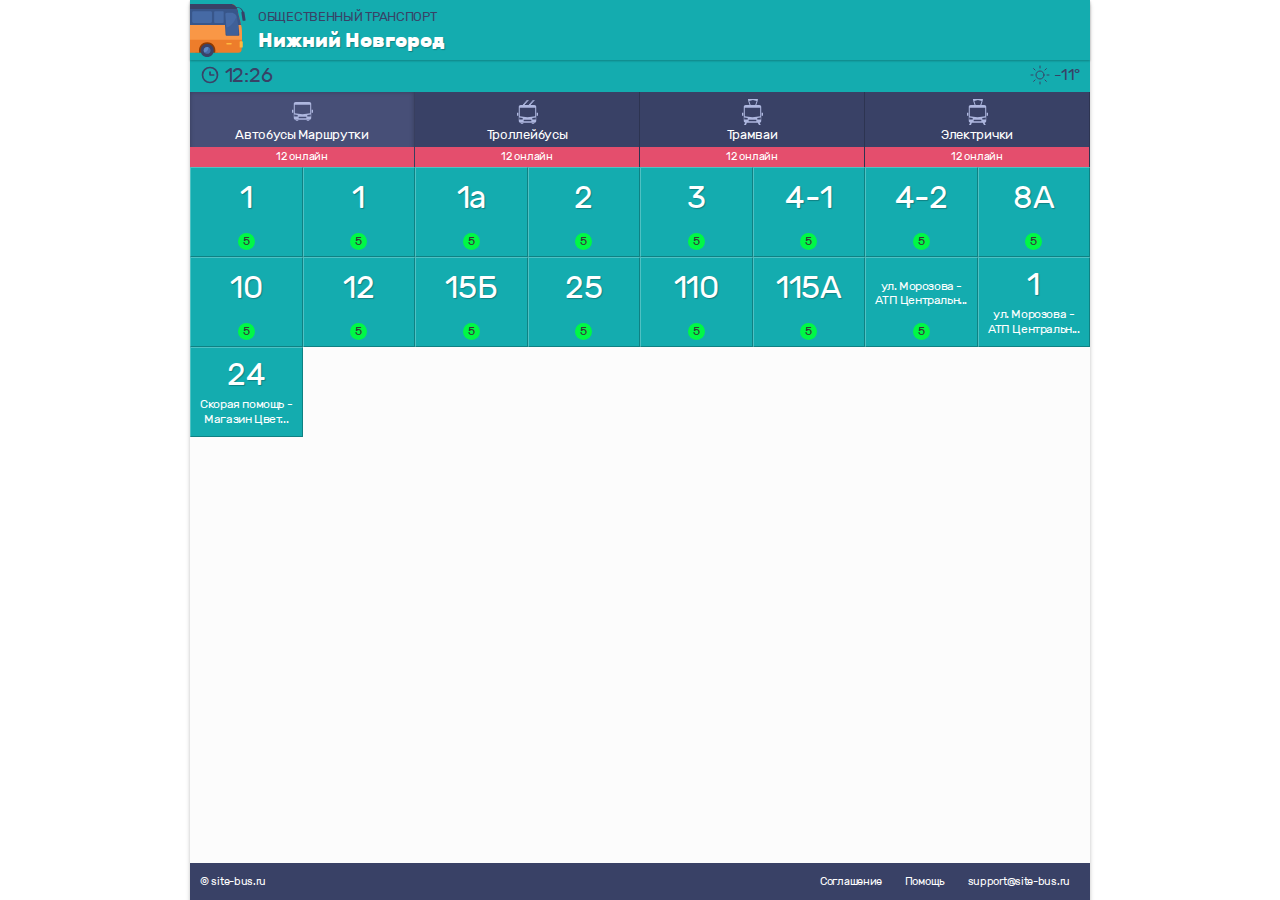
==== commit 696dacc2: "new fix" ====
--- a/index.html
+++ b/index.html
@@ -16,131 +16,128 @@
 <body>
 	<div class="app">
 		<header class="header">
-			<div class="logo">
+			<a href="index.html" class="logo">
 				<img src="img/logo.svg" alt="logo">
 				<h1 class="logo-title">
 					<span class="logo__heading">Общественный транспорт</span>
 					<span class="logo__text">Нижний Новгород</span>
 				</h1>
-			</div>
+			</a>
 			<div class="header-info">
-				<span class="header-info__item">
-					<img src="img/time.svg" alt="time">
-					12:26
+				<span class="header-info__time">
+					<img src="img/time.svg" alt="time"> 12:26
 				</span>
-				<span class="header-info__item">
-					<img src="img/sun.svg" alt="sun">
-					-11°
+				<span class="header-info__weather">
+					<img src="img/sun.svg" alt="weather"> -11°
 				</span>
 			</div>
 			<nav class="navbar">
-				<a href="#" class="navbar-item is_active">
-					<img src="img/bus-1.svg" alt="">
+				<button class="navbar-item is_active">
+					<img src="img/bus-1.svg" alt="img">
 					<span class="navbar__text">Автобусы Маршрутки</span>
 					<span class="navbar__online">12 онлайн</span>
-				</a>
-				<a href="#" class="navbar-item">
-					<img src="img/bus-2.svg" alt="">
+				</button>
+				<button class="navbar-item">
+					<img src="img/bus-2.svg" alt="img">
 					<span class="navbar__text">Троллейбусы</span>
 					<span class="navbar__online">12 онлайн</span>
-				</a>
-				<a href="#" class="navbar-item">
-					<img src="img/bus-3.svg" alt="">
+				</button>
+				<button class="navbar-item">
+					<img src="img/bus-3.svg" alt="img">
 					<span class="navbar__text">Трамваи</span>
 					<span class="navbar__online">12 онлайн</span>
-				</a>
-				<a href="#" class="navbar-item">
-					<img src="img/bus-3.svg" alt="">
+				</button>
+				<button class="navbar-item">
+					<img src="img/bus-3.svg" alt="img">
 					<span class="navbar__text">Электрички</span>
 					<span class="navbar__online">12 онлайн</span>
-				</a>
+				</button>
 			</nav>
 		</header>
 
 		<main class="listing">
-			<a href="#" class="listing-item is_active">
+			<a href="./route.html" class="listing-item is_active">
 				<span class="listing__num">1</span>
 				<span class="listing__text"></span>
 				<span class="listing__online">5</span>
 			</a>
-			<a href="#" class="listing-item">
+			<a href="./route.html" class="listing-item">
 				<span class="listing__num">1</span>
 				<span class="listing__text"></span>
 				<span class="listing__online">5</span>
 			</a>
-			<a href="#" class="listing-item">
+			<a href="./route.html" class="listing-item">
 				<span class="listing__num">1а</span>
 				<span class="listing__text"></span>
 				<span class="listing__online">5</span>
 			</a>
-			<a href="#" class="listing-item">
+			<a href="./route.html" class="listing-item">
 				<span class="listing__num">2</span>
 				<span class="listing__text"></span>
 				<span class="listing__online">5</span>
 			</a>
-			<a href="#" class="listing-item">
+			<a href="./route.html" class="listing-item">
 				<span class="listing__num">3</span>
 				<span class="listing__text"></span>
 				<span class="listing__online">5</span>
 			</a>
-			<a href="#" class="listing-item">
+			<a href="./route.html" class="listing-item">
 				<span class="listing__num">4-1</span>
 				<span class="listing__text"></span>
 				<span class="listing__online">5</span>
 			</a>
-			<a href="#" class="listing-item">
+			<a href="./route.html" class="listing-item">
 				<span class="listing__num">4-2</span>
 				<span class="listing__text"></span>
 				<span class="listing__online">5</span>
 			</a>
-			<a href="#" class="listing-item">
+			<a href="./route.html" class="listing-item">
 				<span class="listing__num">8А</span>
 				<span class="listing__text"></span>
 				<span class="listing__online">5</span>
 			</a>
-			<a href="#" class="listing-item">
+			<a href="./route.html" class="listing-item">
 				<span class="listing__num">10</span>
 				<span class="listing__text"></span>
 				<span class="listing__online">5</span>
 			</a>
-			<a href="#" class="listing-item">
+			<a href="./route.html" class="listing-item">
 				<span class="listing__num">12</span>
 				<span class="listing__text"></span>
 				<span class="listing__online">5</span>
 			</a>
-			<a href="#" class="listing-item">
+			<a href="./route.html" class="listing-item">
 				<span class="listing__num">15Б</span>
 				<span class="listing__text"></span>
 				<span class="listing__online">5</span>
 			</a>
-			<a href="#" class="listing-item">
+			<a href="./route.html" class="listing-item">
 				<span class="listing__num">25</span>
 				<span class="listing__text"></span>
 				<span class="listing__online">5</span>
 			</a>
-			<a href="#" class="listing-item">
+			<a href="./route.html" class="listing-item">
 				<span class="listing__num">110</span>
 				<span class="listing__text"></span>
 				<span class="listing__online">5</span>
 			</a>
-			<a href="#" class="listing-item">
+			<a href="./route.html" class="listing-item">
 				<span class="listing__num">115А</span>
 				<span class="listing__text"></span>
 				<span class="listing__online">5</span>
 			</a>
-			<a href="#" class="listing-item">
+			<a href="./route.html" class="listing-item">
 				<span class="listing__text">ул. Морозова - АТП Центральн...</span>
 				<span class="listing__online">5</span>
 			</a>
-			<a href="#" class="listing-item">
+			<a href="./route.html" class="listing-item">
 				<span class="listing__num">1</span>
 				<span class="listing__text">ул. Морозова - АТП Центральн...</span>
 			</a>
-			<a href="#" class="listing-item">
+			<a href="./route.html" class="listing-item">
 				<span class="listing__num">24</span>
 				<span class="listing__text">Скорая помощь - Магазин Цвет...</span>
 			</a>
-
 		</main>
 
 		<footer class="footer">
--- a/fonts/stylesheet.css
+++ b/fonts/stylesheet.css
@@ -1,27 +1,3 @@
-/* This stylesheet generated by Transfonter (https://transfonter.org) on July 28, 2017 4:22 PM */
-
-@font-face {
-	font-family: 'Rubik';
-	src: url('Rubik-BlackItalic.eot');
-	src: local('Rubik Black Italic'), local('Rubik-BlackItalic'),
-		url('Rubik-BlackItalic.eot?#iefix') format('embedded-opentype'),
-		url('Rubik-BlackItalic.woff') format('woff'),
-		url('Rubik-BlackItalic.ttf') format('truetype');
-	font-weight: 900;
-	font-style: italic;
-}
-
-@font-face {
-	font-family: 'Rubik';
-	src: url('Rubik-BoldItalic.eot');
-	src: local('Rubik Bold Italic'), local('Rubik-BoldItalic'),
-		url('Rubik-BoldItalic.eot?#iefix') format('embedded-opentype'),
-		url('Rubik-BoldItalic.woff') format('woff'),
-		url('Rubik-BoldItalic.ttf') format('truetype');
-	font-weight: bold;
-	font-style: italic;
-}
-
 @font-face {
 	font-family: 'Rubik';
 	src: url('Rubik-Light.eot');
@@ -31,6 +7,7 @@
 		url('Rubik-Light.ttf') format('truetype');
 	font-weight: 300;
 	font-style: normal;
+	font-display: swap;
 }
 
 @font-face {
@@ -42,17 +19,7 @@
 		url('Rubik-Medium.ttf') format('truetype');
 	font-weight: 500;
 	font-style: normal;
-}
-
-@font-face {
-	font-family: 'Rubik';
-	src: url('Rubik-Italic.eot');
-	src: local('Rubik Italic'), local('Rubik-Italic'),
-		url('Rubik-Italic.eot?#iefix') format('embedded-opentype'),
-		url('Rubik-Italic.woff') format('woff'),
-		url('Rubik-Italic.ttf') format('truetype');
-	font-weight: normal;
-	font-style: italic;
+	font-display: swap;
 }
 
 @font-face {
@@ -64,17 +31,7 @@
 		url('Rubik-Bold.ttf') format('truetype');
 	font-weight: bold;
 	font-style: normal;
-}
-
-@font-face {
-	font-family: 'Rubik';
-	src: url('Rubik-LightItalic.eot');
-	src: local('Rubik Light Italic'), local('Rubik-LightItalic'),
-		url('Rubik-LightItalic.eot?#iefix') format('embedded-opentype'),
-		url('Rubik-LightItalic.woff') format('woff'),
-		url('Rubik-LightItalic.ttf') format('truetype');
-	font-weight: 300;
-	font-style: italic;
+	font-display: swap;
 }
 
 @font-face {
@@ -86,17 +43,7 @@
 		url('Rubik-Regular.ttf') format('truetype');
 	font-weight: normal;
 	font-style: normal;
-}
-
-@font-face {
-	font-family: 'Rubik';
-	src: url('Rubik-MediumItalic.eot');
-	src: local('Rubik Medium Italic'), local('Rubik-MediumItalic'),
-		url('Rubik-MediumItalic.eot?#iefix') format('embedded-opentype'),
-		url('Rubik-MediumItalic.woff') format('woff'),
-		url('Rubik-MediumItalic.ttf') format('truetype');
-	font-weight: 500;
-	font-style: italic;
+	font-display: swap;
 }
 
 @font-face {
@@ -108,6 +55,7 @@
 		url('RubikMonoOne-Regular.ttf') format('truetype');
 	font-weight: normal;
 	font-style: normal;
+	font-display: swap;
 }
 
 @font-face {
@@ -119,4 +67,5 @@
 		url('Rubik-Black.ttf') format('truetype');
 	font-weight: 900;
 	font-style: normal;
-}
+	font-display: swap;
+}--- a/css/style.css
+++ b/css/style.css
@@ -1 +1 @@
-html{font-family:sans-serif;-ms-text-size-adjust:100%;-webkit-text-size-adjust:100%}body{margin:0}article,aside,details,figcaption,figure,footer,header,hgroup,main,nav,section,summary{display:block}audio,canvas,progress,video{display:inline-block;vertical-align:baseline}audio:not([controls]){display:none;height:0}[hidden],template{display:none}a{background:rgba(0,0,0,0)}a:active,a:hover{outline:0}abbr[title]{border-bottom:1px dotted}b,strong{font-weight:bold}dfn{font-style:italic}h1{font-size:2em;margin:.67em 0}mark{background:#ff0;color:#000}small{font-size:80%}sub,sup{font-size:75%;line-height:0;position:relative;vertical-align:baseline}sup{top:-0.5em}sub{bottom:-0.25em}img{border:0}svg:not(:root){overflow:hidden}figure{margin:1em 40px}hr{-moz-box-sizing:content-box;-webkit-box-sizing:content-box;box-sizing:content-box;height:0}pre{overflow:auto}code,kbd,pre,samp{font-family:monospace,monospace;font-size:1em}button,input,optgroup,select,textarea{color:inherit;font:inherit;margin:0}button{overflow:visible}button,select{text-transform:none}button,html input[type=button],input[type=reset],input[type=submit]{-webkit-appearance:button;cursor:pointer}button[disabled],html input[disabled]{cursor:default}button::-moz-focus-inner,input::-moz-focus-inner{border:0;padding:0}input{line-height:normal}input[type=checkbox],input[type=radio]{-webkit-box-sizing:border-box;-moz-box-sizing:border-box;box-sizing:border-box;padding:0}input[type=number]::-webkit-inner-spin-button,input[type=number]::-webkit-outer-spin-button{height:auto}input[type=search]{-webkit-appearance:textfield;-moz-box-sizing:content-box;-webkit-box-sizing:content-box;box-sizing:content-box}input[type=search]::-webkit-search-cancel-button,input[type=search]::-webkit-search-decoration{-webkit-appearance:none}legend{border:0;padding:0}textarea{overflow:auto}optgroup{font-weight:bold}table{border-collapse:collapse;border-spacing:0}td,th{padding:0}*{padding:0;margin:0;-webkit-box-sizing:border-box;-moz-box-sizing:border-box;box-sizing:border-box;border:none;outline:none;letter-spacing:-0.3px}:root{--prime: #14ACAF;--pink: #E44E6D;--orange: #ED7D2B;--blue: #394166;--light-green: #00F845;--dark-green: #04B400;--red: #FF0000;--gray: #D9D9D9;--white: white;--black: black}body{color:var(--blue);font-family:"Rubik",sans-serif}body.is_active{overflow:hidden}.app{min-height:100vh;position:relative;z-index:1;max-width:900px;margin:0 auto;display:-webkit-box;display:-webkit-flex;display:-moz-box;display:-ms-flexbox;display:flex;-webkit-box-orient:vertical;-webkit-box-direction:normal;-webkit-flex-direction:column;-moz-box-orient:vertical;-moz-box-direction:normal;-ms-flex-direction:column;flex-direction:column;-webkit-box-shadow:0px 4px 4px 0px rgba(0,0,0,.2509803922);-moz-box-shadow:0px 4px 4px 0px rgba(0,0,0,.2509803922);box-shadow:0px 4px 4px 0px rgba(0,0,0,.2509803922);background-color:#fff}@media screen and (min-width: 650px){.app{background-color:#fcfcfc}}h1{margin:0}img{max-width:100%}a,button{color:var(--black);text-decoration:none;-webkit-transition:all ease .3s;-o-transition:all ease .3s;-moz-transition:all ease .3s;transition:all ease .3s;background-color:rgba(0,0,0,0)}a:active,button:active{-webkit-transform:scale(0.96);-moz-transform:scale(0.96);-ms-transform:scale(0.96);-o-transform:scale(0.96);transform:scale(0.96)}a:hover,button:hover{opacity:.8}.btn{display:inline-block;padding:3px 6px;border:1px solid var(--blue);-webkit-border-radius:5px;-moz-border-radius:5px;border-radius:5px;font-size:11px;color:var(--blue)}b,strong{font-weight:500}.dropdown{display:block;-webkit-transition:all ease .3s;-o-transition:all ease .3s;-moz-transition:all ease .3s;transition:all ease .3s;background-color:var(--blue);width:100%;position:relative;z-index:999}.dropdown__btn{color:#bbb;display:inline-block;text-align:left;padding:8px 21px 8px 15px;background-repeat:no-repeat;background-position:center right;-webkit-background-size:12px auto;-moz-background-size:12px auto;-o-background-size:12px auto;background-size:12px auto;background-image:url("../img/dropdown-open.svg");margin-bottom:20px}.dropdown-content{display:none;position:absolute;top:100%;left:0;width:100%;z-index:999;background-color:var(--gray)}.dropdown__item{color:var(--white);padding:12px 15px 12px 53px;display:block;width:100%;text-align:left;border-top:1px solid silver;background-repeat:no-repeat;background-position:center left 25px}.dropdown__item.is_active{background-image:url("../img/dropdown-check.svg")}.dropdown.is_active{background-color:var(--gray)}.dropdown.is_active .dropdown__btn,.dropdown.is_active .dropdown__item{color:var(--blue)}.tab{display:-webkit-box;display:-webkit-flex;display:-moz-box;display:-ms-flexbox;display:flex;-webkit-box-pack:center;-webkit-justify-content:center;-moz-box-pack:center;-ms-flex-pack:center;justify-content:center;-webkit-box-align:stretch;-webkit-align-items:stretch;-moz-box-align:stretch;-ms-flex-align:stretch;align-items:stretch;gap:10px;margin:16px 0 20px}.tab__btn{background-color:var(--blue);color:var(--white);text-align:center;padding-top:12px;width:36px;height:36px;display:inline-block;text-align:center;font-size:11px}.tab__btn.is_active{pointer-events:none;-webkit-box-shadow:0px 0px 4px 0px rgba(0,0,0,.2509803922) inset;-moz-box-shadow:0px 0px 4px 0px rgba(0,0,0,.2509803922) inset;box-shadow:0px 0px 4px 0px rgba(0,0,0,.2509803922) inset;background-color:var(--pink)}.table{width:100%;margin:0 0 20px}.table td,.table th{text-align:center;font-size:15px;color:var(--blue);font-weight:normal;padding:1px 3px 1px;padding:8px 4px}.table td.is_active,.table th.is_active{background-color:var(--pink);color:var(--white)}.table tr{border-bottom:1px solid rgba(71,79,119,.3019607843)}.table tr:first-of-type th{background-color:var(--blue);color:var(--white)}.table tr th{min-width:64px;background-color:#f3f3f3}.table tr:nth-of-type(even){background-color:#f0f0f0}.table tr:nth-of-type(even) th{background-color:#d9d9d9}.table__fade{color:#ccc !important}.table-description{padding:0 15px}.table-description__text{font-size:14px;font-weight:400;line-height:16.59px;margin:0 0 10px;position:relative;z-index:1;padding:2px 0 2px 32px}.table-description__td{width:28px;min-height:20px;text-align:center;display:inline-block;padding:2px 4px;background-color:#f0f0f0;position:absolute;left:0;top:0}.table-description__td.is_active{background-color:var(--pink);color:var(--white)}.table-description__td.--fade{color:#ccc}.red{color:var(--red) !important}.loader{display:inline-block;margin:0 10px;width:32px;height:8px;-webkit-mask:-webkit-gradient(linear, left top, right top, color-stop(70%, var(--blue)), color-stop(0, rgba(0, 0, 0, 0))) left/33.33% 100%;-webkit-mask:-webkit-linear-gradient(left, var(--blue) 70%, rgba(0, 0, 0, 0) 0) left/33.33% 100%;background:-webkit-gradient(linear, left top, left bottom, color-stop(0, var(--blue))) left 0% top 0/30% 100% no-repeat #d9d9d9;background:-webkit-linear-gradient(var(--blue) 0 0) left 0% top 0/30% 100% no-repeat #d9d9d9;background:-moz-linear-gradient(var(--blue) 0 0) left 0% top 0/30% 100% no-repeat #d9d9d9;background:-o-linear-gradient(var(--blue) 0 0) left 0% top 0/30% 100% no-repeat #d9d9d9;background:linear-gradient(var(--blue) 0 0) left 0% top 0/30% 100% no-repeat #d9d9d9;-webkit-animation:l7 .7s infinite steps(3);-moz-animation:l7 .7s infinite steps(3);-o-animation:l7 .7s infinite steps(3);animation:l7 .7s infinite steps(3)}@-webkit-keyframes l7{100%{background-position:right -30% top 0}}@-moz-keyframes l7{100%{background-position:right -30% top 0}}@-o-keyframes l7{100%{background-position:right -30% top 0}}@keyframes l7{100%{background-position:right -30% top 0}}.header{width:100%;margin:0;background-color:var(--prime)}.header-info{-webkit-box-pack:justify;-webkit-justify-content:space-between;-moz-box-pack:justify;-ms-flex-pack:justify;justify-content:space-between;padding:5px 10px 6px}.header-info__item{color:var(--blue);font-size:20px;line-height:100%}.header-info__item img{width:20px;display:inline-block;vertical-align:top}.header-info,.navbar,.navbar-item,.logo{display:-webkit-box;display:-webkit-flex;display:-moz-box;display:-ms-flexbox;display:flex;-webkit-box-align:stretch;-webkit-align-items:stretch;-moz-box-align:stretch;-ms-flex-align:stretch;align-items:stretch}.logo{gap:12px;-webkit-box-align:center;-webkit-align-items:center;-moz-box-align:center;-ms-flex-align:center;align-items:center;-webkit-box-shadow:0px 1px 2px 0px rgba(0,0,0,.2509803922);-moz-box-shadow:0px 1px 2px 0px rgba(0,0,0,.2509803922);box-shadow:0px 1px 2px 0px rgba(0,0,0,.2509803922)}.logo-title{font-weight:normal;margin:0}.logo__heading{text-transform:uppercase;color:var(--blue);font-weight:400;font-size:13px;display:block;margin:0 0 4px}.logo__text{font-size:20px;color:var(--white);display:block;text-shadow:1px 1px 1px rgba(0,0,0,.2509803922)}.navbar{list-style:none;background-color:var(--blue)}.navbar-item{width:100%;text-align:center;-webkit-box-orient:vertical;-webkit-box-direction:normal;-webkit-flex-direction:column;-moz-box-orient:vertical;-moz-box-direction:normal;-ms-flex-direction:column;flex-direction:column;background-color:var(--blue);color:var(--white);padding-top:7px;border-right:1px solid rgba(0,0,0,.2)}.navbar-item img{width:21px;height:26px;-o-object-fit:contain;object-fit:contain;-o-object-position:center center;object-position:center center;display:block;margin:0 auto 2px}.navbar-item:hover,.navbar-item.is_active{opacity:1;background-color:#474f77;-webkit-box-shadow:0px 0px 4px 0px rgba(0,0,0,.2509803922) inset;-moz-box-shadow:0px 0px 4px 0px rgba(0,0,0,.2509803922) inset;box-shadow:0px 0px 4px 0px rgba(0,0,0,.2509803922) inset}.navbar__text{font-size:13px;margin:0 auto 5px;padding:0 2px}.navbar__online{background-color:var(--pink);display:block;width:100%;margin-top:auto;padding:3px;font-size:11px;line-height:14px}.nav{display:-webkit-box;display:-webkit-flex;display:-moz-box;display:-ms-flexbox;display:flex;-webkit-box-align:center;-webkit-align-items:center;-moz-box-align:center;-ms-flex-align:center;align-items:center;text-align:center;width:100%;background-color:var(--gray)}.nav__item{width:100%;font-size:14px;line-height:16.59px;font-weight:400}.nav__item.is_active{pointer-events:none;color:var(--white);background-color:var(--orange)}.nav__item a{padding:9px;display:block;color:inherit}.modal{display:none;position:fixed;top:0;left:0;width:100%;z-index:99999;padding-bottom:50px;background-color:var(--white);height:100vh;max-width:900px;overflow-y:scroll;-ms-overflow-style:none;scrollbar-width:none}.modal::-webkit-scrollbar{display:none;width:0;height:0}@media screen and (min-width: 650px){.modal{left:50%;-webkit-transform:translateX(-50%);-moz-transform:translateX(-50%);-ms-transform:translateX(-50%);-o-transform:translateX(-50%);transform:translateX(-50%)}}.modal-online,.modal-update{padding:10px 15px;background-color:var(--dark-green);text-align:center;color:var(--white);font-size:14px;line-height:15px}.modal-online b,.modal-online strong,.modal-update b,.modal-update strong{font-weight:500}.modal-update{background-color:var(--pink)}.modal__back{position:absolute;left:0;height:68px;width:42px;text-align:center;z-index:1}.modal__num{font-size:32px;margin-right:8px;font-weight:700}.modal-header{padding:14px 10px 15px 42px;background-color:var(--blue);color:var(--white);display:-webkit-box;display:-webkit-flex;display:-moz-box;display:-ms-flexbox;display:flex;-webkit-box-align:center;-webkit-align-items:center;-moz-box-align:center;-ms-flex-align:center;align-items:center;padding-left:42px}.modal__heading{display:block;margin:0;font-size:16px;line-height:17px}.modal__addres{font-size:14px;line-height:14px;display:block;margin:8px 0 0;color:#f99746}.modal-map{display:block;width:100%;height:100%;-o-object-fit:cover;object-fit:cover}.listing{display:-webkit-box;display:-webkit-flex;display:-moz-box;display:-ms-flexbox;display:flex;-webkit-flex-wrap:wrap;-ms-flex-wrap:wrap;flex-wrap:wrap}.listing-item{padding:7px 4px;display:-webkit-box;display:-webkit-flex;display:-moz-box;display:-ms-flexbox;display:flex;-webkit-box-pack:center;-webkit-justify-content:center;-moz-box-pack:center;-ms-flex-pack:center;justify-content:center;-webkit-box-align:center;-webkit-align-items:center;-moz-box-align:center;-ms-flex-align:center;align-items:center;-webkit-box-orient:vertical;-webkit-box-direction:normal;-webkit-flex-direction:column;-moz-box-orient:vertical;-moz-box-direction:normal;-ms-flex-direction:column;flex-direction:column;position:relative;z-index:1;text-align:center;color:#fff;width:25%;min-height:90px;background-color:var(--prime);-webkit-box-shadow:1px 1px 0px 0px rgba(255,255,255,.2509803922) inset,-1px -1px 0px 0px rgba(0,0,0,.2509803922) inset;-moz-box-shadow:1px 1px 0px 0px rgba(255,255,255,.2509803922) inset,-1px -1px 0px 0px rgba(0,0,0,.2509803922) inset;box-shadow:1px 1px 0px 0px rgba(255,255,255,.2509803922) inset,-1px -1px 0px 0px rgba(0,0,0,.2509803922) inset}.listing-item:hover{z-index:111;opacity:1;-webkit-box-shadow:0px 0px 5px 0px rgba(0,0,0,.3019607843) inset,-1px -1px 0px 0px rgba(0,0,0,.2509803922) inset;-moz-box-shadow:0px 0px 5px 0px rgba(0,0,0,.3019607843) inset,-1px -1px 0px 0px rgba(0,0,0,.2509803922) inset;box-shadow:0px 0px 5px 0px rgba(0,0,0,.3019607843) inset,-1px -1px 0px 0px rgba(0,0,0,.2509803922) inset}.listing__num{font-size:32px;line-height:32px;margin:auto 0;text-shadow:1px 1px 1px rgba(0,0,0,.2509803922)}.listing__text{margin:auto 0;font-size:12px;font-weight:400;line-height:14.22px;letter-spacing:-0.4px}.listing__online{color:#373737;background-color:var(--light-green);-webkit-border-radius:50%;-moz-border-radius:50%;border-radius:50%;width:17px;line-height:17px;height:17px;font-size:12px}@media screen and (max-width: 359px){.listing-item{width:33.33%}}@media screen and (min-width: 520px){.listing-item{width:20%}}@media screen and (min-width: 680px){.listing-item{width:12.5%}}.title{width:100%;background-color:var(--blue);color:var(--white);padding:15px 15px 0;font-weight:normal;line-height:0}.title__heading{font-weight:600;display:block;font-size:16px;line-height:18.96px;margin:0 0 2px}.title__heading b,.title__heading strong{font-size:24px}.title__address{display:inline;font-weight:normal;font-size:15px;line-height:120%}.title__address::after{content:"";width:12px;height:7px;margin:0 0 0 10px;vertical-align:middle;display:inline-block;background-image:url("../img/title-arrow.svg");background-repeat:no-repeat;background-position:center center}.title__address:last-of-type::after{display:none}.stops{padding-left:20px}.stops__heading{margin-bottom:11px;font-weight:500;font-size:14px}.stops-section{padding:22px 17px 0 33px;margin-bottom:60px}.stops-item{min-height:40px;-webkit-box-pack:justify;-webkit-justify-content:space-between;-moz-box-pack:justify;-ms-flex-pack:justify;justify-content:space-between;border-bottom:1px solid var(--prime);padding:4px 0;position:relative;z-index:1}.stops-item::before{content:"";display:inline-block;width:10px;height:10px;-webkit-box-sizing:border-box;-moz-box-sizing:border-box;box-sizing:border-box;border:2px solid var(--blue);background-color:#fff;-webkit-border-radius:50%;-moz-border-radius:50%;border-radius:50%;position:absolute;left:-20px;top:50%;-webkit-transform:translateY(-50%);-moz-transform:translateY(-50%);-ms-transform:translateY(-50%);-o-transform:translateY(-50%);transform:translateY(-50%);-webkit-box-shadow:0 0 0 4px var(--white);-moz-box-shadow:0 0 0 4px var(--white);box-shadow:0 0 0 4px var(--white)}.stops-item::after{content:"";display:block;width:2px;height:100%;background-color:var(--blue);position:absolute;top:45%;left:-16px;z-index:-11}.stops-item.--pink{color:var(--pink)}.stops-item.--pink::before{border-color:var(--pink)}.stops__link{font-size:14px;text-decoration:underline;color:var(--pink)}.stops__bus{width:16px;position:absolute;left:-42px;top:50%;-webkit-transform:translateY(-25%);-moz-transform:translateY(-25%);-ms-transform:translateY(-25%);-o-transform:translateY(-25%);transform:translateY(-25%)}.scheme-list-bus,.scheme-list-item,.stops-bus,.stops-item{min-height:40px;display:-webkit-box;display:-webkit-flex;display:-moz-box;display:-ms-flexbox;display:flex;-webkit-box-align:center;-webkit-align-items:center;-moz-box-align:center;-ms-flex-align:center;align-items:center;padding:4px 0;position:relative;z-index:1}.scheme-list-bus::before,.scheme-list-item::before,.stops-bus::before,.stops-item::before{content:"";display:inline-block;width:10px;height:10px;-webkit-box-sizing:border-box;-moz-box-sizing:border-box;box-sizing:border-box;border:2px solid var(--blue);background-color:#fff;-webkit-border-radius:50%;-moz-border-radius:50%;border-radius:50%;position:absolute;left:-20px;top:50%;-webkit-transform:translateY(-50%);-moz-transform:translateY(-50%);-ms-transform:translateY(-50%);-o-transform:translateY(-50%);transform:translateY(-50%);-webkit-box-shadow:0 0 0 4px var(--white);-moz-box-shadow:0 0 0 4px var(--white);box-shadow:0 0 0 4px var(--white)}.scheme-list-bus::after,.scheme-list-item::after,.stops-bus::after,.stops-item::after{content:"";display:block;width:2px;height:100%;background-color:var(--blue);position:absolute;top:45%;left:-16px;z-index:-11}.scheme-list-bus:last-of-type::after,.scheme-list-item:last-of-type::after,.stops-bus:last-of-type::after,.stops-item:last-of-type::after{display:none}.scheme-list__text,.stops__text{font-size:14px;font-weight:400;line-height:16px}.scheme-section{padding:20px;display:-webkit-box;display:-webkit-flex;display:-moz-box;display:-ms-flexbox;display:flex;-webkit-flex-wrap:wrap;-ms-flex-wrap:wrap;flex-wrap:wrap;-webkit-box-pack:justify;-webkit-justify-content:space-between;-moz-box-pack:justify;-ms-flex-pack:justify;justify-content:space-between;gap:38px 20px}.scheme-list{width:38%;max-width:166px;padding-left:20px}.scheme-list:nth-child(even){margin:0 auto}.scheme-list-item{min-height:30px}.scheme-list__text{font-size:10px;line-height:11.85px}.scheme-list__img{width:16px;position:absolute;left:-23px;background-color:#fff;z-index:1111}.scheme-list-bus{min-height:20px}.scheme-list__mark{font-size:8px;padding:2px 8px;background-color:var(--blue);color:var(--white)}.footer{margin-top:auto;background-color:var(--blue);color:var(--white);display:-webkit-box;display:-webkit-flex;display:-moz-box;display:-ms-flexbox;display:flex;-webkit-box-align:center;-webkit-align-items:center;-moz-box-align:center;-ms-flex-align:center;align-items:center;-webkit-box-pack:center;-webkit-justify-content:center;-moz-box-pack:center;-ms-flex-pack:center;justify-content:center;font-size:11px;padding:0 10px}.footer-text{margin-right:auto}.footer a{color:var(--white);display:inline-block;font-size:11px;padding:12px 10px}/*# sourceMappingURL=style.css.map */+html{font-family:sans-serif;-ms-text-size-adjust:100%;-webkit-text-size-adjust:100%}body{margin:0}article,aside,details,figcaption,figure,footer,header,hgroup,main,nav,section,summary{display:block}audio,canvas,progress,video{display:inline-block;vertical-align:baseline}audio:not([controls]){display:none;height:0}[hidden],template{display:none}a{background:rgba(0,0,0,0)}a:active,a:hover{outline:0}abbr[title]{border-bottom:1px dotted}b,strong{font-weight:bold}dfn{font-style:italic}h1{font-size:2em;margin:.67em 0}mark{background:#ff0;color:#000}small{font-size:80%}sub,sup{font-size:75%;line-height:0;position:relative;vertical-align:baseline}sup{top:-0.5em}sub{bottom:-0.25em}img{border:0}svg:not(:root){overflow:hidden}figure{margin:1em 40px}hr{-moz-box-sizing:content-box;-webkit-box-sizing:content-box;box-sizing:content-box;height:0}pre{overflow:auto}code,kbd,pre,samp{font-family:monospace,monospace;font-size:1em}button,input,optgroup,select,textarea{color:inherit;font:inherit;margin:0}button{overflow:visible}button,select{text-transform:none}button,html input[type=button],input[type=reset],input[type=submit]{-webkit-appearance:button;cursor:pointer}button[disabled],html input[disabled]{cursor:default}button::-moz-focus-inner,input::-moz-focus-inner{border:0;padding:0}input{line-height:normal}input[type=checkbox],input[type=radio]{-webkit-box-sizing:border-box;-moz-box-sizing:border-box;box-sizing:border-box;padding:0}input[type=number]::-webkit-inner-spin-button,input[type=number]::-webkit-outer-spin-button{height:auto}input[type=search]{-webkit-appearance:textfield;-moz-box-sizing:content-box;-webkit-box-sizing:content-box;box-sizing:content-box}input[type=search]::-webkit-search-cancel-button,input[type=search]::-webkit-search-decoration{-webkit-appearance:none}legend{border:0;padding:0}textarea{overflow:auto}optgroup{font-weight:bold}table{border-collapse:collapse;border-spacing:0}td,th{padding:0}*{padding:0;margin:0;-webkit-box-sizing:border-box;-moz-box-sizing:border-box;box-sizing:border-box;border:none;outline:none;letter-spacing:-0.3px}:root{--prime: #14ACAF;--pink: #E44E6D;--orange: #ED7D2B;--blue: #394166;--light-green: #00F845;--dark-green: #04B400;--red: #FF0000;--gray: #D9D9D9;--white: white;--black: black}body{color:var(--blue);font-family:"Rubik",sans-serif}body.is_active{overflow:hidden}.app{min-height:100vh;position:relative;z-index:1;max-width:900px;margin:0 auto;display:-webkit-box;display:-webkit-flex;display:-moz-box;display:-ms-flexbox;display:flex;-webkit-box-orient:vertical;-webkit-box-direction:normal;-webkit-flex-direction:column;-moz-box-orient:vertical;-moz-box-direction:normal;-ms-flex-direction:column;flex-direction:column;-webkit-box-shadow:0px 4px 4px 0px rgba(0,0,0,.2509803922);-moz-box-shadow:0px 4px 4px 0px rgba(0,0,0,.2509803922);box-shadow:0px 4px 4px 0px rgba(0,0,0,.2509803922);background-color:#fff}@media screen and (min-width: 650px){.app{background-color:#fcfcfc}}h1{margin:0}img{max-width:100%}a,button{color:var(--black);text-decoration:none;-webkit-transition:all ease .3s;-o-transition:all ease .3s;-moz-transition:all ease .3s;transition:all ease .3s;background-color:rgba(0,0,0,0)}a:active,button:active{-webkit-transform:scale(0.96);-moz-transform:scale(0.96);-ms-transform:scale(0.96);-o-transform:scale(0.96);transform:scale(0.96)}a:hover,button:hover{opacity:.8}.btn{display:inline-block;padding:3px 6px;border:1px solid var(--blue);-webkit-border-radius:5px;-moz-border-radius:5px;border-radius:5px;font-size:11px;color:var(--blue)}b,strong{font-weight:500}.dropdown{display:block;-webkit-transition:all ease .3s;-o-transition:all ease .3s;-moz-transition:all ease .3s;transition:all ease .3s;background-color:var(--blue);width:100%;position:relative;z-index:999}.dropdown__btn{color:#bbb;display:inline-block;text-align:left;padding:8px 21px 8px 15px;background-repeat:no-repeat;background-position:center right;-webkit-background-size:12px auto;-moz-background-size:12px auto;-o-background-size:12px auto;background-size:12px auto;background-image:url("../img/dropdown-open.svg");margin-bottom:20px}.dropdown-content{display:none;position:absolute;top:100%;left:0;width:100%;z-index:999;background-color:var(--gray)}.dropdown__item{color:var(--white);padding:12px 15px 12px 53px;display:block;width:100%;text-align:left;border-top:1px solid silver;background-repeat:no-repeat;background-position:center left 25px}.dropdown__item.is_active{background-image:url("../img/dropdown-check.svg")}.dropdown.is_active{background-color:var(--gray)}.dropdown.is_active .dropdown__btn,.dropdown.is_active .dropdown__item{color:var(--blue)}.tab{display:-webkit-box;display:-webkit-flex;display:-moz-box;display:-ms-flexbox;display:flex;-webkit-box-pack:center;-webkit-justify-content:center;-moz-box-pack:center;-ms-flex-pack:center;justify-content:center;-webkit-box-align:stretch;-webkit-align-items:stretch;-moz-box-align:stretch;-ms-flex-align:stretch;align-items:stretch;gap:10px;margin:16px 0 20px}.tab__btn{background-color:var(--blue);color:var(--white);text-align:center;padding-top:12px;width:36px;height:36px;display:inline-block;text-align:center;font-size:11px}.tab__btn.is_active{pointer-events:none;-webkit-box-shadow:0px 0px 4px 0px rgba(0,0,0,.2509803922) inset;-moz-box-shadow:0px 0px 4px 0px rgba(0,0,0,.2509803922) inset;box-shadow:0px 0px 4px 0px rgba(0,0,0,.2509803922) inset;background-color:var(--pink)}.table{width:100%;margin:0 0 20px}.table td,.table th{text-align:center;font-size:15px;color:var(--blue);font-weight:normal;padding:1px 3px 1px;padding:8px 4px}.table td.is_active,.table th.is_active{background-color:var(--pink);color:var(--white)}.table tr{border-bottom:1px solid rgba(71,79,119,.3019607843)}.table tr:first-of-type th{background-color:var(--blue);color:var(--white)}.table tr th{min-width:64px;background-color:#f3f3f3}.table tr:nth-of-type(even){background-color:#f0f0f0}.table tr:nth-of-type(even) th{background-color:#d9d9d9}.table__fade{color:#ccc !important}.table-description{padding:0 15px}.table-description__text{font-size:14px;font-weight:400;line-height:16.59px;margin:0 0 10px;position:relative;z-index:1;padding:2px 0 2px 32px}.table-description__td{width:28px;min-height:20px;text-align:center;display:inline-block;padding:2px 4px;background-color:#f0f0f0;position:absolute;left:0;top:0}.table-description__td.is_active{background-color:var(--pink);color:var(--white)}.table-description__td.--fade{color:#ccc}.red{color:var(--red) !important}.loader{display:inline-block;margin:0 10px;width:32px;height:8px;-webkit-mask:-webkit-gradient(linear, left top, right top, color-stop(70%, var(--blue)), color-stop(0, rgba(0, 0, 0, 0))) left/33.33% 100%;-webkit-mask:-webkit-linear-gradient(left, var(--blue) 70%, rgba(0, 0, 0, 0) 0) left/33.33% 100%;background:-webkit-gradient(linear, left top, left bottom, color-stop(0, var(--blue))) left 0% top 0/30% 100% no-repeat #d9d9d9;background:-webkit-linear-gradient(var(--blue) 0 0) left 0% top 0/30% 100% no-repeat #d9d9d9;background:-moz-linear-gradient(var(--blue) 0 0) left 0% top 0/30% 100% no-repeat #d9d9d9;background:-o-linear-gradient(var(--blue) 0 0) left 0% top 0/30% 100% no-repeat #d9d9d9;background:linear-gradient(var(--blue) 0 0) left 0% top 0/30% 100% no-repeat #d9d9d9;-webkit-animation:l7 .7s infinite steps(3);-moz-animation:l7 .7s infinite steps(3);-o-animation:l7 .7s infinite steps(3);animation:l7 .7s infinite steps(3)}.bus__anim{width:16px;height:29px;background-image:url("../img/bus_anim.svg"),url("../img/arrow.gif");background-repeat:no-repeat;background-position:top center,bottom center;-webkit-background-size:contain,auto 11px;-moz-background-size:contain,auto 11px;-o-background-size:contain,auto 11px;background-size:contain,auto 11px}@-webkit-keyframes l7{100%{background-position:right -30% top 0}}@-moz-keyframes l7{100%{background-position:right -30% top 0}}@-o-keyframes l7{100%{background-position:right -30% top 0}}@keyframes l7{100%{background-position:right -30% top 0}}.header{width:100%;margin:0;background-color:var(--prime)}.header-info{-webkit-box-pack:justify;-webkit-justify-content:space-between;-moz-box-pack:justify;-ms-flex-pack:justify;justify-content:space-between;padding:5px 10px 6px}.header-info__weather,.header-info__time{color:var(--blue);font-size:20px;line-height:100%}.header-info__weather img,.header-info__time img{width:20px;display:inline-block;vertical-align:top}.header-info__weather{font-size:16px;line-height:130%}.header-info,.navbar,.navbar-item,.logo{display:-webkit-box;display:-webkit-flex;display:-moz-box;display:-ms-flexbox;display:flex;-webkit-box-align:stretch;-webkit-align-items:stretch;-moz-box-align:stretch;-ms-flex-align:stretch;align-items:stretch}.logo{gap:12px;-webkit-box-align:center;-webkit-align-items:center;-moz-box-align:center;-ms-flex-align:center;align-items:center;-webkit-box-shadow:0px 1px 2px 0px rgba(0,0,0,.2509803922);-moz-box-shadow:0px 1px 2px 0px rgba(0,0,0,.2509803922);box-shadow:0px 1px 2px 0px rgba(0,0,0,.2509803922);-webkit-transform:none !important;-moz-transform:none !important;-ms-transform:none !important;-o-transform:none !important;transform:none !important}.logo-title{font-weight:normal;margin:0}.logo__heading{text-transform:uppercase;color:var(--blue);font-weight:400;font-size:13px;display:block;margin:0 0 4px}.logo__text{font-weight:700;letter-spacing:0;font-size:20px;color:var(--white);display:block;text-shadow:1px 1px 1px rgba(0,0,0,.2509803922)}.navbar{list-style:none;background-color:var(--blue)}.navbar-item{width:100%;text-align:center;-webkit-box-orient:vertical;-webkit-box-direction:normal;-webkit-flex-direction:column;-moz-box-orient:vertical;-moz-box-direction:normal;-ms-flex-direction:column;flex-direction:column;background-color:var(--blue);color:var(--white);padding-top:7px;border-right:1px solid rgba(0,0,0,.2)}.navbar-item img{width:21px;height:26px;-o-object-fit:contain;object-fit:contain;-o-object-position:center center;object-position:center center;display:block;margin:0 auto 2px}.navbar-item:hover,.navbar-item.is_active{opacity:1;background-color:#474f77;-webkit-box-shadow:0px 0px 4px 0px rgba(0,0,0,.2509803922) inset;-moz-box-shadow:0px 0px 4px 0px rgba(0,0,0,.2509803922) inset;box-shadow:0px 0px 4px 0px rgba(0,0,0,.2509803922) inset}.navbar__text{font-size:13px;margin:0 auto 5px;padding:0 2px}.navbar__online{background-color:var(--pink);display:block;width:100%;margin-top:auto;padding:3px;font-size:11px;line-height:14px}.nav{display:-webkit-box;display:-webkit-flex;display:-moz-box;display:-ms-flexbox;display:flex;-webkit-box-align:center;-webkit-align-items:center;-moz-box-align:center;-ms-flex-align:center;align-items:center;text-align:center;width:100%;background-color:var(--gray)}.nav__item{cursor:pointer;width:100%;font-size:14px;line-height:16.59px;font-weight:400;padding:9px 9px 8px}.nav__item.is_active{pointer-events:none;color:var(--white);background-color:var(--orange)}.nav__item a{display:block;color:inherit}.modal{display:none;position:fixed;top:0;left:0;width:100%;z-index:99999;padding-bottom:50px;background-color:var(--white);height:100vh;max-width:900px;overflow-y:scroll;-ms-overflow-style:none;scrollbar-width:none}.modal::-webkit-scrollbar{display:none;width:0;height:0}@media screen and (min-width: 650px){.modal{left:50%;-webkit-transform:translateX(-50%);-moz-transform:translateX(-50%);-ms-transform:translateX(-50%);-o-transform:translateX(-50%);transform:translateX(-50%)}}.modal-online,.modal-update{padding:10px 15px;background-color:var(--dark-green);text-align:center;color:var(--white);font-size:14px;line-height:15px}.modal-online b,.modal-online strong,.modal-update b,.modal-update strong{font-weight:500}.modal-update{background-color:var(--pink)}.modal__back{position:absolute;left:0;height:68px;width:42px;text-align:center;z-index:1}.modal__num{font-size:32px;margin-right:8px;font-weight:700}.modal-header{padding:14px 10px 15px 42px;background-color:var(--blue);color:var(--white);display:-webkit-box;display:-webkit-flex;display:-moz-box;display:-ms-flexbox;display:flex;-webkit-box-align:center;-webkit-align-items:center;-moz-box-align:center;-ms-flex-align:center;align-items:center;padding-left:42px}.modal__heading{display:block;margin:0;font-size:16px;line-height:17px}.modal__addres{font-size:14px;line-height:14px;display:block;margin:8px 0 0;color:#f99746}.modal-map{display:block;width:100%;height:100%;-o-object-fit:cover;object-fit:cover}.listing{display:-webkit-box;display:-webkit-flex;display:-moz-box;display:-ms-flexbox;display:flex;-webkit-flex-wrap:wrap;-ms-flex-wrap:wrap;flex-wrap:wrap}.listing-item{padding:7px 4px;display:-webkit-box;display:-webkit-flex;display:-moz-box;display:-ms-flexbox;display:flex;-webkit-box-pack:center;-webkit-justify-content:center;-moz-box-pack:center;-ms-flex-pack:center;justify-content:center;-webkit-box-align:center;-webkit-align-items:center;-moz-box-align:center;-ms-flex-align:center;align-items:center;-webkit-box-orient:vertical;-webkit-box-direction:normal;-webkit-flex-direction:column;-moz-box-orient:vertical;-moz-box-direction:normal;-ms-flex-direction:column;flex-direction:column;position:relative;z-index:1;text-align:center;color:#fff;width:25%;min-height:90px;background-color:var(--prime);-webkit-box-shadow:1px 1px 0px 0px rgba(255,255,255,.2509803922) inset,-1px -1px 0px 0px rgba(0,0,0,.2509803922) inset;-moz-box-shadow:1px 1px 0px 0px rgba(255,255,255,.2509803922) inset,-1px -1px 0px 0px rgba(0,0,0,.2509803922) inset;box-shadow:1px 1px 0px 0px rgba(255,255,255,.2509803922) inset,-1px -1px 0px 0px rgba(0,0,0,.2509803922) inset}.listing-item:hover{z-index:111;opacity:1;-webkit-box-shadow:0px 0px 5px 0px rgba(0,0,0,.3019607843) inset,-1px -1px 0px 0px rgba(0,0,0,.2509803922) inset;-moz-box-shadow:0px 0px 5px 0px rgba(0,0,0,.3019607843) inset,-1px -1px 0px 0px rgba(0,0,0,.2509803922) inset;box-shadow:0px 0px 5px 0px rgba(0,0,0,.3019607843) inset,-1px -1px 0px 0px rgba(0,0,0,.2509803922) inset}.listing__num{font-size:32px;line-height:32px;margin:auto 0;text-shadow:1px 1px 1px rgba(0,0,0,.2509803922)}.listing__text{margin:auto 0;font-size:12px;font-weight:400;line-height:14.22px;letter-spacing:-0.4px}.listing__online{color:#373737;background-color:var(--light-green);-webkit-border-radius:50%;-moz-border-radius:50%;border-radius:50%;width:17px;line-height:17px;height:17px;font-size:12px}@media screen and (max-width: 359px){.listing-item{width:33.33%}}@media screen and (min-width: 520px){.listing-item{width:20%}}@media screen and (min-width: 680px){.listing-item{width:12.5%}}.title{width:100%;background-color:var(--blue);color:var(--white);padding:15px 15px 0;font-weight:normal;line-height:0}.title__heading{font-weight:500;display:block;font-size:16px;line-height:18.96px;margin:0 0 2px}.title__heading b,.title__heading strong{font-size:24px}.title__address{display:inline;font-weight:normal;font-size:15px;line-height:120%}.title__address::after{content:"";width:12px;height:7px;margin:0 0 0 10px;vertical-align:middle;display:inline-block;background-image:url("../img/title-arrow.svg");background-repeat:no-repeat;background-position:center center}.title__address:last-of-type::after{display:none}.stops{padding-left:20px}.stops__heading{margin-bottom:11px;font-weight:500;font-size:14px}.stops-section{padding:22px 17px 0 33px;margin-bottom:60px}.stops-item{min-height:40px;-webkit-box-pack:justify;-webkit-justify-content:space-between;-moz-box-pack:justify;-ms-flex-pack:justify;justify-content:space-between;border-bottom:1px solid var(--prime);padding:4px 0;position:relative;z-index:1}.stops-item::before{content:"";display:inline-block;width:10px;height:10px;-webkit-box-sizing:border-box;-moz-box-sizing:border-box;box-sizing:border-box;border:2px solid var(--blue);background-color:#fff;-webkit-border-radius:50%;-moz-border-radius:50%;border-radius:50%;position:absolute;left:-20px;top:50%;-webkit-transform:translateY(-50%);-moz-transform:translateY(-50%);-ms-transform:translateY(-50%);-o-transform:translateY(-50%);transform:translateY(-50%);-webkit-box-shadow:0 0 0 4px var(--white);-moz-box-shadow:0 0 0 4px var(--white);box-shadow:0 0 0 4px var(--white)}.stops-item::after{content:"";display:block;width:2px;height:100%;background-color:var(--blue);position:absolute;top:45%;left:-16px;z-index:-11}.stops-item.--pink{color:var(--pink)}.stops-item.--pink::before{border-color:var(--pink)}.stops__link{font-size:14px;text-decoration:underline;color:var(--pink)}.stops .bus__anim{width:16px;position:absolute;left:-42px;top:50%;-webkit-transform:translateY(-25%);-moz-transform:translateY(-25%);-ms-transform:translateY(-25%);-o-transform:translateY(-25%);transform:translateY(-25%)}.scheme-list-bus,.scheme-list-item,.stops-bus,.stops-item{min-height:40px;display:-webkit-box;display:-webkit-flex;display:-moz-box;display:-ms-flexbox;display:flex;-webkit-box-align:center;-webkit-align-items:center;-moz-box-align:center;-ms-flex-align:center;align-items:center;padding:4px 0;position:relative;z-index:1}.scheme-list-bus::before,.scheme-list-item::before,.stops-bus::before,.stops-item::before{content:"";display:inline-block;width:10px;height:10px;-webkit-box-sizing:border-box;-moz-box-sizing:border-box;box-sizing:border-box;border:2px solid var(--blue);background-color:#fff;-webkit-border-radius:50%;-moz-border-radius:50%;border-radius:50%;position:absolute;left:-20px;top:50%;-webkit-transform:translateY(-50%);-moz-transform:translateY(-50%);-ms-transform:translateY(-50%);-o-transform:translateY(-50%);transform:translateY(-50%);-webkit-box-shadow:0 0 0 4px var(--white);-moz-box-shadow:0 0 0 4px var(--white);box-shadow:0 0 0 4px var(--white)}.scheme-list-bus::after,.scheme-list-item::after,.stops-bus::after,.stops-item::after{content:"";display:block;width:2px;height:100%;background-color:var(--blue);position:absolute;top:45%;left:-16px;z-index:-11}.scheme-list-bus:last-of-type::after,.scheme-list-item:last-of-type::after,.stops-bus:last-of-type::after,.stops-item:last-of-type::after{display:none}.scheme-list__text,.stops__text{font-size:14px;font-weight:400;line-height:16px}.scheme-section{padding:20px;display:-webkit-box;display:-webkit-flex;display:-moz-box;display:-ms-flexbox;display:flex;-webkit-flex-wrap:wrap;-ms-flex-wrap:wrap;flex-wrap:wrap;-webkit-box-pack:justify;-webkit-justify-content:space-between;-moz-box-pack:justify;-ms-flex-pack:justify;justify-content:space-between;gap:38px 20px}.scheme-list{width:38%;max-width:166px;padding-left:20px}.scheme-list:nth-child(even){margin:0 auto}.scheme-list-item{min-height:30px}.scheme-list__text{font-size:10px;line-height:11.85px}.scheme-list .bus__anim{position:absolute;left:-23px;height:32px;background-color:#fff;z-index:1111;background-position:top 2px center,bottom 2px center}.scheme-list-bus{min-height:20px}.scheme-list__mark{font-size:8px;padding:2px 8px;background-color:var(--blue);color:var(--white)}.footer{margin-top:auto;background-color:var(--blue);color:var(--white);display:-webkit-box;display:-webkit-flex;display:-moz-box;display:-ms-flexbox;display:flex;-webkit-box-align:center;-webkit-align-items:center;-moz-box-align:center;-ms-flex-align:center;align-items:center;-webkit-box-pack:center;-webkit-justify-content:center;-moz-box-pack:center;-ms-flex-pack:center;justify-content:center;font-size:11px;padding:0 10px}.footer-text{margin-right:auto}.footer a{color:var(--white);display:inline-block;font-size:11px;padding:12px 10px}/*# sourceMappingURL=style.css.map */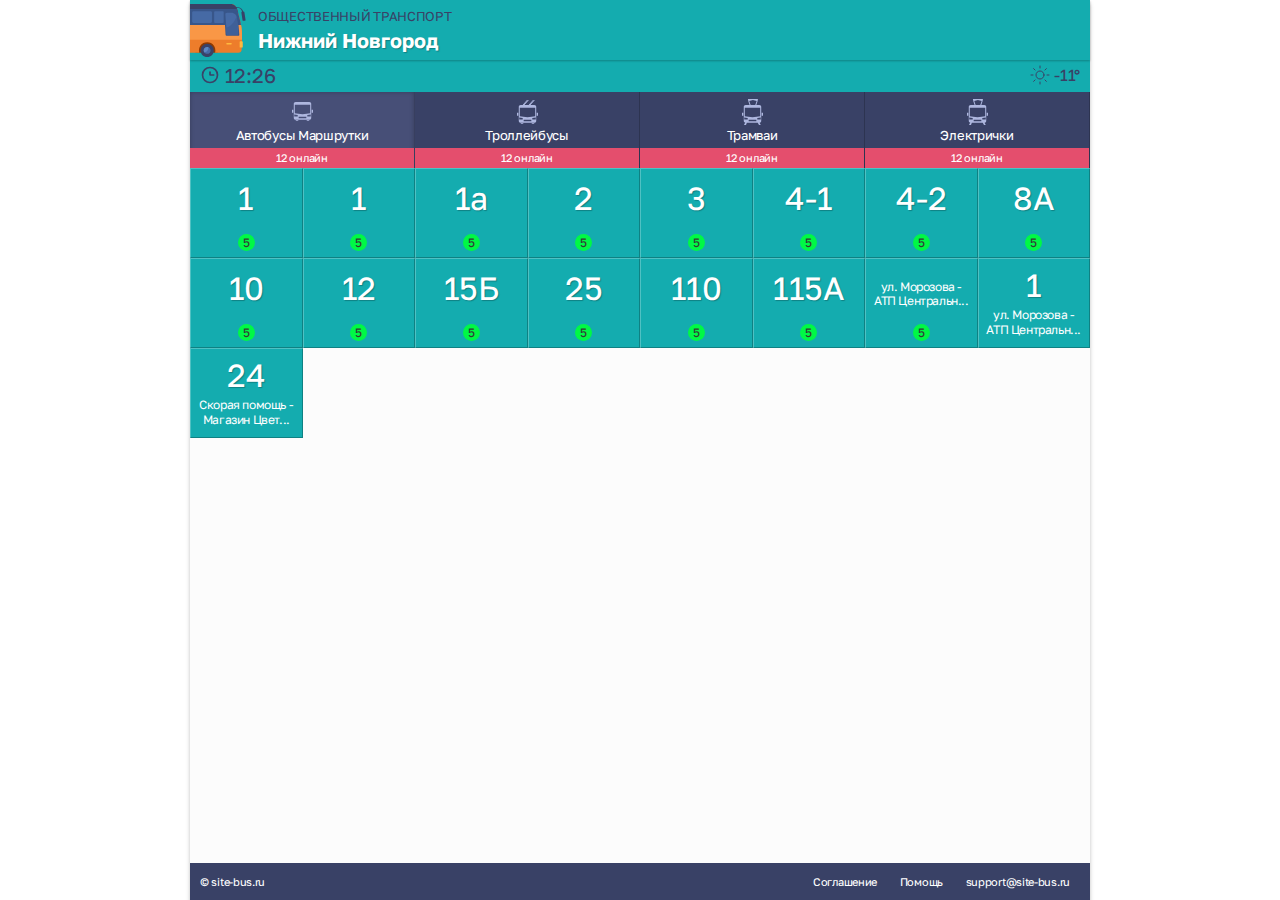
==== commit 9f3244d3: "added hidden" ====
--- a/index.html
+++ b/index.html
@@ -7,8 +7,7 @@
 	<title>Общественный транспорт</title>
 	<meta name="theme-color" content="#14ACAF">
 	<!-- <link type="image/png" rel="shortcut icon" href="./favicon.png"> -->
-
-	<link rel="stylesheet" href="./fonts/stylesheet.css">
+	<link href="https://fonts.googleapis.com/css2?family=Golos+Text:wght@400..900&display=swap" rel="stylesheet">
 	<link rel="stylesheet" href="./css/style.css">
 
 </head>
--- a/css/style.css
+++ b/css/style.css
@@ -1 +1 @@
-html{font-family:sans-serif;-ms-text-size-adjust:100%;-webkit-text-size-adjust:100%}body{margin:0}article,aside,details,figcaption,figure,footer,header,hgroup,main,nav,section,summary{display:block}audio,canvas,progress,video{display:inline-block;vertical-align:baseline}audio:not([controls]){display:none;height:0}[hidden],template{display:none}a{background:rgba(0,0,0,0)}a:active,a:hover{outline:0}abbr[title]{border-bottom:1px dotted}b,strong{font-weight:bold}dfn{font-style:italic}h1{font-size:2em;margin:.67em 0}mark{background:#ff0;color:#000}small{font-size:80%}sub,sup{font-size:75%;line-height:0;position:relative;vertical-align:baseline}sup{top:-0.5em}sub{bottom:-0.25em}img{border:0}svg:not(:root){overflow:hidden}figure{margin:1em 40px}hr{-moz-box-sizing:content-box;-webkit-box-sizing:content-box;box-sizing:content-box;height:0}pre{overflow:auto}code,kbd,pre,samp{font-family:monospace,monospace;font-size:1em}button,input,optgroup,select,textarea{color:inherit;font:inherit;margin:0}button{overflow:visible}button,select{text-transform:none}button,html input[type=button],input[type=reset],input[type=submit]{-webkit-appearance:button;cursor:pointer}button[disabled],html input[disabled]{cursor:default}button::-moz-focus-inner,input::-moz-focus-inner{border:0;padding:0}input{line-height:normal}input[type=checkbox],input[type=radio]{-webkit-box-sizing:border-box;-moz-box-sizing:border-box;box-sizing:border-box;padding:0}input[type=number]::-webkit-inner-spin-button,input[type=number]::-webkit-outer-spin-button{height:auto}input[type=search]{-webkit-appearance:textfield;-moz-box-sizing:content-box;-webkit-box-sizing:content-box;box-sizing:content-box}input[type=search]::-webkit-search-cancel-button,input[type=search]::-webkit-search-decoration{-webkit-appearance:none}legend{border:0;padding:0}textarea{overflow:auto}optgroup{font-weight:bold}table{border-collapse:collapse;border-spacing:0}td,th{padding:0}*{padding:0;margin:0;-webkit-box-sizing:border-box;-moz-box-sizing:border-box;box-sizing:border-box;border:none;outline:none;letter-spacing:-0.3px}:root{--prime: #14ACAF;--pink: #E44E6D;--orange: #ED7D2B;--blue: #394166;--light-green: #00F845;--dark-green: #04B400;--red: #FF0000;--gray: #D9D9D9;--white: white;--black: black}body{color:var(--blue);font-family:"Rubik",sans-serif}body.is_active{overflow:hidden}.app{min-height:100vh;position:relative;z-index:1;max-width:900px;margin:0 auto;display:-webkit-box;display:-webkit-flex;display:-moz-box;display:-ms-flexbox;display:flex;-webkit-box-orient:vertical;-webkit-box-direction:normal;-webkit-flex-direction:column;-moz-box-orient:vertical;-moz-box-direction:normal;-ms-flex-direction:column;flex-direction:column;-webkit-box-shadow:0px 4px 4px 0px rgba(0,0,0,.2509803922);-moz-box-shadow:0px 4px 4px 0px rgba(0,0,0,.2509803922);box-shadow:0px 4px 4px 0px rgba(0,0,0,.2509803922);background-color:#fff}@media screen and (min-width: 650px){.app{background-color:#fcfcfc}}h1{margin:0}img{max-width:100%}a,button{color:var(--black);text-decoration:none;-webkit-transition:all ease .3s;-o-transition:all ease .3s;-moz-transition:all ease .3s;transition:all ease .3s;background-color:rgba(0,0,0,0)}a:active,button:active{-webkit-transform:scale(0.96);-moz-transform:scale(0.96);-ms-transform:scale(0.96);-o-transform:scale(0.96);transform:scale(0.96)}a:hover,button:hover{opacity:.8}.btn{display:inline-block;padding:3px 6px;border:1px solid var(--blue);-webkit-border-radius:5px;-moz-border-radius:5px;border-radius:5px;font-size:11px;color:var(--blue)}b,strong{font-weight:500}.dropdown{display:block;-webkit-transition:all ease .3s;-o-transition:all ease .3s;-moz-transition:all ease .3s;transition:all ease .3s;background-color:var(--blue);width:100%;position:relative;z-index:999}.dropdown__btn{color:#bbb;display:inline-block;text-align:left;padding:8px 21px 8px 15px;background-repeat:no-repeat;background-position:center right;-webkit-background-size:12px auto;-moz-background-size:12px auto;-o-background-size:12px auto;background-size:12px auto;background-image:url("../img/dropdown-open.svg");margin-bottom:20px}.dropdown-content{display:none;position:absolute;top:100%;left:0;width:100%;z-index:999;background-color:var(--gray)}.dropdown__item{color:var(--white);padding:12px 15px 12px 53px;display:block;width:100%;text-align:left;border-top:1px solid silver;background-repeat:no-repeat;background-position:center left 25px}.dropdown__item.is_active{background-image:url("../img/dropdown-check.svg")}.dropdown.is_active{background-color:var(--gray)}.dropdown.is_active .dropdown__btn,.dropdown.is_active .dropdown__item{color:var(--blue)}.tab{display:-webkit-box;display:-webkit-flex;display:-moz-box;display:-ms-flexbox;display:flex;-webkit-box-pack:center;-webkit-justify-content:center;-moz-box-pack:center;-ms-flex-pack:center;justify-content:center;-webkit-box-align:stretch;-webkit-align-items:stretch;-moz-box-align:stretch;-ms-flex-align:stretch;align-items:stretch;gap:10px;margin:16px 0 20px}.tab__btn{background-color:var(--blue);color:var(--white);text-align:center;padding-top:12px;width:36px;height:36px;display:inline-block;text-align:center;font-size:11px}.tab__btn.is_active{pointer-events:none;-webkit-box-shadow:0px 0px 4px 0px rgba(0,0,0,.2509803922) inset;-moz-box-shadow:0px 0px 4px 0px rgba(0,0,0,.2509803922) inset;box-shadow:0px 0px 4px 0px rgba(0,0,0,.2509803922) inset;background-color:var(--pink)}.table{width:100%;margin:0 0 20px}.table td,.table th{text-align:center;font-size:15px;color:var(--blue);font-weight:normal;padding:1px 3px 1px;padding:8px 4px}.table td.is_active,.table th.is_active{background-color:var(--pink);color:var(--white)}.table tr{border-bottom:1px solid rgba(71,79,119,.3019607843)}.table tr:first-of-type th{background-color:var(--blue);color:var(--white)}.table tr th{min-width:64px;background-color:#f3f3f3}.table tr:nth-of-type(even){background-color:#f0f0f0}.table tr:nth-of-type(even) th{background-color:#d9d9d9}.table__fade{color:#ccc !important}.table-description{padding:0 15px}.table-description__text{font-size:14px;font-weight:400;line-height:16.59px;margin:0 0 10px;position:relative;z-index:1;padding:2px 0 2px 32px}.table-description__td{width:28px;min-height:20px;text-align:center;display:inline-block;padding:2px 4px;background-color:#f0f0f0;position:absolute;left:0;top:0}.table-description__td.is_active{background-color:var(--pink);color:var(--white)}.table-description__td.--fade{color:#ccc}.red{color:var(--red) !important}.loader{display:inline-block;margin:0 10px;width:32px;height:8px;-webkit-mask:-webkit-gradient(linear, left top, right top, color-stop(70%, var(--blue)), color-stop(0, rgba(0, 0, 0, 0))) left/33.33% 100%;-webkit-mask:-webkit-linear-gradient(left, var(--blue) 70%, rgba(0, 0, 0, 0) 0) left/33.33% 100%;background:-webkit-gradient(linear, left top, left bottom, color-stop(0, var(--blue))) left 0% top 0/30% 100% no-repeat #d9d9d9;background:-webkit-linear-gradient(var(--blue) 0 0) left 0% top 0/30% 100% no-repeat #d9d9d9;background:-moz-linear-gradient(var(--blue) 0 0) left 0% top 0/30% 100% no-repeat #d9d9d9;background:-o-linear-gradient(var(--blue) 0 0) left 0% top 0/30% 100% no-repeat #d9d9d9;background:linear-gradient(var(--blue) 0 0) left 0% top 0/30% 100% no-repeat #d9d9d9;-webkit-animation:l7 .7s infinite steps(3);-moz-animation:l7 .7s infinite steps(3);-o-animation:l7 .7s infinite steps(3);animation:l7 .7s infinite steps(3)}.bus__anim{width:16px;height:29px;background-image:url("../img/bus_anim.svg"),url("../img/arrow.gif");background-repeat:no-repeat;background-position:top center,bottom center;-webkit-background-size:contain,auto 11px;-moz-background-size:contain,auto 11px;-o-background-size:contain,auto 11px;background-size:contain,auto 11px}@-webkit-keyframes l7{100%{background-position:right -30% top 0}}@-moz-keyframes l7{100%{background-position:right -30% top 0}}@-o-keyframes l7{100%{background-position:right -30% top 0}}@keyframes l7{100%{background-position:right -30% top 0}}.header{width:100%;margin:0;background-color:var(--prime)}.header-info{-webkit-box-pack:justify;-webkit-justify-content:space-between;-moz-box-pack:justify;-ms-flex-pack:justify;justify-content:space-between;padding:5px 10px 6px}.header-info__weather,.header-info__time{color:var(--blue);font-size:20px;line-height:100%}.header-info__weather img,.header-info__time img{width:20px;display:inline-block;vertical-align:top}.header-info__weather{font-size:16px;line-height:130%}.header-info,.navbar,.navbar-item,.logo{display:-webkit-box;display:-webkit-flex;display:-moz-box;display:-ms-flexbox;display:flex;-webkit-box-align:stretch;-webkit-align-items:stretch;-moz-box-align:stretch;-ms-flex-align:stretch;align-items:stretch}.logo{gap:12px;-webkit-box-align:center;-webkit-align-items:center;-moz-box-align:center;-ms-flex-align:center;align-items:center;-webkit-box-shadow:0px 1px 2px 0px rgba(0,0,0,.2509803922);-moz-box-shadow:0px 1px 2px 0px rgba(0,0,0,.2509803922);box-shadow:0px 1px 2px 0px rgba(0,0,0,.2509803922);-webkit-transform:none !important;-moz-transform:none !important;-ms-transform:none !important;-o-transform:none !important;transform:none !important}.logo-title{font-weight:normal;margin:0}.logo__heading{text-transform:uppercase;color:var(--blue);font-weight:400;font-size:13px;display:block;margin:0 0 4px}.logo__text{font-weight:700;letter-spacing:0;font-size:20px;color:var(--white);display:block;text-shadow:1px 1px 1px rgba(0,0,0,.2509803922)}.navbar{list-style:none;background-color:var(--blue)}.navbar-item{width:100%;text-align:center;-webkit-box-orient:vertical;-webkit-box-direction:normal;-webkit-flex-direction:column;-moz-box-orient:vertical;-moz-box-direction:normal;-ms-flex-direction:column;flex-direction:column;background-color:var(--blue);color:var(--white);padding-top:7px;border-right:1px solid rgba(0,0,0,.2)}.navbar-item img{width:21px;height:26px;-o-object-fit:contain;object-fit:contain;-o-object-position:center center;object-position:center center;display:block;margin:0 auto 2px}.navbar-item:hover,.navbar-item.is_active{opacity:1;background-color:#474f77;-webkit-box-shadow:0px 0px 4px 0px rgba(0,0,0,.2509803922) inset;-moz-box-shadow:0px 0px 4px 0px rgba(0,0,0,.2509803922) inset;box-shadow:0px 0px 4px 0px rgba(0,0,0,.2509803922) inset}.navbar__text{font-size:13px;margin:0 auto 5px;padding:0 2px}.navbar__online{background-color:var(--pink);display:block;width:100%;margin-top:auto;padding:3px;font-size:11px;line-height:14px}.nav{display:-webkit-box;display:-webkit-flex;display:-moz-box;display:-ms-flexbox;display:flex;-webkit-box-align:center;-webkit-align-items:center;-moz-box-align:center;-ms-flex-align:center;align-items:center;text-align:center;width:100%;background-color:var(--gray)}.nav__item{cursor:pointer;width:100%;font-size:14px;line-height:16.59px;font-weight:400;padding:9px 9px 8px}.nav__item.is_active{pointer-events:none;color:var(--white);background-color:var(--orange)}.nav__item a{display:block;color:inherit}.modal{display:none;position:fixed;top:0;left:0;width:100%;z-index:99999;padding-bottom:50px;background-color:var(--white);height:100vh;max-width:900px;overflow-y:scroll;-ms-overflow-style:none;scrollbar-width:none}.modal::-webkit-scrollbar{display:none;width:0;height:0}@media screen and (min-width: 650px){.modal{left:50%;-webkit-transform:translateX(-50%);-moz-transform:translateX(-50%);-ms-transform:translateX(-50%);-o-transform:translateX(-50%);transform:translateX(-50%)}}.modal-online,.modal-update{padding:10px 15px;background-color:var(--dark-green);text-align:center;color:var(--white);font-size:14px;line-height:15px}.modal-online b,.modal-online strong,.modal-update b,.modal-update strong{font-weight:500}.modal-update{background-color:var(--pink)}.modal__back{position:absolute;left:0;height:68px;width:42px;text-align:center;z-index:1}.modal__num{font-size:32px;margin-right:8px;font-weight:700}.modal-header{padding:14px 10px 15px 42px;background-color:var(--blue);color:var(--white);display:-webkit-box;display:-webkit-flex;display:-moz-box;display:-ms-flexbox;display:flex;-webkit-box-align:center;-webkit-align-items:center;-moz-box-align:center;-ms-flex-align:center;align-items:center;padding-left:42px}.modal__heading{display:block;margin:0;font-size:16px;line-height:17px}.modal__addres{font-size:14px;line-height:14px;display:block;margin:8px 0 0;color:#f99746}.modal-map{display:block;width:100%;height:100%;-o-object-fit:cover;object-fit:cover}.listing{display:-webkit-box;display:-webkit-flex;display:-moz-box;display:-ms-flexbox;display:flex;-webkit-flex-wrap:wrap;-ms-flex-wrap:wrap;flex-wrap:wrap}.listing-item{padding:7px 4px;display:-webkit-box;display:-webkit-flex;display:-moz-box;display:-ms-flexbox;display:flex;-webkit-box-pack:center;-webkit-justify-content:center;-moz-box-pack:center;-ms-flex-pack:center;justify-content:center;-webkit-box-align:center;-webkit-align-items:center;-moz-box-align:center;-ms-flex-align:center;align-items:center;-webkit-box-orient:vertical;-webkit-box-direction:normal;-webkit-flex-direction:column;-moz-box-orient:vertical;-moz-box-direction:normal;-ms-flex-direction:column;flex-direction:column;position:relative;z-index:1;text-align:center;color:#fff;width:25%;min-height:90px;background-color:var(--prime);-webkit-box-shadow:1px 1px 0px 0px rgba(255,255,255,.2509803922) inset,-1px -1px 0px 0px rgba(0,0,0,.2509803922) inset;-moz-box-shadow:1px 1px 0px 0px rgba(255,255,255,.2509803922) inset,-1px -1px 0px 0px rgba(0,0,0,.2509803922) inset;box-shadow:1px 1px 0px 0px rgba(255,255,255,.2509803922) inset,-1px -1px 0px 0px rgba(0,0,0,.2509803922) inset}.listing-item:hover{z-index:111;opacity:1;-webkit-box-shadow:0px 0px 5px 0px rgba(0,0,0,.3019607843) inset,-1px -1px 0px 0px rgba(0,0,0,.2509803922) inset;-moz-box-shadow:0px 0px 5px 0px rgba(0,0,0,.3019607843) inset,-1px -1px 0px 0px rgba(0,0,0,.2509803922) inset;box-shadow:0px 0px 5px 0px rgba(0,0,0,.3019607843) inset,-1px -1px 0px 0px rgba(0,0,0,.2509803922) inset}.listing__num{font-size:32px;line-height:32px;margin:auto 0;text-shadow:1px 1px 1px rgba(0,0,0,.2509803922)}.listing__text{margin:auto 0;font-size:12px;font-weight:400;line-height:14.22px;letter-spacing:-0.4px}.listing__online{color:#373737;background-color:var(--light-green);-webkit-border-radius:50%;-moz-border-radius:50%;border-radius:50%;width:17px;line-height:17px;height:17px;font-size:12px}@media screen and (max-width: 359px){.listing-item{width:33.33%}}@media screen and (min-width: 520px){.listing-item{width:20%}}@media screen and (min-width: 680px){.listing-item{width:12.5%}}.title{width:100%;background-color:var(--blue);color:var(--white);padding:15px 15px 0;font-weight:normal;line-height:0}.title__heading{font-weight:500;display:block;font-size:16px;line-height:18.96px;margin:0 0 2px}.title__heading b,.title__heading strong{font-size:24px}.title__address{display:inline;font-weight:normal;font-size:15px;line-height:120%}.title__address::after{content:"";width:12px;height:7px;margin:0 0 0 10px;vertical-align:middle;display:inline-block;background-image:url("../img/title-arrow.svg");background-repeat:no-repeat;background-position:center center}.title__address:last-of-type::after{display:none}.stops{padding-left:20px}.stops__heading{margin-bottom:11px;font-weight:500;font-size:14px}.stops-section{padding:22px 17px 0 33px;margin-bottom:60px}.stops-item{min-height:40px;-webkit-box-pack:justify;-webkit-justify-content:space-between;-moz-box-pack:justify;-ms-flex-pack:justify;justify-content:space-between;border-bottom:1px solid var(--prime);padding:4px 0;position:relative;z-index:1}.stops-item::before{content:"";display:inline-block;width:10px;height:10px;-webkit-box-sizing:border-box;-moz-box-sizing:border-box;box-sizing:border-box;border:2px solid var(--blue);background-color:#fff;-webkit-border-radius:50%;-moz-border-radius:50%;border-radius:50%;position:absolute;left:-20px;top:50%;-webkit-transform:translateY(-50%);-moz-transform:translateY(-50%);-ms-transform:translateY(-50%);-o-transform:translateY(-50%);transform:translateY(-50%);-webkit-box-shadow:0 0 0 4px var(--white);-moz-box-shadow:0 0 0 4px var(--white);box-shadow:0 0 0 4px var(--white)}.stops-item::after{content:"";display:block;width:2px;height:100%;background-color:var(--blue);position:absolute;top:45%;left:-16px;z-index:-11}.stops-item.--pink{color:var(--pink)}.stops-item.--pink::before{border-color:var(--pink)}.stops__link{font-size:14px;text-decoration:underline;color:var(--pink)}.stops .bus__anim{width:16px;position:absolute;left:-42px;top:50%;-webkit-transform:translateY(-25%);-moz-transform:translateY(-25%);-ms-transform:translateY(-25%);-o-transform:translateY(-25%);transform:translateY(-25%)}.scheme-list-bus,.scheme-list-item,.stops-bus,.stops-item{min-height:40px;display:-webkit-box;display:-webkit-flex;display:-moz-box;display:-ms-flexbox;display:flex;-webkit-box-align:center;-webkit-align-items:center;-moz-box-align:center;-ms-flex-align:center;align-items:center;padding:4px 0;position:relative;z-index:1}.scheme-list-bus::before,.scheme-list-item::before,.stops-bus::before,.stops-item::before{content:"";display:inline-block;width:10px;height:10px;-webkit-box-sizing:border-box;-moz-box-sizing:border-box;box-sizing:border-box;border:2px solid var(--blue);background-color:#fff;-webkit-border-radius:50%;-moz-border-radius:50%;border-radius:50%;position:absolute;left:-20px;top:50%;-webkit-transform:translateY(-50%);-moz-transform:translateY(-50%);-ms-transform:translateY(-50%);-o-transform:translateY(-50%);transform:translateY(-50%);-webkit-box-shadow:0 0 0 4px var(--white);-moz-box-shadow:0 0 0 4px var(--white);box-shadow:0 0 0 4px var(--white)}.scheme-list-bus::after,.scheme-list-item::after,.stops-bus::after,.stops-item::after{content:"";display:block;width:2px;height:100%;background-color:var(--blue);position:absolute;top:45%;left:-16px;z-index:-11}.scheme-list-bus:last-of-type::after,.scheme-list-item:last-of-type::after,.stops-bus:last-of-type::after,.stops-item:last-of-type::after{display:none}.scheme-list__text,.stops__text{font-size:14px;font-weight:400;line-height:16px}.scheme-section{padding:20px;display:-webkit-box;display:-webkit-flex;display:-moz-box;display:-ms-flexbox;display:flex;-webkit-flex-wrap:wrap;-ms-flex-wrap:wrap;flex-wrap:wrap;-webkit-box-pack:justify;-webkit-justify-content:space-between;-moz-box-pack:justify;-ms-flex-pack:justify;justify-content:space-between;gap:38px 20px}.scheme-list{width:38%;max-width:166px;padding-left:20px}.scheme-list:nth-child(even){margin:0 auto}.scheme-list-item{min-height:30px}.scheme-list__text{font-size:10px;line-height:11.85px}.scheme-list .bus__anim{position:absolute;left:-23px;height:32px;background-color:#fff;z-index:1111;background-position:top 2px center,bottom 2px center}.scheme-list-bus{min-height:20px}.scheme-list__mark{font-size:8px;padding:2px 8px;background-color:var(--blue);color:var(--white)}.footer{margin-top:auto;background-color:var(--blue);color:var(--white);display:-webkit-box;display:-webkit-flex;display:-moz-box;display:-ms-flexbox;display:flex;-webkit-box-align:center;-webkit-align-items:center;-moz-box-align:center;-ms-flex-align:center;align-items:center;-webkit-box-pack:center;-webkit-justify-content:center;-moz-box-pack:center;-ms-flex-pack:center;justify-content:center;font-size:11px;padding:0 10px}.footer-text{margin-right:auto}.footer a{color:var(--white);display:inline-block;font-size:11px;padding:12px 10px}/*# sourceMappingURL=style.css.map */+html{font-family:sans-serif;-ms-text-size-adjust:100%;-webkit-text-size-adjust:100%}body{margin:0}article,aside,details,figcaption,figure,footer,header,hgroup,main,nav,section,summary{display:block}audio,canvas,progress,video{display:inline-block;vertical-align:baseline}audio:not([controls]){display:none;height:0}[hidden],template{display:none}a{background:rgba(0,0,0,0)}a:active,a:hover{outline:0}abbr[title]{border-bottom:1px dotted}b,strong{font-weight:bold}dfn{font-style:italic}h1{font-size:2em;margin:.67em 0}mark{background:#ff0;color:#000}small{font-size:80%}sub,sup{font-size:75%;line-height:0;position:relative;vertical-align:baseline}sup{top:-0.5em}sub{bottom:-0.25em}img{border:0}svg:not(:root){overflow:hidden}figure{margin:1em 40px}hr{-moz-box-sizing:content-box;-webkit-box-sizing:content-box;box-sizing:content-box;height:0}pre{overflow:auto}code,kbd,pre,samp{font-family:monospace,monospace;font-size:1em}button,input,optgroup,select,textarea{color:inherit;font:inherit;margin:0}button{overflow:visible}button,select{text-transform:none}button,html input[type=button],input[type=reset],input[type=submit]{-webkit-appearance:button;cursor:pointer}button[disabled],html input[disabled]{cursor:default}button::-moz-focus-inner,input::-moz-focus-inner{border:0;padding:0}input{line-height:normal}input[type=checkbox],input[type=radio]{-webkit-box-sizing:border-box;-moz-box-sizing:border-box;box-sizing:border-box;padding:0}input[type=number]::-webkit-inner-spin-button,input[type=number]::-webkit-outer-spin-button{height:auto}input[type=search]{-webkit-appearance:textfield;-moz-box-sizing:content-box;-webkit-box-sizing:content-box;box-sizing:content-box}input[type=search]::-webkit-search-cancel-button,input[type=search]::-webkit-search-decoration{-webkit-appearance:none}legend{border:0;padding:0}textarea{overflow:auto}optgroup{font-weight:bold}table{border-collapse:collapse;border-spacing:0}td,th{padding:0}*{padding:0;margin:0;-webkit-box-sizing:border-box;-moz-box-sizing:border-box;box-sizing:border-box;border:none;outline:none;letter-spacing:-0.3px}:root{--prime: #14ACAF;--pink: #E44E6D;--orange: #ED7D2B;--blue: #394166;--light-green: #00F845;--dark-green: #04B400;--red: #FF0000;--gray: #D9D9D9;--white: white;--black: black}body{color:var(--blue);font-family:"Golos Text",sans-serif;font-optical-sizing:auto;font-weight:428;letter-spacing:-0.2px;font-style:normal}body.is_active{overflow:hidden}.app{min-height:100vh;position:relative;z-index:1;max-width:900px;margin:0 auto;display:-webkit-box;display:-webkit-flex;display:-moz-box;display:-ms-flexbox;display:flex;-webkit-box-orient:vertical;-webkit-box-direction:normal;-webkit-flex-direction:column;-moz-box-orient:vertical;-moz-box-direction:normal;-ms-flex-direction:column;flex-direction:column;-webkit-box-shadow:0px 4px 4px 0px rgba(0,0,0,.2509803922);-moz-box-shadow:0px 4px 4px 0px rgba(0,0,0,.2509803922);box-shadow:0px 4px 4px 0px rgba(0,0,0,.2509803922);background-color:#fff}@media screen and (min-width: 650px){.app{background-color:#fcfcfc}}h1{margin:0}img{max-width:100%}a,button{color:var(--black);text-decoration:none;-webkit-transition:all ease .3s;-o-transition:all ease .3s;-moz-transition:all ease .3s;transition:all ease .3s;background-color:rgba(0,0,0,0)}a:active,button:active{-webkit-transform:scale(0.96);-moz-transform:scale(0.96);-ms-transform:scale(0.96);-o-transform:scale(0.96);transform:scale(0.96)}a:hover,button:hover{opacity:.8}.btn{display:inline-block;padding:3px 6px;border:1px solid var(--blue);-webkit-border-radius:5px;-moz-border-radius:5px;border-radius:5px;font-size:11px;color:var(--blue)}b,strong{font-weight:500}.dropdown{display:block;-webkit-transition:all ease .3s;-o-transition:all ease .3s;-moz-transition:all ease .3s;transition:all ease .3s;background-color:var(--blue);width:100%;position:relative;z-index:999}.dropdown__btn{color:#bbb;display:inline-block;text-align:left;padding:8px 21px 8px 15px;background-repeat:no-repeat;background-position:center right;-webkit-background-size:12px auto;-moz-background-size:12px auto;-o-background-size:12px auto;background-size:12px auto;background-image:url("../img/dropdown-open.svg");margin-bottom:20px}.dropdown-content{display:none;position:absolute;top:100%;left:0;width:100%;z-index:999;background-color:var(--gray)}.dropdown__item{color:var(--white);padding:12px 15px 12px 53px;display:block;width:100%;text-align:left;border-top:1px solid silver;background-repeat:no-repeat;background-position:center left 25px}.dropdown__item.is_active{background-image:url("../img/dropdown-check.svg")}.dropdown.is_active{background-color:var(--gray)}.dropdown.is_active .dropdown__btn,.dropdown.is_active .dropdown__item{color:var(--blue)}.tab{display:-webkit-box;display:-webkit-flex;display:-moz-box;display:-ms-flexbox;display:flex;-webkit-box-pack:center;-webkit-justify-content:center;-moz-box-pack:center;-ms-flex-pack:center;justify-content:center;-webkit-box-align:stretch;-webkit-align-items:stretch;-moz-box-align:stretch;-ms-flex-align:stretch;align-items:stretch;gap:10px;margin:16px 0 20px}.tab__btn{background-color:var(--blue);color:var(--white);text-align:center;padding-top:12px;width:36px;height:36px;display:inline-block;text-align:center;font-size:11px}.tab__btn.is_active{pointer-events:none;-webkit-box-shadow:0px 0px 4px 0px rgba(0,0,0,.2509803922) inset;-moz-box-shadow:0px 0px 4px 0px rgba(0,0,0,.2509803922) inset;box-shadow:0px 0px 4px 0px rgba(0,0,0,.2509803922) inset;background-color:var(--pink)}.table{width:100%;margin:0 0 20px}.table td,.table th{text-align:center;font-size:15px;color:var(--blue);font-weight:normal;padding:1px 3px 1px;padding:8px 4px}.table td.is_active,.table th.is_active{background-color:var(--pink);color:var(--white)}.table tr{border-bottom:1px solid rgba(71,79,119,.3019607843)}.table tr:first-of-type th{background-color:var(--blue);color:var(--white)}.table tr th{min-width:64px;background-color:#f3f3f3}.table tr:nth-of-type(even){background-color:#f0f0f0}.table tr:nth-of-type(even) th{background-color:#d9d9d9}.table__fade{color:#ccc !important}.table-description{padding:0 15px}.table-description__text{font-size:14px;font-weight:400;line-height:16.59px;margin:0 0 10px;position:relative;z-index:1;padding:2px 0 2px 32px}.table-description__td{width:28px;min-height:20px;text-align:center;display:inline-block;padding:2px 4px;background-color:#f0f0f0;position:absolute;left:0;top:0}.table-description__td.is_active{background-color:var(--pink);color:var(--white)}.table-description__td.--fade{color:#ccc}.red{color:var(--red) !important}.loader{display:inline-block;margin:0 10px;width:32px;height:8px;-webkit-mask:-webkit-gradient(linear, left top, right top, color-stop(70%, var(--blue)), color-stop(0, rgba(0, 0, 0, 0))) left/33.33% 100%;-webkit-mask:-webkit-linear-gradient(left, var(--blue) 70%, rgba(0, 0, 0, 0) 0) left/33.33% 100%;background:-webkit-gradient(linear, left top, left bottom, color-stop(0, var(--blue))) left 0% top 0/30% 100% no-repeat #d9d9d9;background:-webkit-linear-gradient(var(--blue) 0 0) left 0% top 0/30% 100% no-repeat #d9d9d9;background:-moz-linear-gradient(var(--blue) 0 0) left 0% top 0/30% 100% no-repeat #d9d9d9;background:-o-linear-gradient(var(--blue) 0 0) left 0% top 0/30% 100% no-repeat #d9d9d9;background:linear-gradient(var(--blue) 0 0) left 0% top 0/30% 100% no-repeat #d9d9d9;-webkit-animation:l7 .7s infinite steps(3);-moz-animation:l7 .7s infinite steps(3);-o-animation:l7 .7s infinite steps(3);animation:l7 .7s infinite steps(3)}.bus__anim{width:16px;height:29px;background-image:url("../img/bus_anim.svg"),url("../img/arrow.gif");background-repeat:no-repeat;background-position:top center,bottom center;-webkit-background-size:contain,auto 11px;-moz-background-size:contain,auto 11px;-o-background-size:contain,auto 11px;background-size:contain,auto 11px}@-webkit-keyframes l7{100%{background-position:right -30% top 0}}@-moz-keyframes l7{100%{background-position:right -30% top 0}}@-o-keyframes l7{100%{background-position:right -30% top 0}}@keyframes l7{100%{background-position:right -30% top 0}}.header{width:100%;margin:0;background-color:var(--prime)}.header-info{-webkit-box-pack:justify;-webkit-justify-content:space-between;-moz-box-pack:justify;-ms-flex-pack:justify;justify-content:space-between;padding:5px 10px 6px}.header-info__weather,.header-info__time{color:var(--blue);font-size:20px;line-height:100%}.header-info__weather img,.header-info__time img{width:20px;display:inline-block;vertical-align:top}.header-info__weather{font-size:16px;line-height:130%}.header-info,.navbar,.navbar-item,.logo{display:-webkit-box;display:-webkit-flex;display:-moz-box;display:-ms-flexbox;display:flex;-webkit-box-align:stretch;-webkit-align-items:stretch;-moz-box-align:stretch;-ms-flex-align:stretch;align-items:stretch}.logo{gap:12px;-webkit-box-align:center;-webkit-align-items:center;-moz-box-align:center;-ms-flex-align:center;align-items:center;-webkit-box-shadow:0px 1px 2px 0px rgba(0,0,0,.2509803922);-moz-box-shadow:0px 1px 2px 0px rgba(0,0,0,.2509803922);box-shadow:0px 1px 2px 0px rgba(0,0,0,.2509803922);-webkit-transform:none !important;-moz-transform:none !important;-ms-transform:none !important;-o-transform:none !important;transform:none !important}.logo-title{font-weight:normal;margin:0}.logo__heading{text-transform:uppercase;color:var(--blue);font-weight:400;font-size:13px;display:block;margin:0 0 4px}.logo__text{font-weight:700;letter-spacing:0;font-size:20px;color:var(--white);display:block;text-shadow:1px 1px 1px rgba(0,0,0,.2509803922)}.navbar{list-style:none;background-color:var(--blue)}.navbar-item{width:100%;text-align:center;-webkit-box-orient:vertical;-webkit-box-direction:normal;-webkit-flex-direction:column;-moz-box-orient:vertical;-moz-box-direction:normal;-ms-flex-direction:column;flex-direction:column;background-color:var(--blue);color:var(--white);padding-top:7px;border-right:1px solid rgba(0,0,0,.2)}.navbar-item img{width:21px;height:26px;-o-object-fit:contain;object-fit:contain;-o-object-position:center center;object-position:center center;display:block;margin:0 auto 2px}.navbar-item:hover,.navbar-item.is_active{opacity:1;background-color:#474f77;-webkit-box-shadow:0px 0px 4px 0px rgba(0,0,0,.2509803922) inset;-moz-box-shadow:0px 0px 4px 0px rgba(0,0,0,.2509803922) inset;box-shadow:0px 0px 4px 0px rgba(0,0,0,.2509803922) inset}.navbar__text{font-size:13px;margin:0 auto 5px;padding:0 2px}.navbar__online{background-color:var(--pink);display:block;width:100%;margin-top:auto;padding:3px;font-size:11px;line-height:14px}.nav{display:-webkit-box;display:-webkit-flex;display:-moz-box;display:-ms-flexbox;display:flex;-webkit-box-align:center;-webkit-align-items:center;-moz-box-align:center;-ms-flex-align:center;align-items:center;text-align:center;width:100%;background-color:var(--gray)}.nav__item{cursor:pointer;width:100%;font-size:14px;line-height:16.59px;font-weight:400;padding:9px 9px 8px}.nav__item.is_active{pointer-events:none;color:var(--white);background-color:var(--orange)}.nav__item a{display:block;color:inherit}.modal{display:none;position:fixed;top:0;left:0;width:100%;z-index:99999;padding-bottom:50px;background-color:var(--white);height:100vh;max-width:900px;overflow-y:scroll;-ms-overflow-style:none;scrollbar-width:none}.modal::-webkit-scrollbar{display:none;width:0;height:0}@media screen and (min-width: 650px){.modal{left:50%;-webkit-transform:translateX(-50%);-moz-transform:translateX(-50%);-ms-transform:translateX(-50%);-o-transform:translateX(-50%);transform:translateX(-50%)}}.modal-online,.modal-update{padding:10px 15px;background-color:var(--dark-green);text-align:center;color:var(--white);font-size:14px;line-height:15px}.modal-online b,.modal-online strong,.modal-update b,.modal-update strong{font-weight:500}.modal-update{background-color:var(--pink)}.modal__back{position:absolute;left:0;height:68px;width:42px;text-align:center;z-index:1}.modal__num{font-size:32px;margin-right:8px;font-weight:700}.modal-header{padding:14px 10px 15px 42px;background-color:var(--blue);color:var(--white);display:-webkit-box;display:-webkit-flex;display:-moz-box;display:-ms-flexbox;display:flex;-webkit-box-align:center;-webkit-align-items:center;-moz-box-align:center;-ms-flex-align:center;align-items:center;padding-left:42px}.modal__heading{display:block;margin:0;font-size:16px;line-height:17px}.modal__addres{font-size:14px;line-height:14px;display:block;margin:8px 0 0;color:#f99746}.modal-map{display:block;width:100%;height:100%;-o-object-fit:cover;object-fit:cover}.listing{display:-webkit-box;display:-webkit-flex;display:-moz-box;display:-ms-flexbox;display:flex;-webkit-flex-wrap:wrap;-ms-flex-wrap:wrap;flex-wrap:wrap}.listing-item{padding:7px 4px;display:-webkit-box;display:-webkit-flex;display:-moz-box;display:-ms-flexbox;display:flex;-webkit-box-pack:center;-webkit-justify-content:center;-moz-box-pack:center;-ms-flex-pack:center;justify-content:center;-webkit-box-align:center;-webkit-align-items:center;-moz-box-align:center;-ms-flex-align:center;align-items:center;-webkit-box-orient:vertical;-webkit-box-direction:normal;-webkit-flex-direction:column;-moz-box-orient:vertical;-moz-box-direction:normal;-ms-flex-direction:column;flex-direction:column;position:relative;z-index:1;text-align:center;color:#fff;width:25%;min-height:90px;background-color:var(--prime);-webkit-box-shadow:1px 1px 0px 0px rgba(255,255,255,.2509803922) inset,-1px -1px 0px 0px rgba(0,0,0,.2509803922) inset;-moz-box-shadow:1px 1px 0px 0px rgba(255,255,255,.2509803922) inset,-1px -1px 0px 0px rgba(0,0,0,.2509803922) inset;box-shadow:1px 1px 0px 0px rgba(255,255,255,.2509803922) inset,-1px -1px 0px 0px rgba(0,0,0,.2509803922) inset}.listing-item:hover{z-index:111;opacity:1;-webkit-box-shadow:0px 0px 5px 0px rgba(0,0,0,.3019607843) inset,-1px -1px 0px 0px rgba(0,0,0,.2509803922) inset;-moz-box-shadow:0px 0px 5px 0px rgba(0,0,0,.3019607843) inset,-1px -1px 0px 0px rgba(0,0,0,.2509803922) inset;box-shadow:0px 0px 5px 0px rgba(0,0,0,.3019607843) inset,-1px -1px 0px 0px rgba(0,0,0,.2509803922) inset}.listing__num{font-size:32px;line-height:32px;margin:auto 0;text-shadow:1px 1px 1px rgba(0,0,0,.2509803922)}.listing__text{margin:auto 0;font-size:12px;font-weight:400;line-height:14.22px;letter-spacing:-0.4px}.listing__online{color:#373737;background-color:var(--light-green);-webkit-border-radius:50%;-moz-border-radius:50%;border-radius:50%;width:17px;line-height:17px;height:17px;font-size:12px}@media screen and (max-width: 359px){.listing-item{width:33.33%}}@media screen and (min-width: 520px){.listing-item{width:20%}}@media screen and (min-width: 680px){.listing-item{width:12.5%}}.title{width:100%;background-color:var(--blue);color:var(--white);padding:15px 15px 0;font-weight:normal;line-height:0}.title__heading{font-weight:500;display:block;font-size:16px;line-height:18.96px;margin:0 0 2px}.title__heading b,.title__heading strong{font-size:24px}.title__address{display:inline;font-weight:normal;font-size:15px;line-height:120%}.title__address::after{content:"";width:12px;height:7px;margin:0 0 0 10px;vertical-align:middle;display:inline-block;background-image:url("../img/title-arrow.svg");background-repeat:no-repeat;background-position:center center}.title__address:last-of-type::after{display:none}.stops{padding-left:20px}.stops__heading{margin-bottom:11px;font-weight:500;font-size:14px}.stops-section{padding:22px 17px 0 33px;margin-bottom:60px}.stops-item{min-height:40px;-webkit-box-pack:justify;-webkit-justify-content:space-between;-moz-box-pack:justify;-ms-flex-pack:justify;justify-content:space-between;border-bottom:1px solid var(--prime);padding:4px 0;position:relative;z-index:1}.stops-item::before{content:"";display:inline-block;width:10px;height:10px;-webkit-box-sizing:border-box;-moz-box-sizing:border-box;box-sizing:border-box;border:2px solid var(--blue);background-color:#fff;-webkit-border-radius:50%;-moz-border-radius:50%;border-radius:50%;position:absolute;left:-20px;top:50%;-webkit-transform:translateY(-50%);-moz-transform:translateY(-50%);-ms-transform:translateY(-50%);-o-transform:translateY(-50%);transform:translateY(-50%);-webkit-box-shadow:0 0 0 4px var(--white);-moz-box-shadow:0 0 0 4px var(--white);box-shadow:0 0 0 4px var(--white)}.stops-item::after{content:"";display:block;width:2px;height:100%;background-color:var(--blue);position:absolute;top:45%;left:-16px;z-index:-11}.stops-item.--pink{color:var(--pink)}.stops-item.--pink::before{border-color:var(--pink)}.stops__show{font-size:14px;text-decoration:underline;color:var(--pink);padding:4px 4px 4px 0}.stops .bus__anim{width:16px;position:absolute;left:-42px;top:50%;-webkit-transform:translateY(-25%);-moz-transform:translateY(-25%);-ms-transform:translateY(-25%);-o-transform:translateY(-25%);transform:translateY(-25%)}.scheme-list-bus,.scheme-list-item,.stops-bus,.stops-item{min-height:40px;display:-webkit-box;display:-webkit-flex;display:-moz-box;display:-ms-flexbox;display:flex;-webkit-box-align:center;-webkit-align-items:center;-moz-box-align:center;-ms-flex-align:center;align-items:center;padding:4px 0;position:relative;z-index:1}.scheme-list-bus::before,.scheme-list-item::before,.stops-bus::before,.stops-item::before{content:"";display:inline-block;width:10px;height:10px;-webkit-box-sizing:border-box;-moz-box-sizing:border-box;box-sizing:border-box;border:2px solid var(--blue);background-color:#fff;-webkit-border-radius:50%;-moz-border-radius:50%;border-radius:50%;position:absolute;left:-20px;top:50%;-webkit-transform:translateY(-50%);-moz-transform:translateY(-50%);-ms-transform:translateY(-50%);-o-transform:translateY(-50%);transform:translateY(-50%);-webkit-box-shadow:0 0 0 4px var(--white);-moz-box-shadow:0 0 0 4px var(--white);box-shadow:0 0 0 4px var(--white)}.scheme-list-bus::after,.scheme-list-item::after,.stops-bus::after,.stops-item::after{content:"";display:block;width:2px;height:100%;background-color:var(--blue);position:absolute;top:45%;left:-16px;z-index:-11}.scheme-list-bus:last-of-type::after,.scheme-list-item:last-of-type::after,.stops-bus:last-of-type::after,.stops-item:last-of-type::after{display:none}.scheme-list-bus.--hidden,.scheme-list-item.--hidden,.stops-bus.--hidden,.stops-item.--hidden{display:none}.scheme-list__text,.stops__text{font-size:14px;font-weight:400;line-height:16px}.scheme-section{padding:20px;display:-webkit-box;display:-webkit-flex;display:-moz-box;display:-ms-flexbox;display:flex;-webkit-flex-wrap:wrap;-ms-flex-wrap:wrap;flex-wrap:wrap;-webkit-box-pack:justify;-webkit-justify-content:space-between;-moz-box-pack:justify;-ms-flex-pack:justify;justify-content:space-between;gap:38px 20px}.scheme-list{width:38%;max-width:166px;padding-left:20px}.scheme-list:nth-child(even){margin:0 auto}.scheme-list-item{min-height:30px}.scheme-list__text{font-size:10px;line-height:11.85px}.scheme-list .bus__anim{position:absolute;left:-23px;height:32px;background-color:#fff;z-index:1111;background-position:top 2px center,bottom 2px center}.scheme-list-bus{min-height:20px}.scheme-list__mark{font-size:8px;padding:2px 8px;background-color:var(--blue);color:var(--white)}.footer{margin-top:auto;background-color:var(--blue);color:var(--white);display:-webkit-box;display:-webkit-flex;display:-moz-box;display:-ms-flexbox;display:flex;-webkit-box-align:center;-webkit-align-items:center;-moz-box-align:center;-ms-flex-align:center;align-items:center;-webkit-box-pack:center;-webkit-justify-content:center;-moz-box-pack:center;-ms-flex-pack:center;justify-content:center;font-size:11px;padding:0 10px}.footer-text{margin-right:auto}.footer a{color:var(--white);display:inline-block;font-size:11px;padding:12px 10px}/*# sourceMappingURL=style.css.map */